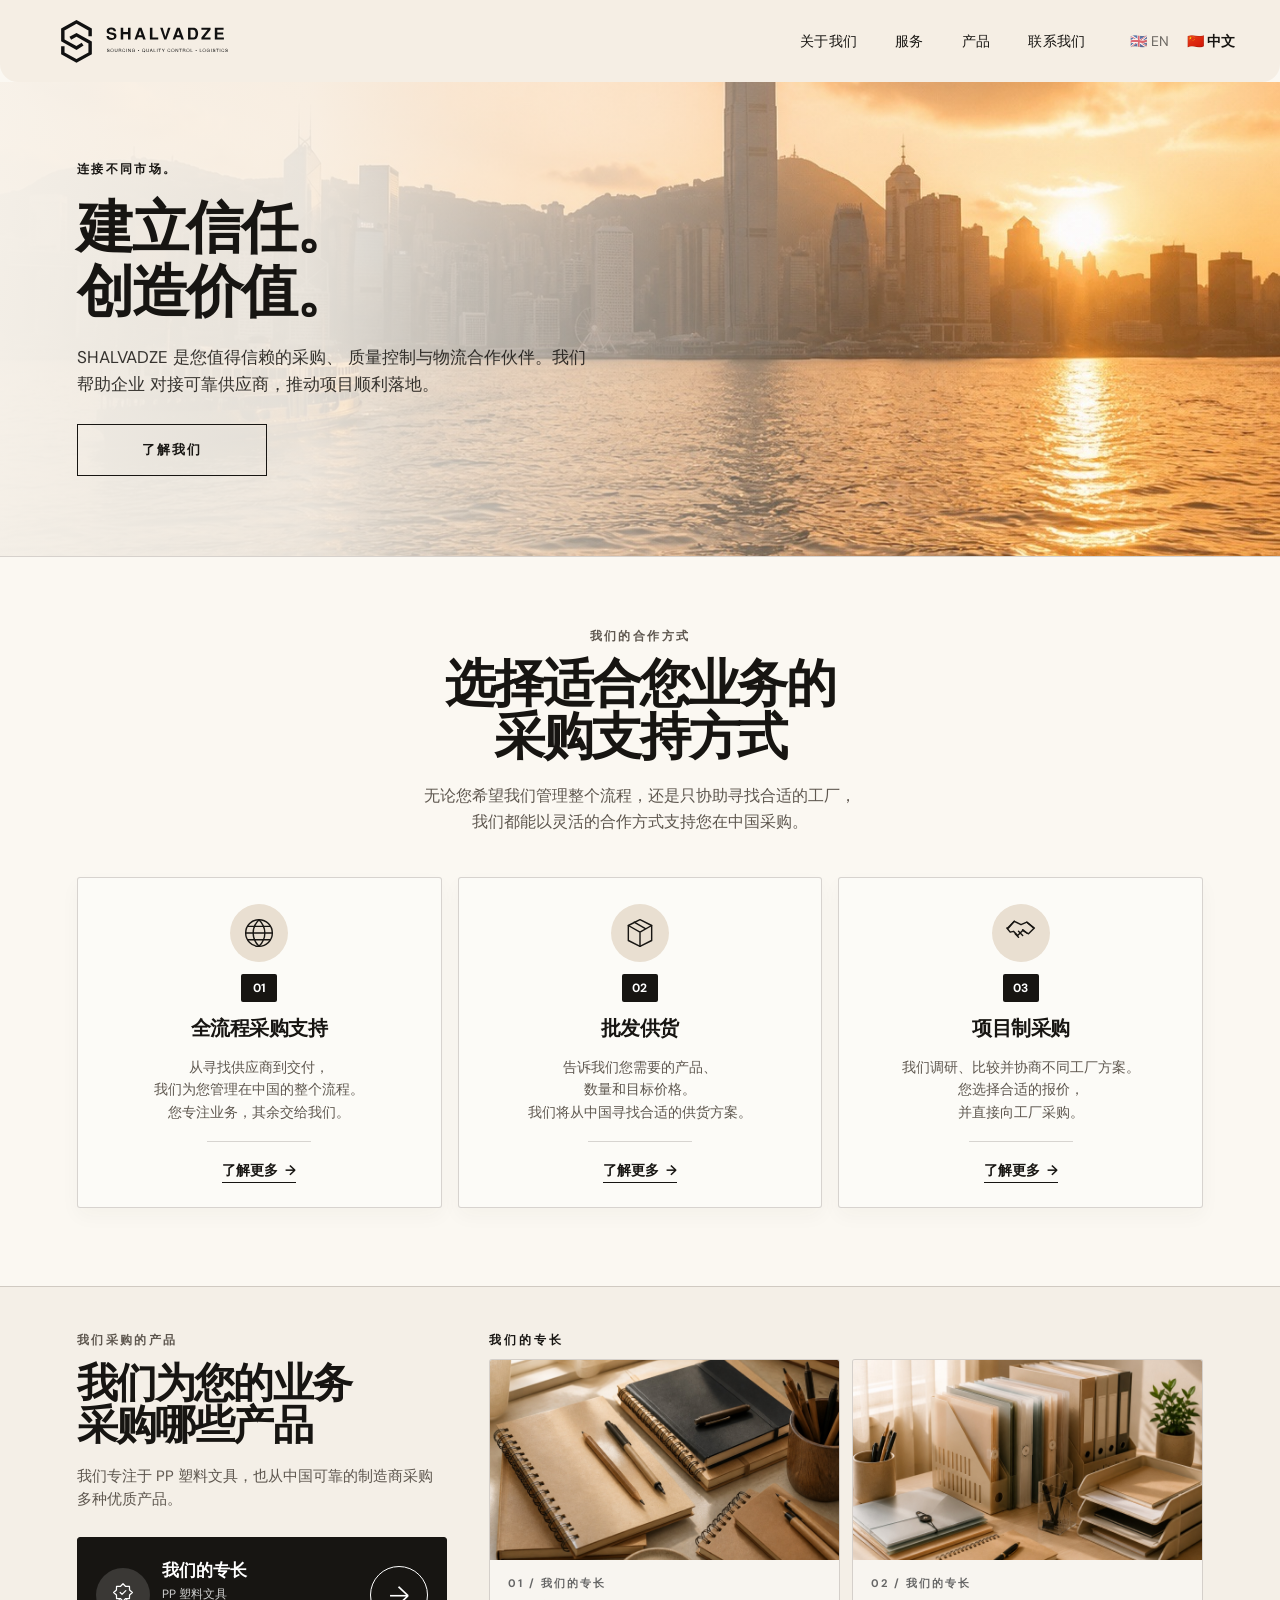
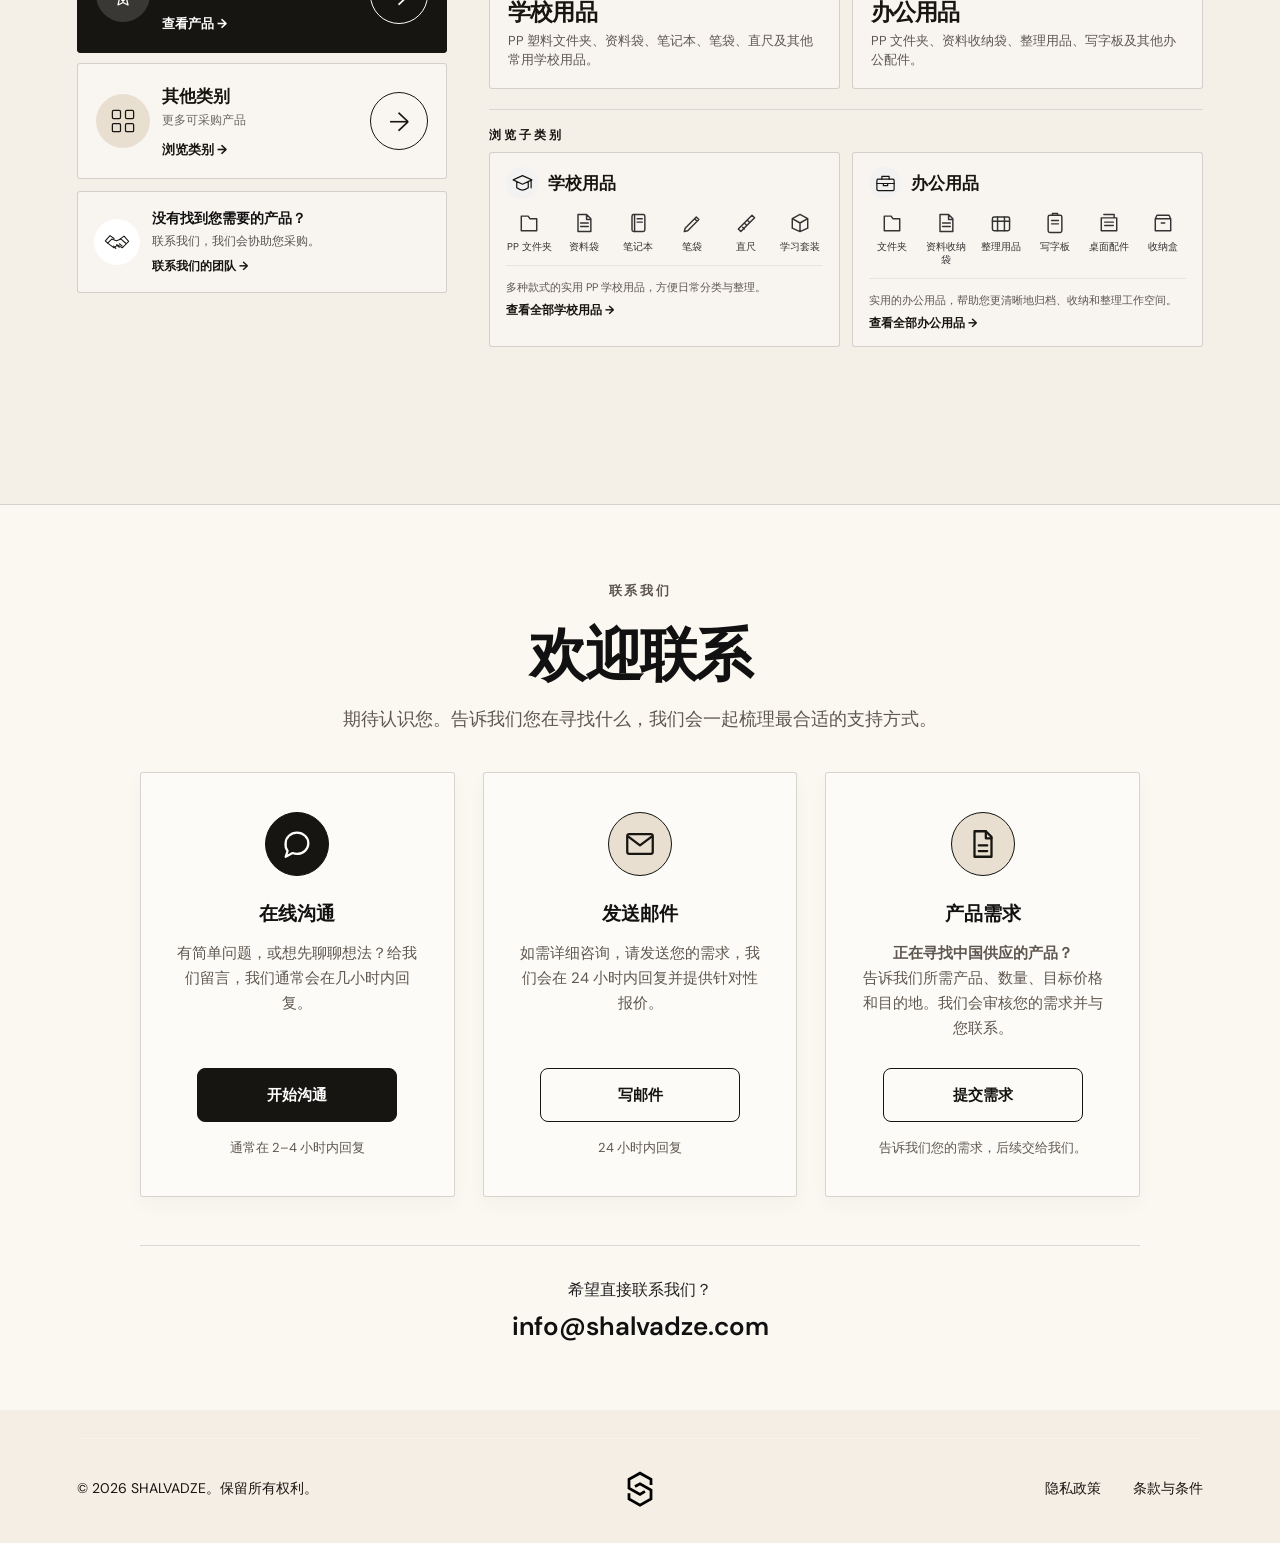
==== zh/index.html @ 4bb96f75 "Add Chinese website and GA4 conversion tracking" ====
<!DOCTYPE html>
<html lang="zh-Hans">

<head>

     <!-- Google tag (gtag.js) -->
<script async src="https://www.googletagmanager.com/gtag/js?id=G-CBCW9ZPSHG"></script>
<script>
  window.dataLayer = window.dataLayer || [];
  function gtag(){dataLayer.push(arguments);}
  gtag('js', new Date());

  gtag('config', 'G-CBCW9ZPSHG');
</script>

    <meta charset="UTF-8">
    <meta name="viewport" content="width=device-width, initial-scale=1.0">
    <link rel="icon" type="image/x-icon" sizes="16x16 32x32 48x48" href="../favicon.ico">
    <link rel="icon" type="image/png" sizes="16x16" href="../favicon-16x16.png">
    <link rel="icon" type="image/png" sizes="32x32" href="../favicon-32x32.png">
    <link rel="icon" type="image/svg+xml" sizes="any" href="../favicon.svg">
    <link rel="apple-touch-icon" sizes="180x180" href="../apple-touch-icon.png">
    <title>SHALVADZE | 贸易与采购服务</title>
     <meta name="description" content="SHALVADZE 是一家总部位于香港的采购与商务支持公司，帮助企业在中国寻找可靠供应商，并提供采购管理、质量控制及国际贸易支持。">
     <meta name="keywords" content="中国采购，香港采购公司，供应商调研，工厂采购，中国质量控制，国际贸易，PP塑料文具，办公用品">
     <meta name="author" content="SHALVADZE">
      <!-- Search engines -->
    <meta name="robots" content="index, follow">
    <link rel="canonical" href="https://shalvadze.com/zh/">
    <link rel="alternate" hreflang="en" href="https://shalvadze.com/">
    <link rel="alternate" hreflang="zh-Hans" href="https://shalvadze.com/zh/">
    <link rel="alternate" hreflang="x-default" href="https://shalvadze.com/">
    <!-- Open Graph (LinkedIn, Facebook sharing) -->
    <meta property="og:title" content="SHALVADZE | 中国采购与商务支持">
    <meta property="og:description" content="帮助企业对接可靠供应商，提供务实的中国采购解决方案。">
    <meta property="og:type" content="website">
    <meta property="og:url" content="https://shalvadze.com/zh/">
    <meta property="og:image" content="https://shalvadze.com/images/shalvadze-social-preview.jpg">
    <!-- Twitter/X -->
    <meta name="twitter:card" content="summary_large_image">
    <meta name="twitter:title" content="SHALVADZE | 中国采购与商务支持">
    <meta name="twitter:description" content="帮助企业对接可靠供应商，提供务实的中国采购解决方案。">
    <meta name="twitter:image" content="https://shalvadze.com/images/shalvadze-social-preview.jpg">
    <link rel="preconnect" href="https://fonts.googleapis.com">
    <link rel="preconnect" href="https://fonts.gstatic.com" crossorigin>
    <link href="https://fonts.googleapis.com/css2?family=Caveat:wght@400;500;600&family=DM+Sans:wght@400;500;600;700&family=Inter:wght@100..900&display=swap" rel="stylesheet">
    <link rel="stylesheet" href="../css/style.css?v=20260816-desktop-contact-review">
    <link rel="stylesheet" href="../css/warm-home.css?v=20260830">
</head>

<body id="top" class="warm-home-page">

 <header>
    <div class="logo">
        <a href="#top" aria-label="SHALVADZE 首页">
            <img src="../images/SHALVADZE_Primary_Black.svg?v=20260815-header-logo" alt="">
        </a>
    </div>

    <div class="header-right">

        <nav aria-label="主导航">

            <div class="nav-links" id="primary-navigation">

                <a href="about.html">关于我们</a>
                <a href="#services">服务</a>
                <a href="#products">产品</a>
                <a href="#contact">联系我们</a>

            </div>

            <button class="hamburger"
                    type="button"
                    aria-label="打开导航菜单"
                    aria-controls="primary-navigation"
                    aria-expanded="false">
                <span></span>
                <span></span>
                <span></span>
            </button>
        </nav>
        <div class="language-selector" aria-label="语言选项">
            <a class="language-option" href="../index.html" lang="en" hreflang="en" data-language="en"><span aria-hidden="true">🇬🇧</span> EN</a>
            <a class="language-current" href="index.html" lang="zh-Hans" hreflang="zh-Hans" aria-current="page" data-language="zh"><span aria-hidden="true">🇨🇳</span> 中文</a>
        </div>
    </div>
</header>


    <main>
        <section class="hero">
            <div class="hero-content">
                <p class="eyebrow">
                    连接不同市场。
                </p>
                <h1>
                    建立信任。<br>
                    创造价值。
                </h1>
                <p class="hero-text">
                    SHALVADZE 是您值得信赖的采购、
                    质量控制与物流合作伙伴。我们帮助企业
                    对接可靠供应商，推动项目顺利落地。
                </p>
                <a class="button hero-about-button" href="about.html">
                    了解我们
                </a>
            </div>
        </section>


        <template id="future-about-content">
            <section class="about-section">
                <div class="about-heading">
                    <p class="eyebrow">关于 SHALVADZE</p>
                    <h2>连接市场，建立合作。</h2>
                </div>
                <div class="about-content">
                    <p>SHALVADZE 是一家总部位于香港的贸易与采购公司，帮助企业与不同市场中值得信赖的制造伙伴建立联系。</p>
                    <p>我们协助企业寻找合适的供应商、评估具竞争力的采购机会，并建立稳定可靠的国际供应关系。</p>
                </div>
            </section>
        </template>

        <section id="services" class="services-section" aria-labelledby="services-title">
            <div class="services-container">
                <div class="services-header">
                    <p class="services-eyebrow">我们的合作方式</p>
                    <h2 id="services-title">选择适合您业务的<br>采购支持方式</h2>
                    <p class="services-intro">
                        无论您希望我们管理整个流程，还是只协助寻找合适的工厂，<br>
                        我们都能以灵活的合作方式支持您在中国采购。
                    </p>
                </div>

                <div class="services-grid">
                    <article class="service-card">
                        <span class="service-icon" aria-hidden="true">
                            <svg viewBox="0 0 48 48" focusable="false">
                                <circle cx="24" cy="24" r="16"></circle>
                                <path d="M8 24h32M24 8c5 5 7 10 7 16s-2 11-7 16c-5-5-7-10-7-16s2-11 7-16ZM11 16h26M11 32h26"></path>
                            </svg>
                        </span>
                        <span class="service-number">01</span>
                        <h3>全流程采购支持</h3>
                        <p class="service-description">
                            从寻找供应商到交付，<br>
                            我们为您管理在中国的整个流程。<br>
                            您专注业务，其余交给我们。
                        </p>
                        <div class="service-card-footer">
                            <span class="service-rule" aria-hidden="true"></span>
                            <span class="service-learn-more" role="link" aria-disabled="true">
                                了解更多 <span aria-hidden="true">→</span>
                            </span>
                        </div>
                    </article>

                    <article class="service-card">
                        <span class="service-icon" aria-hidden="true">
                            <svg viewBox="0 0 48 48" focusable="false">
                                <path d="m10 15 14-7 14 7v18l-14 7-14-7Z"></path>
                                <path d="m10 15 14 8 14-8M24 23v17M17 11l14 8"></path>
                            </svg>
                        </span>
                        <span class="service-number">02</span>
                        <h3>批发供货</h3>
                        <p class="service-description">
                            告诉我们您需要的产品、<br>
                            数量和目标价格。<br>
                            我们将从中国寻找合适的供货方案。
                        </p>
                        <div class="service-card-footer">
                            <span class="service-rule" aria-hidden="true"></span>
                            <span class="service-learn-more" role="link" aria-disabled="true">
                                了解更多 <span aria-hidden="true">→</span>
                            </span>
                        </div>
                    </article>

                    <article class="service-card">
                        <span class="service-icon" aria-hidden="true">
                            <svg viewBox="0 0 48 48" focusable="false">
                                <path d="m8 18 8-8 8 4 7-3 9 7-7 7-7-4-6 6-5-5-4 1-4-5Z"></path>
                                <path d="m17 25 4 4M21 22l5 5M26 20l5 4M16 10l-7 8M31 11l8 7"></path>
                            </svg>
                        </span>
                        <span class="service-number">03</span>
                        <h3>项目制采购</h3>
                        <p class="service-description">
                            我们调研、比较并协商不同工厂方案。<br>
                            您选择合适的报价，<br>
                            并直接向工厂采购。
                        </p>
                        <div class="service-card-footer">
                            <span class="service-rule" aria-hidden="true"></span>
                            <span class="service-learn-more" role="link" aria-disabled="true">
                                了解更多 <span aria-hidden="true">→</span>
                            </span>
                        </div>
                    </article>
                </div>
            </div>
        </section>

        <section id="products" class="products-section" aria-labelledby="products-title">
            <div class="products-container">
                <div class="products-layout">
                    <div class="products-overview">
                        <p class="products-eyebrow">我们采购的产品</p>
                        <h2 id="products-title">我们为您的业务<br>采购哪些产品</h2>
                        <p class="products-description">我们专注于 PP 塑料文具，也从中国可靠的制造商采购多种优质产品。</p>

                        <div class="product-selectors" role="tablist" aria-label="产品类别">
                            <button class="product-selector is-active"
                                    id="products-tab-expertise"
                                    type="button"
                                    role="tab"
                                    aria-selected="true"
                                    aria-controls="products-panel-expertise"
                                    data-products-panel="expertise">
                                <span class="product-selector-icon" aria-hidden="true">
                                    <svg viewBox="0 0 48 48" focusable="false">
                                        <path d="m24 6 4.3 4.3 6-.2.2 6L39 20l-4.5 3.9-.2 6-6-.2L24 34l-4.3-4.3-6 .2-.2-6L9 20l4.5-3.9.2-6 6 .2Z"></path>
                                        <path d="m19.5 20 3 3 6-6M18 31l-2 9 8-4 8 4-2-9"></path>
                                    </svg>
                                </span>
                                <span class="product-selector-copy">
                                    <span class="product-selector-label">我们的专长</span>
                                    <span class="product-selector-subtitle">PP 塑料文具</span>
                                    <span class="product-selector-action">查看产品 <span aria-hidden="true">→</span></span>
                                </span>
                                <span class="product-selector-arrow" aria-hidden="true">→</span>
                            </button>
                            <button class="product-selector"
                                    id="products-tab-other"
                                    type="button"
                                    role="tab"
                                    aria-selected="false"
                                    aria-controls="products-panel-other"
                                    tabindex="-1"
                                    data-products-panel="other">
                                <span class="product-selector-icon" aria-hidden="true">
                                    <svg viewBox="0 0 48 48" focusable="false">
                                        <rect x="7" y="7" width="13" height="13" rx="2"></rect>
                                        <rect x="28" y="7" width="13" height="13" rx="2"></rect>
                                        <rect x="7" y="28" width="13" height="13" rx="2"></rect>
                                        <rect x="28" y="28" width="13" height="13" rx="2"></rect>
                                    </svg>
                                </span>
                                <span class="product-selector-copy">
                                    <span class="product-selector-label">其他类别</span>
                                    <span class="product-selector-subtitle">更多可采购产品</span>
                                    <span class="product-selector-action">浏览类别 <span aria-hidden="true">→</span></span>
                                </span>
                                <span class="product-selector-arrow" aria-hidden="true">→</span>
                            </button>
                        </div>

                        <aside class="products-help-card" aria-label="产品采购协助">
                            <span class="products-help-icon" aria-hidden="true">
                                <svg viewBox="0 0 48 48" focusable="false">
                                    <path d="m8 26 7-7 8 3 8-3 9 8-7 7-8-5-6 5Z"></path>
                                    <path d="m8 26-4-4 8-9 7 5M40 27l4-4-8-9-7 5M18 31l4 4M23 29l5 4M28 27l5 4"></path>
                                </svg>
                            </span>
                            <span class="products-help-copy">
                                <strong>没有找到您需要的产品？</strong>
                                <span>联系我们，我们会协助您采购。</span>
                                <a href="#contact" data-contact-method="contact_section">联系我们的团队 <span aria-hidden="true">→</span></a>
                            </span>
                        </aside>
                    </div>

                    <div class="products-content">
                        <div class="products-panel is-active"
                             id="products-panel-expertise"
                             role="tabpanel"
                             aria-labelledby="products-tab-expertise"
                            data-products-content="expertise">
                            <p class="products-panel-label">我们的专长</p>
                            <div class="expertise-viewport">
                                    <article class="expertise-slide">
                                        <div class="expertise-visual">
                                            <img src="../images/about/product-stationery.jpg"
                                                 alt=""
                                                 width="1200"
                                                 height="800"
                                                 loading="lazy">
                                        </div>
                                        <div class="expertise-slide-copy">
                                            <span>01 / 我们的专长</span>
                                            <h3>学校用品</h3>
                                            <p>PP 塑料文件夹、资料袋、笔记本、笔袋、直尺及其他常用学校用品。</p>
                                        </div>
                                    </article>

                                    <article class="expertise-slide">
                                        <div class="expertise-visual">
                                            <img src="../images/about/product-office-reference.jpg"
                                                 alt=""
                                                 width="1200"
                                                 height="800"
                                                 loading="lazy">
                                        </div>
                                        <div class="expertise-slide-copy">
                                            <span>02 / 我们的专长</span>
                                            <h3>办公用品</h3>
                                            <p>PP 文件夹、资料收纳袋、整理用品、写字板及其他办公配件。</p>
                                        </div>
                                    </article>
                            </div>

                            <div class="products-subcategory-heading">
                                <p class="products-subcategory-label">浏览子类别</p>
                            </div>
                            <div class="expertise-subcategories">
                                <div class="subcategory-group">
                                    <div class="subcategory-heading-row">
                                        <span class="subcategory-heading-icon" aria-hidden="true">
                                            <svg viewBox="0 0 32 32" focusable="false"><path d="m3 11 13-6 13 6-13 6Zm5 3v8c5 4 11 4 16 0v-8M28 12v10"></path></svg>
                                        </span>
                                        <h4>学校用品</h4>
                                    </div>
                                    <ul class="subcategory-items">
                                        <li><span class="subcategory-item-icon" aria-hidden="true"><svg viewBox="0 0 28 28"><path d="M5 6h8l2 3h8v14H5Z"></path></svg></span><span>PP 文件夹</span></li>
                                        <li><span class="subcategory-item-icon" aria-hidden="true"><svg viewBox="0 0 28 28"><path d="M7 4h10l5 5v15H7Zm10 0v6h5M10 14h9M10 18h9"></path></svg></span><span>资料袋</span></li>
                                        <li><span class="subcategory-item-icon" aria-hidden="true"><svg viewBox="0 0 28 28"><rect x="7" y="4" width="15" height="20" rx="2"></rect><path d="M10 4v20M13 9h6M13 13h6"></path></svg></span><span>笔记本</span></li>
                                        <li><span class="subcategory-item-icon" aria-hidden="true"><svg viewBox="0 0 28 28"><path d="m6 20 13-13 3 3-13 13-4 1Zm11-11 3 3"></path></svg></span><span>笔袋</span></li>
                                        <li><span class="subcategory-item-icon" aria-hidden="true"><svg viewBox="0 0 28 28"><path d="m5 21 16-16 3 3L8 24Zm5-2 2 2m1-6 2 2m1-6 2 2"></path></svg></span><span>直尺</span></li>
                                        <li><span class="subcategory-item-icon" aria-hidden="true"><svg viewBox="0 0 28 28"><path d="m5 9 9-5 9 5-9 5Zm0 0v11l9 4 9-4V9M14 14v10"></path></svg></span><span>学习套装</span></li>
                                    </ul>
                                    <p class="subcategory-description">多种款式的实用 PP 学校用品，方便日常分类与整理。</p>
                                    <span class="subcategory-future-link">查看全部学校用品 <span aria-hidden="true">→</span></span>
                                </div>
                                <div class="subcategory-group">
                                    <div class="subcategory-heading-row">
                                        <span class="subcategory-heading-icon" aria-hidden="true">
                                            <svg viewBox="0 0 32 32" focusable="false"><rect x="4" y="10" width="24" height="16" rx="2"></rect><path d="M11 10V6h10v4M4 16h24M13 16v3h6v-3"></path></svg>
                                        </span>
                                        <h4>办公用品</h4>
                                    </div>
                                    <ul class="subcategory-items">
                                        <li><span class="subcategory-item-icon" aria-hidden="true"><svg viewBox="0 0 28 28"><path d="M5 6h8l2 3h8v14H5Z"></path></svg></span><span>文件夹</span></li>
                                        <li><span class="subcategory-item-icon" aria-hidden="true"><svg viewBox="0 0 28 28"><path d="M7 4h10l5 5v15H7Zm10 0v6h5M10 14h9M10 18h9"></path></svg></span><span>资料收纳袋</span></li>
                                        <li><span class="subcategory-item-icon" aria-hidden="true"><svg viewBox="0 0 28 28"><rect x="4" y="7" width="20" height="16" rx="2"></rect><path d="M4 12h20M10 7v16M18 7v16"></path></svg></span><span>整理用品</span></li>
                                        <li><span class="subcategory-item-icon" aria-hidden="true"><svg viewBox="0 0 28 28"><rect x="6" y="5" width="16" height="20" rx="2"></rect><path d="M11 5V3h6v2M10 11h8M10 15h8"></path></svg></span><span>写字板</span></li>
                                        <li><span class="subcategory-item-icon" aria-hidden="true"><svg viewBox="0 0 28 28"><path d="M5 8h18v15H5Zm3-4h12v4H8M9 13h10M9 17h10"></path></svg></span><span>桌面配件</span></li>
                                        <li><span class="subcategory-item-icon" aria-hidden="true"><svg viewBox="0 0 28 28"><path d="M5 9h18v14H5Zm2-4h14l2 4H5Zm5 9h4"></path></svg></span><span>收纳盒</span></li>
                                    </ul>
                                    <p class="subcategory-description">实用的办公用品，帮助您更清晰地归档、收纳和整理工作空间。</p>
                                    <span class="subcategory-future-link">查看全部办公用品 <span aria-hidden="true">→</span></span>
                                </div>
                            </div>
                        </div>

                        <div class="products-panel"
                             id="products-panel-other"
                             role="tabpanel"
                             aria-labelledby="products-tab-other"
                             data-products-content="other"
                             hidden>
                            <p class="products-panel-label">其他类别</p>
                            <div class="other-categories-grid">
                                <article class="other-category-card">
                                    <div class="other-category-visual">
                                        <img src="../images/about/product-textiles.jpg" alt="" width="900" height="600" loading="lazy">
                                    </div>
                                    <div class="other-category-copy">
                                        <div class="other-category-title">
                                            <span class="other-category-icon" aria-hidden="true"><svg viewBox="0 0 32 32"><path d="m11 6-7 5 4 7 4-2v11h8V16l4 2 4-7-7-5c-1 4-9 4-10 0Z"></path></svg></span>
                                            <h3>纺织品</h3>
                                        </div>
                                        <p>满足不同业务需求的优质面料与纺织产品。</p>
                                        <span class="other-category-arrow" aria-hidden="true">→</span>
                                    </div>
                                </article>
                                <article class="other-category-card">
                                    <div class="other-category-visual">
                                        <img src="../images/about/product-pet-supplies-reference.jpg" alt="" width="1536" height="1024" loading="lazy">
                                    </div>
                                    <div class="other-category-copy">
                                        <div class="other-category-title">
                                            <span class="other-category-icon" aria-hidden="true"><svg viewBox="0 0 32 32"><circle cx="9" cy="10" r="3"></circle><circle cx="16" cy="7" r="3"></circle><circle cx="23" cy="10" r="3"></circle><path d="M8 23c1-7 5-11 8-11s7 4 8 11c-4 4-12 4-16 0Z"></path></svg></span>
                                            <h3>宠物用品</h3>
                                        </div>
                                        <p>适合宠物及宠物相关企业的实用可靠用品。</p>
                                        <span class="other-category-arrow" aria-hidden="true">→</span>
                                    </div>
                                </article>
                                <article class="other-category-card">
                                    <div class="other-category-visual">
                                        <img src="../images/about/product-jewellery.jpg" alt="" width="900" height="600" loading="lazy">
                                    </div>
                                    <div class="other-category-copy">
                                        <div class="other-category-title">
                                            <span class="other-category-icon" aria-hidden="true"><svg viewBox="0 0 32 32"><path d="M7 10h18l2 17H5Zm5 0V7c0-5 8-5 8 0v3"></path></svg></span>
                                            <h3>配饰</h3>
                                        </div>
                                        <p>多种设计风格的时尚与生活配饰。</p>
                                        <span class="other-category-arrow" aria-hidden="true">→</span>
                                    </div>
                                </article>
                                <article class="other-category-card">
                                    <div class="other-category-visual">
                                        <img src="../images/about/product-toys.jpg" alt="" width="900" height="600" loading="lazy">
                                    </div>
                                    <div class="other-category-copy">
                                        <div class="other-category-title">
                                            <span class="other-category-icon" aria-hidden="true"><svg viewBox="0 0 32 32"><rect x="4" y="16" width="11" height="11" rx="2"></rect><rect x="13" y="7" width="11" height="20" rx="2"></rect><circle cx="25" cy="20" r="5"></circle><path d="M7 21h5M9.5 18.5v5M16 12h5"></path></svg></span>
                                            <h3>玩具</h3>
                                        </div>
                                        <p>多种类别、安全有趣的儿童玩具。</p>
                                        <span class="other-category-arrow" aria-hidden="true">→</span>
                                    </div>
                                </article>
                            </div>
                        </div>
                    </div>
                </div>
            </div>
        </section>


 <section id="contact" class="contact-section">

    <div class="contact-container">

        <div class="contact-desktop" aria-labelledby="contact-desktop-title">

            <div class="contact-desktop-header">
                <p class="contact-desktop-label">联系我们</p>
                <h2 class="contact-desktop-title" id="contact-desktop-title">欢迎联系</h2>
                <p class="contact-desktop-intro">
                    期待认识您。告诉我们您在寻找什么，我们会一起梳理最合适的支持方式。
                </p>
            </div>

            <div class="contact-options">

                <article class="contact-option-card">
                    <div class="contact-option-icon contact-option-icon--dark" aria-hidden="true">
                        <svg viewBox="0 0 24 24" focusable="false">
                            <path d="M20 11.5c0 4.14-3.58 7.5-8 7.5-1.12 0-2.18-.22-3.14-.6L4 21l1.35-4.05A7.18 7.18 0 0 1 4 11.5C4 7.36 7.58 4 12 4s8 3.36 8 7.5Z"/>
                        </svg>
                    </div>
                    <h3>在线沟通</h3>
                    <p class="contact-option-description">
                        有简单问题，或想先聊聊想法？给我们留言，我们通常会在几小时内回复。
                    </p>
                    <div class="contact-option-actions">
                        <button class="contact-option-button contact-option-button--primary"
                                type="button"
                                data-contact-action="chat">
                            开始沟通
                        </button>
                        <p class="contact-option-caption">通常在 2–4 小时内回复</p>
                    </div>
                </article>

                <article class="contact-option-card">
                    <div class="contact-option-icon" aria-hidden="true">
                        <svg viewBox="0 0 24 24" focusable="false">
                            <rect x="3" y="5" width="18" height="14" rx="1.5"/>
                            <path d="m4 7 8 6 8-6"/>
                        </svg>
                    </div>
                    <h3>发送邮件</h3>
                    <p class="contact-option-description">
                        如需详细咨询，请发送您的需求，我们会在 24 小时内回复并提供针对性报价。
                    </p>
                    <div class="contact-option-actions">
                        <a class="contact-option-button contact-option-button--outline"
                           href="mailto:info@shalvadze.com">
                            写邮件
                        </a>
                        <p class="contact-option-caption">24 小时内回复</p>
                    </div>
                </article>

                <article class="contact-option-card">
                    <div class="contact-option-icon" aria-hidden="true">
                        <svg viewBox="0 0 24 24" focusable="false">
                            <path d="M6 3h8l4 4v14H6Z"/>
                            <path d="M14 3v5h4M9 13h6M9 17h6"/>
                        </svg>
                    </div>
                    <h3>产品需求</h3>
                    <p class="contact-option-description">
                        <strong>正在寻找中国供应的产品？</strong><br>
                        告诉我们所需产品、数量、目标价格和目的地。我们会审核您的需求并与您联系。
                    </p>
                    <div class="contact-option-actions">
                        <a class="contact-option-button contact-option-button--outline"
                           href="product-request.html"
                           data-product-request-link>
                            提交需求
                        </a>
                        <p class="contact-option-caption">告诉我们您的需求，后续交给我们。</p>
                    </div>
                </article>

            </div>

            <div class="contact-direct">
                <p>希望直接联系我们？</p>
                <a href="mailto:info@shalvadze.com">info@shalvadze.com</a>
            </div>

        </div>

        <div class="contact-mobile" aria-labelledby="contact-mobile-title">

            <p class="contact-mobile-label">联系我们</p>
            <h2 class="contact-mobile-title" id="contact-mobile-title">欢迎联系</h2>
            <p class="contact-mobile-intro">请选择您方便的联系方式。</p>

            <div class="contact-mobile-actions">

                <button class="contact-mobile-action"
                        type="button"
                        data-contact-action="chat">
                    <svg viewBox="0 0 24 24" aria-hidden="true" focusable="false">
                        <path d="M20 11.5c0 4.14-3.58 7.5-8 7.5-1.12 0-2.18-.22-3.14-.6L4 21l1.35-4.05A7.18 7.18 0 0 1 4 11.5C4 7.36 7.58 4 12 4s8 3.36 8 7.5Z"/>
                        <path d="M9 11.5h.01M12 11.5h.01M15 11.5h.01"/>
                    </svg>
                    <span>在线沟通</span>
                    <span class="contact-mobile-arrow" aria-hidden="true">→</span>
                </button>

                <a class="contact-mobile-action" href="mailto:info@shalvadze.com">
                    <svg viewBox="0 0 24 24" aria-hidden="true" focusable="false">
                        <rect x="3" y="5" width="18" height="14" rx="1.5"/>
                        <path d="m4 7 8 6 8-6"/>
                    </svg>
                    <span>发送邮件</span>
                    <span class="contact-mobile-arrow" aria-hidden="true">→</span>
                </a>

                <a class="contact-mobile-action"
                   href="product-request.html"
                   data-product-request-link>
                    <svg viewBox="0 0 24 24" aria-hidden="true" focusable="false">
                        <path d="M6 3h8l4 4v14H6Z"/>
                        <path d="M14 3v5h4M9 13h6M9 17h6"/>
                    </svg>
                    <span>产品需求</span>
                    <span class="contact-mobile-arrow" aria-hidden="true">→</span>
                </a>

            </div>

        </div>

        <p class="section-label contact-existing">联系我们</p>

        <h2 class="contact-existing">申请报价</h2>

        <p class="contact-intro contact-existing">
            请告诉我们您的采购需求，我们会尽快与您联系。
        </p>

        <form class="contact-form contact-existing">

            <div class="form-row">

                <div class="form-group">
                    <label for="name">姓名 *</label>
                    <input type="text" id="name" required>
                </div>

                <div class="form-group">
                    <label for="company">公司 *</label>
                    <input type="text" id="company" required>
                </div>

            </div>

            <div class="form-row">

                <div class="form-group">
                    <label for="email">邮箱 *</label>
                    <input type="email" id="email" required>
                </div>

                <div class="form-group">
                    <label for="country">国家/地区</label>
                    <input type="text" id="country">
                </div>

            </div>

            <div class="form-group">

                <label for="category">产品类别 *</label>

                <select id="category" required>

                    <option value="">选择类别</option>

                    <option>纺织品</option>
                    <option>珠宝首饰</option>
                    <option>玩具</option>
                    <option>文具</option>
                    <option>办公用品</option>
                    <option>其他</option>

                </select>

            </div>

            <div class="form-group">

                <label for="message">留言</label>

                <textarea id="message"
                          rows="6"
                          placeholder="请告诉我们您正在寻找哪些产品……"></textarea>

            </div>

            <button type="submit" class="submit-button">

                申请报价 →

            </button>

        </form>

    </div>

</section>

    </main>


<footer class="footer">

    <div class="footer-container">

        <div class="footer-grid">

            <section class="footer-brand" aria-label="SHALVADZE">
                <img class="footer-brand-icon"
                     src="../images/SHALVADZE_Icon_White.svg?v=20260815-footer"
                     height="44"
                     alt="SHALVADZE">
                <p class="footer-tagline">
                    可靠的采购服务，清晰的沟通。<br>
                    为您在中国开展业务提供支持。
                </p>
            </section>

            <section class="footer-section footer-legal">
                <h2 class="footer-heading">法律信息</h2>
                <ul class="footer-legal-list">
                    <li><span>隐私政策</span></li>
                    <li><span>条款与条件</span></li>
                </ul>
            </section>

            <section class="footer-section">
                <h2 class="footer-heading">商务咨询</h2>
                <address class="footer-contact">
                    <a href="mailto:info@shalvadze.com">info@shalvadze.com</a>
                </address>
            </section>

        </div>

        <div class="footer-bottom">
            <p class="footer-copyright">© 2026 SHALVADZE。保留所有权利。</p>
        </div>

    </div>

    <div class="footer-mobile" aria-label="SHALVADZE 页脚">
        <img class="footer-mobile-logo"
             src="../images/SHALVADZE_Icon_White.svg?v=20260815-footer"
             height="40"
             alt="SHALVADZE">
        <a class="footer-mobile-email" href="mailto:info@shalvadze.com">
            info@shalvadze.com
        </a>
        <div class="footer-mobile-legal" aria-label="法律信息">
            <span>隐私政策</span>
            <span aria-hidden="true">·</span>
            <span>条款与条件</span>
        </div>
        <p class="footer-mobile-copyright">© 2026 SHALVADZE</p>
    </div>

</footer>

<button class="back-to-top"
        type="button"
        aria-label="返回顶部"
        aria-hidden="true"
        tabindex="-1">
    <span aria-hidden="true">↑</span>
</button>

<script src="../js/analytics.js?v=20260831"></script>
<script src="../js/language.js?v=20260830"></script>
<script src="../js/script.js?v=20260830-zh"></script>

</body>

</html>
---- css/style.css ----
* {
    box-sizing: border-box;
}

html {
    scroll-behavior: smooth;
}

body {
    margin: 0;
    font-family: "Inter", sans-serif;
    color: #111;
    background: #fff;
}

header {
    display: flex;
    align-items: center;
    min-height: 100px;
    padding: 12px 4%;
    position: fixed;
    top: 0;
    left: 0;
    width: 100%;
    background: white;
    z-index: 1000;
}

.header-right {
    flex: 1;
    margin-left: clamp(30px, 7vw, 120px);
    display: flex;
    align-items: center;
    justify-content: flex-end;
    gap: clamp(36px, 3.5vw, 50px);
}


.logo {
    display: flex;
    align-items: center;
    flex-shrink: 0;
}

.logo a {
    display: block;
}

.logo img {
    display: block;
    width: 360px;
    max-width: none;
    height: auto;
    max-height: none;
}

nav {
    display: flex;
    align-items: center;
}

.nav-links {
    display: flex;
    align-items: center;
    gap: 32px;
}

.nav-links a {
    position: relative;
    color: #111;
    text-decoration: none;
    font-size: 14px;
}

.nav-links a::after {
    content: "";
    position: absolute;
    left: 0;
    bottom: -6px;
    width: 0;
    height: 1px;
    background: #111;
    transition: width 0.25s ease;
}

.nav-links a:hover::after,
.nav-links a:focus-visible::after {
    width: 100%;
}

.language-selector {
    position: relative;
    display: flex;
    align-items: center;
    gap: 12px;
    flex-shrink: 0;
}

.hamburger {
    display: none;
    min-width: 44px;
    min-height: 44px;
    padding: 8px;
    border: 0;
    background: transparent;
    flex-direction: column;
    align-items: center;
    justify-content: center;
    cursor: pointer;
    gap: 6px;
}

.hamburger span {
    width: 28px;
    height: 3px;
    background: #111;
    border-radius: 10px;
    transition: transform 0.25s ease, opacity 0.25s ease;
}

.hamburger.active span:nth-child(1) {
    transform: translateY(9px) rotate(45deg);
}

.hamburger.active span:nth-child(2) {
    opacity: 0;
}

.hamburger.active span:nth-child(3) {
    transform: translateY(-9px) rotate(-45deg);
}

.hero {
    position: relative;
    isolation: isolate;
    display: flex;
    align-items: center;
    min-height: clamp(540px, calc(100svh - 100px), 650px);
    max-width: none;
    margin: 100px 0 0;
    padding: 56px 4%;
    overflow: hidden;
    color: #fff;
    background:
        #080a0b
        url("[data-uri]")
        center center / cover no-repeat;
}

.hero::before {
    content: "";
    position: absolute;
    inset: 0;
    z-index: -1;
    background: linear-gradient(
        90deg,
        rgba(0, 0, 0, 0.92) 0%,
        rgba(0, 0, 0, 0.80) 32%,
        rgba(0, 0, 0, 0.42) 57%,
        rgba(0, 0, 0, 0.08) 78%,
        rgba(0, 0, 0, 0.06) 100%
    );
}

.hero-content {
    position: relative;
    z-index: 1;
    width: min(100%, 1180px);
    margin: 0 auto;
}

.hero h1 {
    max-width: 620px;
    margin: 18px 0 20px;
    font-size: clamp(44px, 4.45vw, 64px);
    line-height: 1.02;
    letter-spacing: -0.04em;
}

.hero p {
    max-width: 520px;
}

.hero-text {
    max-width: 510px;
    margin: 0;
    font-size: 17px;
    line-height: 1.6;
    color: rgba(255, 255, 255, 0.9);
}

.eyebrow {
    font-size: 12px;
    font-weight: 700;
    letter-spacing: 2px;
    text-transform: uppercase;
    color: #666;
}

.hero .eyebrow {
    margin: 0;
    color: #fff;
    letter-spacing: 0.2em;
}

.button {
    display: inline-flex;
    align-items: center;
    justify-content: center;
    min-width: 190px;
    margin-top: 26px;
    padding: 16px 28px;
    border: 1px solid #fff;
    background: transparent;
    color: #fff;
    text-decoration: none;
    font-size: 13px;
    font-weight: 600;
    letter-spacing: 0.14em;
    text-transform: uppercase;
    transition: background-color 0.2s ease, color 0.2s ease;
}

.button:hover {
    background: #fff;
    color: #111;
}

.hero-about-button {
    cursor: pointer;
}

.hero-about-button:hover {
    background: transparent;
    color: #fff;
}

.language-current {
    display: inline-block;
    color: #111;
    font-size: 14px;
    font-weight: 600;
    text-decoration: none;
}

.language-option {
    display: inline-block;
    color: #111;
    font-size: 14px;
    white-space: nowrap;
    text-decoration: none;
    opacity: 0.62;
    transition: opacity 0.2s ease;
}

.language-option:hover,
.language-option:focus-visible {
    opacity: 1;
}

.language-current[aria-current="page"] {
    cursor: default;
}

html[lang="zh-Hans"] body {
    font-family: "DM Sans", "PingFang SC", "Microsoft YaHei", "Noto Sans CJK SC", sans-serif;
}

html[lang="zh-Hans"] .nav-links a {
    letter-spacing: 0.02em;
}

html[lang="zh-Hans"] .hero h1,
html[lang="zh-Hans"] .about-hero h1,
html[lang="zh-Hans"] .request-hero h1 {
    line-height: 1.12;
}

#about,
#services,
#products,
#contact {
    scroll-margin-top: 130px;
}

.about-section {
    max-width: 1100px;
    margin: 0 auto;
    padding: 70px 6%;
    display: grid;
    grid-template-columns: 1fr 1fr;
    gap: 100px;
    border-top: 1px solid #e5e5e5;
}

.about-heading h2 {
    max-width: 500px;
    margin-top: 20px;
    font-size: clamp(40px, 5vw, 64px);
    line-height: 1;
    letter-spacing: -2px;
}

.about-content {
    padding-top: 35px;
}

.about-content p {
    max-width: 520px;
    margin: 0 0 25px;
    font-size: 18px;
    line-height: 1.7;
    color: #555;
}

.services-section {
    padding: 86px 6% 88px;
    border-top: 1px solid #e5e5e5;
    background: #fff;
    color: #111;
}

.services-container {
    width: 100%;
    max-width: 1240px;
    margin: 0 auto;
}

.services-header {
    max-width: 880px;
    margin: 0 auto 32px;
    text-align: center;
}

.services-eyebrow {
    margin: 0 0 14px;
    font-size: 12px;
    font-weight: 700;
    letter-spacing: 0.28em;
    line-height: 1.2;
}

.services-header h2 {
    margin: 0;
    font-size: clamp(42px, 4vw, 58px);
    line-height: 1.04;
    letter-spacing: -0.045em;
}

.services-intro {
    margin: 20px 0 0;
    color: #333;
    font-size: 16px;
    line-height: 1.6;
}

.services-grid {
    display: grid;
    grid-template-columns: repeat(3, minmax(0, 1fr));
    gap: 24px;
    align-items: stretch;
}

.service-card {
    display: flex;
    min-width: 0;
    min-height: 358px;
    padding: 24px 30px 25px;
    border: 1px solid #dedede;
    border-radius: 11px;
    background: #fff;
    text-align: center;
    flex-direction: column;
    align-items: center;
}

.service-icon {
    display: flex;
    width: 68px;
    height: 68px;
    margin: 0 auto 10px;
    border-radius: 50%;
    background: #f7f7f7;
    align-items: center;
    justify-content: center;
}

.service-icon svg {
    width: 40px;
    height: 40px;
    fill: none;
    stroke: currentColor;
    stroke-width: 1.7;
    stroke-linecap: round;
    stroke-linejoin: round;
}

.service-number {
    display: inline-flex;
    width: 40px;
    height: 32px;
    margin-bottom: 16px;
    border-radius: 5px;
    background: #111;
    color: #fff;
    font-size: 12px;
    font-weight: 700;
    line-height: 1;
    align-items: center;
    justify-content: center;
}

.service-card h3 {
    max-width: 320px;
    margin: 0;
    font-size: clamp(20px, 1.55vw, 23px);
    line-height: 1.22;
    letter-spacing: -0.025em;
}

.service-description {
    max-width: 330px;
    margin: 16px 0 0;
    color: #333;
    font-size: 14px;
    line-height: 1.65;
}

.service-card-footer {
    margin-top: auto;
}

.service-rule {
    display: block;
    width: 104px;
    margin: 18px auto 17px;
    border-top: 1px solid #d5d5d5;
}

.service-learn-more {
    display: inline-flex;
    padding-bottom: 3px;
    border-bottom: 1px solid #111;
    font-size: 14px;
    font-weight: 600;
    line-height: 1.2;
    gap: 7px;
    align-items: center;
}

@media (max-width: 1050px) {
    .services-grid {
        gap: 14px;
    }

    .service-card {
        padding-right: 18px;
        padding-left: 18px;
    }

    .service-card h3 {
        font-size: 20px;
    }

    .service-description {
        font-size: 13px;
    }
}

.products-section {
    padding: 96px 6%;
    border-top: 1px solid #e5e5e5;
    background: #f7f7f7;
    color: #111;
}

.products-container {
    width: 100%;
    max-width: 1440px;
    margin: 0 auto;
}

.products-layout {
    display: grid;
    grid-template-columns: minmax(360px, 0.82fr) minmax(0, 1.58fr);
    gap: clamp(48px, 5vw, 76px);
    align-items: start;
}

.products-overview {
    min-width: 0;
}

.products-eyebrow {
    margin: 0 0 22px;
    font-size: 12px;
    font-weight: 700;
    letter-spacing: 0.26em;
    line-height: 1.2;
}

.products-overview h2 {
    max-width: 560px;
    margin: 0;
    font-size: clamp(44px, 3.5vw, 50px);
    letter-spacing: -0.045em;
    line-height: 1.02;
}

.products-description {
    max-width: 540px;
    margin: 26px 0 0;
    color: #444;
    font-size: 17px;
    line-height: 1.7;
}

.product-selectors {
    display: grid;
    gap: 12px;
    margin-top: 42px;
}

.product-selector {
    display: grid;
    width: 100%;
    min-height: 112px;
    padding: 18px 22px;
    border: 1px solid #d8d8d8;
    border-radius: 14px;
    background: #fff;
    color: #111;
    font: inherit;
    text-align: left;
    cursor: pointer;
    grid-template-columns: 66px minmax(0, 1fr) auto;
    gap: 16px;
    align-items: center;
    transition: background-color 0.2s ease, color 0.2s ease, border-color 0.2s ease;
}

.product-selector.is-active {
    border-color: #111;
    background: #111;
    color: #fff;
}

.product-selector-icon {
    display: inline-flex;
    width: 66px;
    height: 66px;
    border-radius: 50%;
    background: #f2f2f2;
    color: #111;
    align-items: center;
    justify-content: center;
}

.product-selector.is-active .product-selector-icon {
    background: #292929;
    color: #fff;
}

.product-selector-icon svg {
    width: 38px;
    height: 38px;
    fill: none;
    stroke: currentColor;
    stroke-width: 2;
    stroke-linecap: round;
    stroke-linejoin: round;
}

.product-selector-copy {
    display: grid;
    min-width: 0;
    gap: 6px;
}

.product-selector-label {
    font-size: 20px;
    font-weight: 700;
    line-height: 1.2;
}

.product-selector-subtitle {
    color: #666;
    font-size: 14px;
    line-height: 1.4;
}

.product-selector.is-active .product-selector-subtitle {
    color: #d0d0d0;
}

.product-selector-arrow {
    font-size: 26px;
    font-weight: 300;
}

.products-help-card {
    display: grid;
    margin-top: 18px;
    padding: 22px;
    border: 1px solid #dedede;
    border-radius: 14px;
    background: #f0f0f0;
    grid-template-columns: 58px minmax(0, 1fr);
    gap: 18px;
    align-items: center;
}

.products-help-icon {
    display: inline-flex;
    width: 58px;
    height: 58px;
    border-radius: 50%;
    background: #fff;
    align-items: center;
    justify-content: center;
}

.products-help-icon svg {
    width: 34px;
    height: 34px;
    fill: none;
    stroke: currentColor;
    stroke-width: 1.8;
    stroke-linecap: round;
    stroke-linejoin: round;
}

.products-help-copy {
    display: grid;
    min-width: 0;
    gap: 6px;
    color: #555;
    font-size: 14px;
    line-height: 1.45;
}

.products-help-copy strong {
    color: #111;
    font-size: 16px;
}

.products-help-copy a {
    width: fit-content;
    margin-top: 4px;
    color: #111;
    font-weight: 700;
    text-decoration: none;
}

.products-help-copy a:hover {
    text-decoration: underline;
    text-underline-offset: 4px;
}

.products-content {
    min-width: 0;
}

.products-panel-label,
.products-subcategory-label {
    margin: 0;
    font-size: 12px;
    font-weight: 700;
    letter-spacing: 0.24em;
    line-height: 1.2;
}

.products-panel-label {
    margin-bottom: 18px;
}

.products-panel[hidden] {
    display: none;
}

.expertise-viewport {
    display: grid;
    min-width: 0;
    grid-template-columns: repeat(2, minmax(0, 1fr));
    gap: 18px;
}

.expertise-slide {
    display: flex;
    min-height: 420px;
    overflow: hidden;
    border: 1px solid #dedede;
    border-radius: 16px;
    background: #fff;
    flex-direction: column;
}

.expertise-slide-copy {
    display: flex;
    padding: 24px 26px 28px;
    flex-direction: column;
    flex: 1;
}

.expertise-slide-copy > span {
    color: #666;
    font-size: 11px;
    font-weight: 700;
    letter-spacing: 0.18em;
}

.expertise-slide-copy h3 {
    margin: 13px 0 10px;
    font-size: clamp(23px, 2vw, 30px);
    letter-spacing: -0.04em;
    line-height: 1.1;
}

.expertise-slide-copy p {
    margin: 0;
    color: #4a4a4a;
    font-size: 15px;
    line-height: 1.65;
}

.expertise-visual,
.other-category-visual {
    background: #ededed;
}

.expertise-visual {
    aspect-ratio: 3 / 2;
    overflow: hidden;
}

.expertise-visual img,
.other-category-visual img {
    display: block;
    width: 100%;
    height: 100%;
    object-fit: cover;
}

.products-subcategory-heading {
    margin-top: 34px;
    padding-top: 30px;
    border-top: 1px solid #d7d7d7;
}

.products-subcategory-label {
    margin: 0 0 16px;
}

.expertise-subcategories {
    display: grid;
    gap: 18px;
    grid-template-columns: repeat(2, minmax(0, 1fr));
}

.subcategory-group {
    display: flex;
    min-width: 0;
    padding: 18px 20px;
    border: 1px solid #dedede;
    border-radius: 16px;
    background: #fff;
    flex-direction: column;
}

.subcategory-heading-row {
    display: flex;
    gap: 10px;
    align-items: center;
}

.subcategory-heading-icon,
.other-category-icon {
    display: inline-flex;
    border-radius: 50%;
    background: #f2f2f2;
    flex: 0 0 auto;
    align-items: center;
    justify-content: center;
}

.subcategory-heading-icon {
    width: 38px;
    height: 38px;
}

.subcategory-heading-icon svg,
.other-category-icon svg,
.subcategory-item-icon svg {
    fill: none;
    stroke: currentColor;
    stroke-width: 1.7;
    stroke-linecap: round;
    stroke-linejoin: round;
}

.subcategory-heading-icon svg {
    width: 23px;
    height: 23px;
}

.subcategory-group h4 {
    margin: 0;
    font-size: 17px;
    line-height: 1.25;
}

.subcategory-items {
    display: grid;
    margin: 16px 0 0;
    padding: 0;
    grid-template-columns: repeat(6, minmax(0, 1fr));
    gap: 8px;
    list-style: none;
}

.subcategory-group:nth-child(2) .subcategory-items {
    grid-template-columns: repeat(6, minmax(0, 1fr));
}

.subcategory-items li {
    display: flex;
    min-width: 0;
    gap: 5px;
    color: #333;
    font-size: 10px;
    line-height: 1.3;
    text-align: center;
    flex-direction: column;
    align-items: center;
}

.subcategory-item-icon {
    display: inline-flex;
    width: 27px;
    height: 27px;
    align-items: center;
    justify-content: center;
}

.subcategory-item-icon svg {
    width: 24px;
    height: 24px;
}

.subcategory-description {
    margin: 16px 0 0;
    padding-top: 14px;
    border-top: 1px solid #e5e5e5;
    color: #555;
    font-size: 12px;
    line-height: 1.5;
}

.subcategory-future-link {
    margin-top: 6px;
    color: #111;
    font-size: 12px;
    font-weight: 700;
}

.other-categories-grid {
    display: grid;
    grid-template-columns: repeat(2, minmax(0, 1fr));
    gap: 20px;
}

.other-category-card {
    display: grid;
    min-height: 190px;
    overflow: hidden;
    border: 1px solid #dedede;
    border-radius: 16px;
    background: #fff;
    grid-template-columns: minmax(170px, 1fr) minmax(0, 1fr);
}

.other-category-visual {
    min-height: 190px;
    overflow: hidden;
}

.other-category-copy {
    position: relative;
    display: flex;
    min-width: 0;
    padding: 22px 22px 40px;
    flex-direction: column;
    justify-content: center;
}

.other-category-title {
    display: flex;
    gap: 10px;
    align-items: center;
}

.other-category-icon {
    width: 38px;
    height: 38px;
}

.other-category-icon svg {
    width: 23px;
    height: 23px;
}

.other-category-card h3 {
    margin: 0;
    font-size: 19px;
    letter-spacing: -0.025em;
    line-height: 1.15;
}

.other-category-card p {
    margin: 12px 0 0;
    color: #555;
    font-size: 13px;
    line-height: 1.5;
}

.other-category-arrow {
    position: absolute;
    right: 22px;
    bottom: 18px;
    font-size: 22px;
}

@media (max-width: 1100px) {
    .products-layout {
        grid-template-columns: 1fr;
        gap: 48px;
    }

    .products-overview {
        max-width: 900px;
    }

    .product-selectors {
        grid-template-columns: repeat(2, minmax(0, 1fr));
    }

    .products-help-card {
        max-width: 620px;
    }

    .products-panel-label {
        margin-bottom: 16px;
    }
}

@media (max-width: 900px) {
    .expertise-subcategories {
        grid-template-columns: 1fr;
    }

    .subcategory-items,
    .subcategory-group:nth-child(2) .subcategory-items {
        grid-template-columns: repeat(6, minmax(0, 1fr));
    }
}

@media (max-width: 700px) {
    .products-overview h2 {
        font-size: clamp(38px, 11vw, 48px);
    }

    .products-description {
        font-size: 16px;
    }

    .product-selectors {
        grid-template-columns: 1fr;
        margin-top: 34px;
    }

    .product-selector {
        min-height: 100px;
        padding: 17px 19px;
        grid-template-columns: 58px minmax(0, 1fr) auto;
        gap: 14px;
    }

    .product-selector-icon {
        width: 58px;
        height: 58px;
    }

    .product-selector-icon svg {
        width: 33px;
        height: 33px;
    }

    .products-help-card {
        max-width: none;
        padding: 20px;
    }

    .expertise-viewport {
        grid-template-columns: 1fr;
    }

    .expertise-slide {
        min-height: 0;
    }

    .expertise-slide-copy {
        padding: 26px;
    }

    .expertise-visual {
        min-height: 0;
    }

    .products-subcategory-heading {
        margin-top: 30px;
        padding-top: 26px;
    }

    .expertise-subcategories {
        grid-template-columns: 1fr;
    }

    .subcategory-items,
    .subcategory-group:nth-child(2) .subcategory-items {
        grid-template-columns: repeat(3, minmax(0, 1fr));
    }

    .other-categories-grid {
        grid-template-columns: 1fr;
        gap: 16px;
    }

    .other-category-card {
        grid-template-columns: minmax(135px, 0.9fr) minmax(0, 1.1fr);
    }

    .other-category-visual {
        min-height: 170px;
    }
}

@media (max-width: 480px) {
    .products-help-card {
        grid-template-columns: 50px minmax(0, 1fr);
        gap: 14px;
    }

    .products-help-icon {
        width: 50px;
        height: 50px;
    }

    .subcategory-group {
        padding: 22px 18px;
    }

    .subcategory-items,
    .subcategory-group:nth-child(2) .subcategory-items {
        grid-template-columns: repeat(2, minmax(0, 1fr));
    }

    .other-category-card {
        grid-template-columns: 1fr;
    }

    .other-category-visual {
        aspect-ratio: 3 / 2;
        min-height: 0;
    }
}

/* ==========================
   CONTACT
========================== */

.contact-section{

    padding:70px 6%;

    background:#fff;

}

.contact-container{

    max-width:900px;

    margin:auto;

}

.contact-desktop {
    display: none;
}

.contact-mobile {
    display: none;
}

.section-label{

    text-transform:uppercase;

    letter-spacing:2px;

    font-size:13px;

    color:#999;

    margin-bottom:15px;

}

.contact-container h2{

    font-size:52px;

    margin-bottom:20px;

}

.contact-intro{

    color:#666;

    line-height:1.8;

    max-width:600px;

    margin-bottom:60px;

}

.contact-form{

    display:flex;

    flex-direction:column;

    gap:30px;

}

.form-row{

    display:grid;

    grid-template-columns:1fr 1fr;

    gap:25px;

}

.form-group{

    display:flex;

    flex-direction:column;

}

.form-group label{

    margin-bottom:10px;

    font-size:14px;

    font-weight:600;

}

.form-group input,
.form-group select,
.form-group textarea{

    padding:16px;

    border:1px solid #ddd;

    font-size:16px;

    font-family:inherit;

    transition:.25s;

}

.form-group input:focus,
.form-group select:focus,
.form-group textarea:focus{
    border-color:#111;
}

a:focus-visible,
button:focus-visible,
input:focus-visible,
select:focus-visible,
textarea:focus-visible {
    outline: 2px solid #111;
    outline-offset: 3px;
}

.footer a:focus-visible {
    outline-color: #fff;
}

textarea{

    resize:vertical;

}

.submit-button{

    width:fit-content;

    padding:18px 40px;

    border:none;

    background:#111;

    color:#fff;

    font-size:16px;

    cursor:pointer;

    transition:.25s;

}

.submit-button:hover{

    transform:translateY(-2px);

}

@media (min-width: 1024px) {
    .contact-section {
        padding: 84px 6% 48px;
    }

    .contact-section .contact-container {
        max-width: none;
    }

    .contact-existing {
        display: none;
    }

    .contact-desktop {
        display: block;
        max-width: 1000px;
        margin: 0 auto;
        color: #111;
    }

    .contact-desktop-header {
        max-width: 660px;
        margin: 0 auto 48px;
        text-align: center;
    }

    .contact-desktop-label {
        margin: 0 0 28px;
        font-size: 13px;
        font-weight: 600;
        letter-spacing: 0.28em;
        line-height: 1.2;
    }

    .contact-container .contact-desktop-title {
        margin: 0 0 22px;
        font-size: clamp(50px, 4.5vw, 64px);
        font-weight: 700;
        letter-spacing: 0.04em;
        line-height: 1;
    }

    .contact-desktop-intro {
        max-width: 640px;
        margin: 0 auto;
        color: #222;
        font-size: 18px;
        line-height: 1.55;
    }

    .contact-options {
        display: grid;
        grid-template-columns: repeat(3, minmax(0, 1fr));
        gap: clamp(22px, 2.2vw, 32px);
        align-items: stretch;
    }

    .contact-option-card {
        display: flex;
        min-width: 0;
        min-height: 416px;
        padding: clamp(32px, 3vw, 40px) clamp(20px, 2.5vw, 32px);
        border: 1px solid #e5e5e5;
        border-radius: 16px;
        background: #f8f8f8;
        box-shadow: 0 8px 24px rgba(0, 0, 0, 0.025);
        flex-direction: column;
        align-items: center;
        text-align: center;
    }

    .contact-option-icon {
        display: flex;
        width: 64px;
        height: 64px;
        flex: 0 0 64px;
        border: 1.5px solid #111;
        border-radius: 50%;
        color: #111;
        align-items: center;
        justify-content: center;
    }

    .contact-option-icon--dark {
        background: #111;
        color: #fff;
    }

    .contact-option-icon svg {
        width: 34px;
        height: 34px;
        fill: none;
        stroke: currentColor;
        stroke-width: 1.6;
        stroke-linecap: round;
        stroke-linejoin: round;
    }

    .contact-option-card h3 {
        margin: 26px 0 16px;
        font-size: 19px;
        font-weight: 700;
        line-height: 1.25;
    }

    .contact-option-description {
        margin: 0;
        color: #222;
        font-size: 15px;
        line-height: 1.65;
    }

    .contact-option-actions {
        width: 100%;
        margin-top: auto;
        padding-top: 28px;
    }

    .contact-option-button {
        display: inline-flex;
        width: 100%;
        max-width: 200px;
        min-height: 54px;
        padding: 13px 20px;
        border: 1.5px solid #111;
        border-radius: 8px;
        font: inherit;
        font-size: 15px;
        font-weight: 700;
        line-height: 1;
        text-decoration: none;
        cursor: pointer;
        align-items: center;
        justify-content: center;
    }

    .contact-option-button--primary {
        background: #111;
        color: #fff;
    }

    .contact-option-button--outline {
        background: #fff;
        color: #111;
    }

    .contact-option-button--primary:hover {
        background: #2a2a2a;
    }

    .contact-option-button--outline:hover {
        background: #111;
        color: #fff;
    }

    .contact-option-caption {
        margin: 17px 0 0;
        color: #666;
        font-size: 13px;
        line-height: 1.4;
    }

    .contact-direct {
        margin-top: 48px;
        padding-top: 32px;
        border-top: 1px solid #d8d8d8;
        text-align: center;
    }

    .contact-direct p {
        margin: 0 0 8px;
        color: #222;
        font-size: 16px;
        line-height: 1.5;
    }

    .contact-direct a {
        color: #111;
        font-size: 26px;
        font-weight: 600;
        line-height: 1.3;
        text-decoration: none;
    }

    .contact-direct a:hover {
        text-decoration: underline;
        text-underline-offset: 4px;
    }
}

/* ==========================
   FOOTER
========================== */

.footer {
    background: #050505;
    color: #f5f5f5;
    padding: clamp(84px, 8vw, 112px) 6% clamp(36px, 4vw, 48px);
}

.footer-container {
    max-width: 1200px;
    margin: 0 auto;
}

.footer-mobile {
    display: none;
}

.footer-grid {
    display: grid;
    grid-template-columns: repeat(3, minmax(0, 1fr));
    gap: clamp(48px, 6vw, 96px);
    align-items: start;
    padding-bottom: clamp(70px, 7vw, 92px);
}

.footer-brand {
    display: flex;
    flex-direction: column;
    align-items: center;
    padding-top: 33px;
    text-align: center;
}

.footer-brand-icon {
    display: block;
    width: auto;
    height: 44px;
    max-height: 44px;
}

.footer-tagline {
    max-width: 310px;
    margin: 30px 0 0;
    color: #d2d2d2;
    font-size: 16px;
    line-height: 1.65;
    white-space: nowrap;
}

.footer-section {
    padding-top: 18px;
}

.footer-legal {
    margin-left: 105px;
}

.footer-heading {
    margin: 0;
    color: #f5f5f5;
    font-size: 13px;
    font-weight: 600;
    letter-spacing: 0.18em;
    line-height: 1.3;
    text-transform: uppercase;
    white-space: nowrap;
}

.footer-heading::after {
    content: "";
    display: block;
    width: 40px;
    height: 2px;
    margin-top: 24px;
    background: #f5f5f5;
}

.footer-legal-list {
    display: flex;
    flex-direction: column;
    gap: 22px;
    margin: 46px 0 0;
    padding: 0;
    color: #d2d2d2;
    font-size: 16px;
    line-height: 1.5;
    list-style: none;
}

.footer-contact {
    margin-top: 46px;
    color: #f5f5f5;
    font-size: 16px;
    font-style: normal;
    line-height: 1.5;
}

.footer-contact a {
    color: inherit;
    text-decoration: none;
    transition: color 0.2s ease;
}

.footer-contact a:hover {
    color: #fff;
}

.footer-bottom {
    border-top: 1px solid rgba(255, 255, 255, 0.2);
    padding-top: 30px;
}

.footer-copyright {
    margin: 0;
    color: #c5c5c5;
    font-size: 14px;
    line-height: 1.5;
    text-align: center;
}

@media (max-width: 1200px) {
    .footer-legal {
        margin-left: 70px;
    }
}

@media (max-width: 900px) {
    .footer {
        padding-top: 76px;
    }

    .footer-grid {
        gap: clamp(28px, 4vw, 46px);
        padding-bottom: 68px;
    }

    .footer-brand {
        padding-top: 19px;
    }

    .footer-tagline {
        max-width: 250px;
        margin-top: 26px;
        font-size: 15px;
        white-space: normal;
    }

    .footer-section {
        padding-top: 14px;
    }

    .footer-legal {
        margin-left: 24px;
    }

    .footer-heading {
        font-size: 11.5px;
        letter-spacing: 0.14em;
    }

    .footer-heading::after {
        width: 34px;
        margin-top: 20px;
    }

    .footer-legal-list,
    .footer-contact {
        margin-top: 38px;
        font-size: 15px;
    }
}

@media (max-width: 600px) {
    .footer {
        padding-top: 64px;
        padding-bottom: 70px;
    }

    .footer-grid {
        grid-template-columns: 1fr;
        gap: 52px;
        padding-bottom: 56px;
    }

    .footer-brand {
        padding-top: 0;
    }

    .footer-tagline {
        max-width: 320px;
        margin-top: 24px;
    }

    .footer-section {
        padding-top: 0;
        text-align: center;
    }

    .footer-legal {
        margin-left: 0;
    }

    .footer-heading {
        font-size: 12px;
        letter-spacing: 0.16em;
        white-space: normal;
    }

    .footer-heading::after {
        margin-right: auto;
        margin-left: auto;
    }

    .footer-legal-list {
        align-items: center;
        gap: 18px;
        margin-top: 34px;
    }

    .footer-contact {
        margin-top: 34px;
    }

    .footer-bottom {
        padding-top: 26px;
    }

    .footer-copyright {
        max-width: 280px;
        margin: 0 auto;
        font-size: 13px;
    }
}

@media (min-width: 1024px) {
    .footer {
        padding: 28px 6% 32px;
    }

    .footer-container {
        display: grid;
        grid-template-columns: repeat(3, minmax(0, 1fr));
        align-items: center;
        padding-top: 28px;
        border-top: 1px solid rgba(255, 255, 255, 0.2);
    }

    .footer-grid {
        display: contents;
    }

    .footer-brand {
        grid-column: 2;
        grid-row: 1;
        padding: 0;
    }

    .footer-brand-icon {
        width: auto;
        height: 44px;
        max-height: 44px;
    }

    .footer-tagline,
    .footer-heading,
    .footer-grid > .footer-section:not(.footer-legal) {
        display: none;
    }

    .footer-legal {
        grid-column: 3;
        grid-row: 1;
        margin: 0;
        padding: 0;
        justify-self: end;
    }

    .footer-legal-list {
        flex-direction: row;
        gap: 32px;
        margin: 0;
        color: #d2d2d2;
        font-size: 14px;
        white-space: nowrap;
    }

    .footer-bottom {
        grid-column: 1;
        grid-row: 1;
        padding: 0;
        border: 0;
    }

    .footer-copyright {
        text-align: left;
    }
}

@media (min-width: 601px) and (max-width: 1024px) {
    .contact-section {
        padding: 44px 4% 34px;
    }

    .contact-section .contact-container {
        display: flex;
        max-width: none;
        flex-direction: column;
    }

    .contact-existing {
        display: none;
    }

    .contact-mobile {
        display: block;
        order: 1;
        color: #111;
        text-align: center;
    }

    .contact-mobile-label {
        margin: 0 0 14px;
        font-size: 11.5px;
        font-weight: 600;
        letter-spacing: 0.24em;
        line-height: 1.2;
    }

    .contact-container .contact-mobile-title {
        margin: 0 0 12px;
        font-size: clamp(40px, 5.3vw, 52px);
        font-weight: 700;
        line-height: 1;
    }

    .contact-mobile-intro {
        margin: 0;
        color: #222;
        font-size: 16px;
        line-height: 1.5;
    }

    .contact-mobile-actions {
        display: none;
    }

    .contact-desktop {
        display: flex;
        width: 100%;
        max-width: 960px;
        margin: 30px auto 0;
        order: 2;
        color: #111;
        flex-direction: column;
    }

    .contact-desktop-header {
        display: none;
    }

    .contact-options {
        display: grid;
        grid-template-columns: repeat(3, minmax(0, 1fr));
        gap: clamp(8px, 1.5vw, 16px);
        align-items: stretch;
    }

    .contact-option-card {
        display: flex;
        min-width: 0;
        min-height: 286px;
        padding: clamp(18px, 2.4vw, 26px) clamp(12px, 1.7vw, 18px);
        border: 1px solid #e5e5e5;
        border-radius: 14px;
        background: #f8f8f8;
        box-shadow: 0 6px 18px rgba(0, 0, 0, 0.025);
        flex-direction: column;
        align-items: center;
        text-align: center;
    }

    .contact-option-icon {
        display: flex;
        width: 50px;
        height: 50px;
        flex: 0 0 50px;
        border: 1.5px solid #111;
        border-radius: 50%;
        color: #111;
        align-items: center;
        justify-content: center;
    }

    .contact-option-icon--dark {
        background: #111;
        color: #fff;
    }

    .contact-option-icon svg {
        width: 27px;
        height: 27px;
        fill: none;
        stroke: currentColor;
        stroke-width: 1.6;
        stroke-linecap: round;
        stroke-linejoin: round;
    }

    .contact-option-card h3 {
        display: flex;
        min-height: 38px;
        margin: 16px 0 0;
        font-size: clamp(13px, 1.7vw, 16px);
        font-weight: 700;
        line-height: 1.2;
        align-items: center;
        justify-content: center;
    }

    .contact-option-description {
        display: none;
    }

    .contact-option-actions {
        width: 100%;
        margin-top: auto;
        padding-top: 18px;
    }

    .contact-option-button {
        display: inline-flex;
        width: 100%;
        max-width: 170px;
        min-height: 46px;
        padding: 11px 8px;
        border: 1.5px solid #111;
        border-radius: 7px;
        color: #111;
        font: inherit;
        font-size: clamp(11px, 1.35vw, 13px);
        font-weight: 700;
        line-height: 1;
        text-decoration: none;
        cursor: pointer;
        align-items: center;
        justify-content: center;
    }

    .contact-option-button--primary {
        background: #111;
        color: #fff;
    }

    .contact-option-button--outline {
        background: #fff;
        color: #111;
    }

    .contact-option-button--primary:hover {
        background: #2a2a2a;
    }

    .contact-option-button--outline:hover {
        background: #111;
        color: #fff;
    }

    .contact-option-caption {
        min-height: 44px;
        margin: 12px 0 0;
        color: #666;
        font-size: clamp(10.5px, 1.25vw, 12px);
        line-height: 1.4;
    }

    .contact-direct {
        margin-top: clamp(28px, 4vw, 40px);
        padding-top: clamp(22px, 3vw, 30px);
        border-top: 1px solid #d8d8d8;
        text-align: center;
    }

    .contact-direct p {
        margin: 0 0 7px;
        color: #222;
        font-size: 14px;
        line-height: 1.5;
    }

    .contact-direct a {
        color: #111;
        font-size: clamp(20px, 3.5vw, 30px);
        font-weight: 600;
        line-height: 1.25;
        text-decoration: none;
        white-space: nowrap;
    }

    .contact-direct a:hover {
        text-decoration: underline;
        text-underline-offset: 4px;
    }

    .footer {
        padding: 24px 6% 80px;
    }

    .footer-container {
        display: grid;
        grid-template-columns: minmax(0, 1fr) auto minmax(0, 1fr);
        align-items: center;
        padding-top: 24px;
        border-top: 1px solid rgba(255, 255, 255, 0.2);
    }

    .footer-grid {
        display: contents;
    }

    .footer-brand {
        grid-column: 2;
        grid-row: 1;
        padding: 0;
    }

    .footer-brand-icon {
        width: auto;
        height: clamp(36px, 5vw, 40px);
        max-height: 40px;
    }

    .footer-tagline,
    .footer-heading,
    .footer-grid > .footer-section:not(.footer-legal) {
        display: none;
    }

    .footer-legal {
        grid-column: 3;
        grid-row: 1;
        margin: 0;
        padding: 0;
        justify-self: end;
    }

    .footer-legal-list {
        flex-direction: row;
        gap: clamp(14px, 2.4vw, 28px);
        margin: 0;
        color: #d2d2d2;
        font-size: clamp(12px, 1.5vw, 14px);
        white-space: nowrap;
    }

    .footer-bottom {
        grid-column: 1;
        grid-row: 1;
        padding: 0;
        border: 0;
    }

    .footer-copyright {
        font-size: clamp(12px, 1.5vw, 14px);
        text-align: left;
        white-space: nowrap;
    }
}

.back-to-top {
    position: fixed;
    right: 24px;
    bottom: 24px;
    z-index: 900;
    display: flex;
    width: 48px;
    height: 48px;
    padding: 0;
    border: 1px solid #111;
    border-radius: 50%;
    background: #111;
    color: #fff;
    align-items: center;
    justify-content: center;
    font: inherit;
    font-size: 24px;
    line-height: 1;
    cursor: pointer;
    opacity: 0;
    visibility: hidden;
    pointer-events: none;
    transform: translateY(8px);
    transition:
        opacity 0.2s ease,
        transform 0.2s ease,
        visibility 0.2s ease;
}

/* Approved warm chrome for the shared site shell. */
.warm-home-page header,
.about-page header,
.product-request-page header {
    min-height: 82px;
    padding: 10px 3.5%;
    background: #f5eee4;
    border-radius: 0 0 18px 18px;
}

.warm-home-page .logo img,
.about-page .logo img,
.product-request-page .logo img {
    width: 260px;
}

.warm-home-page .nav-links,
.about-page .nav-links,
.product-request-page .nav-links {
    gap: 38px;
}

.warm-home-page .nav-links a,
.about-page .nav-links a,
.product-request-page .nav-links a,
.warm-home-page .language-current,
.about-page .language-current,
.product-request-page .language-current,
.warm-home-page .language-option,
.about-page .language-option,
.product-request-page .language-option {
    color: #171512;
    font-size: 14px;
}

.warm-home-page .language-selector,
.about-page .language-selector,
.product-request-page .language-selector { gap: 18px; }

.about-page .about-hero { margin-top: 82px; }
.product-request-page main { padding-top: 82px; }

.warm-home-page .footer,
.about-page .footer,
.product-request-page .footer {
    background: #f5eee4;
    color: #171512;
}

.warm-home-page .footer-brand-icon,
.about-page .footer-brand-icon,
.product-request-page .footer-brand-icon,
.warm-home-page .footer-mobile-logo,
.about-page .footer-mobile-logo,
.product-request-page .footer-mobile-logo { filter: invert(1); }

.warm-home-page .footer-tagline,
.about-page .footer-tagline,
.product-request-page .footer-tagline,
.warm-home-page .footer-heading,
.about-page .footer-heading,
.product-request-page .footer-heading,
.warm-home-page .footer-legal-list,
.about-page .footer-legal-list,
.product-request-page .footer-legal-list,
.warm-home-page .footer-contact a,
.about-page .footer-contact a,
.product-request-page .footer-contact a,
.warm-home-page .footer-copyright,
.about-page .footer-copyright,
.product-request-page .footer-copyright,
.warm-home-page .footer-mobile-email,
.about-page .footer-mobile-email,
.product-request-page .footer-mobile-email,
.warm-home-page .footer-mobile-legal,
.about-page .footer-mobile-legal,
.product-request-page .footer-mobile-legal,
.warm-home-page .footer-mobile-copyright,
.about-page .footer-mobile-copyright,
.product-request-page .footer-mobile-copyright { color: #171512; }

@media (max-width: 1024px) {
    .warm-home-page header,
    .about-page header,
    .product-request-page header { min-height: 76px; }
    .warm-home-page .logo img,
    .about-page .logo img,
    .product-request-page .logo img { width: min(220px, calc(100vw - 160px)); }
}

@media (max-width: 600px) {
    .about-page .about-hero { margin-top: 76px; }
    .product-request-page main { padding-top: 76px; }
}

.back-to-top.visible {
    opacity: 1;
    visibility: visible;
    pointer-events: auto;
    transform: translateY(0);
}

.back-to-top:hover {
    background: #fff;
    color: #111;
}

/* ==========================
   COMPACT HEADER / TABLETS
========================== */

@media (max-width: 1024px) {
    header {
        justify-content: space-between;
        padding: 15px 6%;
    }

    .logo img {
        width: min(220px, calc(100vw - 170px));
        max-width: 100%;
        height: auto;
        max-height: none;
        margin-block: 0;
    }

    .header-right {
        flex: 0 0 auto;
        margin-left: auto;
        flex-direction: row-reverse;
        justify-content: flex-start;
        gap: 14px;
    }

    .language-current {
        font-size: 12px;
    }

    .language-selector {
        gap: 8px;
    }

    .language-option {
        font-size: 12px;
    }

    .hamburger {
        display: flex;
    }

    .nav-links {
        position: absolute;
        top: 100%;
        left: 0;
        width: 100%;
        background: white;
        display: none;
        flex-direction: column;
        align-items: center;
        padding: 32px 0;
        gap: 25px;
        box-shadow: 0 10px 30px rgba(0, 0, 0, 0.08);
    }

    .nav-links.active {
        display: flex;
    }

    header {
        min-height: 82px;
    }

    .hero {
        min-height: clamp(540px, calc(100svh - 82px), 620px);
        margin-top: 82px;
        padding: 56px 6%;
        background-position: 58% center;
    }

    .hero-content {
        width: 100%;
    }

    .hero h1 {
        max-width: 560px;
        font-size: clamp(42px, 6vw, 58px);
    }

    .hero-text {
        max-width: 480px;
    }

    #about,
    #services,
    #products,
    #contact {
        scroll-margin-top: 100px;
    }
}

/* ==========================
   TABLETS
========================== */

@media (max-width: 800px) {
    .about-section {
        grid-template-columns: 1fr;
        gap: 40px;
    }

    .about-content {
        padding-top: 0;
    }

    .services-grid {
        max-width: 540px;
        margin: 0 auto;
        grid-template-columns: 1fr;
        gap: 16px;
    }

    .service-card {
        min-height: 350px;
    }

}

/* ==========================
   MOBILE
========================== */

@media (max-width: 600px) {
    header {
        min-height: 76px;
        padding-top: 8px;
        padding-bottom: 8px;
    }

    .logo img {
        width: min(180px, calc(100vw - 160px));
        max-width: 100%;
        height: auto;
        max-height: none;
    }

    .hero {
        align-items: center;
        min-height: min(620px, calc(100svh - 76px));
        margin-top: 76px;
        padding: 52px 6%;
        background-position: 65% center;
    }

    .hero::before {
        background: linear-gradient(
            90deg,
            rgba(0, 0, 0, 0.94) 0%,
            rgba(0, 0, 0, 0.82) 54%,
            rgba(0, 0, 0, 0.42) 100%
        );
    }

    .hero h1 {
        max-width: 350px;
        margin: 16px 0 18px;
        font-size: clamp(38px, 10.5vw, 48px);
        line-height: 1.04;
    }

    .hero-text {
        max-width: 350px;
        font-size: 16px;
        line-height: 1.55;
    }

    .button {
        min-width: 176px;
        margin-top: 24px;
        padding: 15px 22px;
    }

    .about-section,
    .services-section,
    .products-section,
    .contact-section {
        padding: 70px 6%;
    }

    .services-section {
        padding: 64px 6%;
    }

    .products-section {
        padding: 64px 6%;
    }

    .services-header {
        margin-bottom: 36px;
        text-align: left;
    }

    .services-eyebrow {
        margin-bottom: 16px;
    }

    .services-header h2 {
        font-size: clamp(38px, 11vw, 48px);
    }

    .services-intro {
        margin-top: 18px;
        font-size: 16px;
    }

    .services-intro br {
        display: none;
    }

    .services-grid {
        grid-template-columns: 1fr;
        gap: 16px;
    }

    .service-card {
        min-height: 350px;
        padding: 24px 18px;
    }

    .service-icon {
        width: 62px;
        height: 62px;
        margin-bottom: 16px;
    }

    .service-icon svg {
        width: 38px;
        height: 38px;
    }

    .service-number {
        width: 40px;
        height: 36px;
        margin-bottom: 16px;
    }

    .service-card h3 {
        max-width: 250px;
        font-size: 21px;
    }

    .service-description {
        max-width: 300px;
        font-size: 13.5px;
        line-height: 1.65;
    }

    .service-description br {
        display: none;
    }

    .service-rule {
        margin-top: 18px;
    }

    .contact-section {
        padding: 58px 6% 18px;
    }

    .contact-existing {
        display: none;
    }

    .contact-mobile {
        display: block;
        color: #111;
        text-align: left;
    }

    .contact-mobile-label {
        margin: 0 0 24px;
        font-size: 12px;
        font-weight: 600;
        letter-spacing: 0.24em;
        line-height: 1.2;
    }

    .contact-container .contact-mobile-title {
        margin: 0 0 16px;
        font-size: clamp(42px, 12vw, 48px);
        font-weight: 700;
        line-height: 1;
    }

    .contact-mobile-intro {
        margin: 0;
        color: #222;
        font-size: 17px;
        line-height: 1.5;
    }

    .contact-mobile-actions {
        margin-top: 30px;
    }

    .contact-mobile-action {
        display: grid;
        width: 100%;
        min-height: 92px;
        padding: 0 4px;
        border: 0;
        border-bottom: 1px solid #d8d8d8;
        border-radius: 0;
        background: transparent;
        color: #111;
        font: inherit;
        font-size: 18px;
        line-height: 1.35;
        text-align: left;
        text-decoration: none;
        cursor: pointer;
        grid-template-columns: 32px minmax(0, 1fr) auto;
        gap: 16px;
        align-items: center;
    }

    .contact-mobile-action svg {
        width: 30px;
        height: 30px;
        fill: none;
        stroke: currentColor;
        stroke-width: 1.6;
        stroke-linecap: round;
        stroke-linejoin: round;
    }

    .contact-mobile-arrow {
        font-size: 27px;
        font-weight: 300;
        line-height: 1;
    }

    .footer {
        padding: 0;
    }

    .footer-container {
        display: none;
    }

    .footer-mobile {
        display: flex;
        padding: 44px 6% 80px;
        flex-direction: column;
        align-items: center;
        color: #f5f5f5;
        text-align: center;
    }

    .footer-mobile-logo {
        display: block;
        width: auto;
        height: 40px;
        max-height: 40px;
    }

    .footer-mobile-email {
        margin-top: 26px;
        color: #f5f5f5;
        font-size: 17px;
        line-height: 1.4;
        text-decoration: underline;
        text-decoration-thickness: 1px;
        text-underline-offset: 4px;
    }

    .footer-mobile-legal {
        display: flex;
        margin-top: 28px;
        color: #d2d2d2;
        font-size: 13px;
        line-height: 1.5;
        white-space: nowrap;
        gap: 9px;
        align-items: center;
        justify-content: center;
    }

    .footer-mobile-copyright {
        margin: 26px 0 0;
        color: #c5c5c5;
        font-size: 13px;
        line-height: 1.5;
    }

    .form-row {
        grid-template-columns: 1fr;
    }

    .back-to-top {
        right: 16px;
        bottom: 16px;
    }
}

@media (prefers-reduced-motion: reduce) {
    html {
        scroll-behavior: auto;
    }

    *,
    *::before,
    *::after {
        transition-duration: 0.01ms !important;
        animation-duration: 0.01ms !important;
        animation-iteration-count: 1 !important;
    }
}
---- css/warm-home.css ----
/* Warm editorial layer for the homepage only. Global header/footer remain in style.css. */
.warm-home-page {
  --warm-paper: #f4efe7;
  --warm-paper-light: #fbf8f2;
  --warm-paper-deep: #e9dfd1;
  --warm-ink: #171512;
  --warm-muted: #5e574f;
  --warm-line: rgba(45, 37, 29, .18);
  background: var(--warm-paper-light);
  color: var(--warm-ink);
}

.warm-home-page main { background: var(--warm-paper-light); }
.warm-home-page .hero {
  min-height: clamp(470px, 37vw, 560px);
  margin-top: 82px;
  padding: 56px 6%;
  color: var(--warm-ink);
  font-family: "DM Sans", "Inter", sans-serif;
  background: #eadcc9 url("../images/homepage/hero-warm.jpg") center center / cover no-repeat;
}
.warm-home-page .hero::before {
  background: linear-gradient(90deg, rgba(250,245,237,.97) 0%, rgba(250,245,237,.9) 24%, rgba(250,245,237,.62) 43%, rgba(250,245,237,.18) 67%, rgba(250,245,237,.03) 100%);
}
.warm-home-page .hero .eyebrow { color: var(--warm-ink); }
.warm-home-page .hero-text { color: rgba(23,21,18,.86); }
.warm-home-page .button { border-color: var(--warm-ink); color: var(--warm-ink); }
.warm-home-page .button:hover,
.warm-home-page .hero-about-button:hover { background: var(--warm-ink); color: #fff; }

.warm-home-page .services-section,
.warm-home-page .products-section,
.warm-home-page .contact-section {
  border-top: 1px solid var(--warm-line);
  background: var(--warm-paper-light);
  color: var(--warm-ink);
  font-family: "DM Sans", "Inter", sans-serif;
}
.warm-home-page .services-section,
.warm-home-page .contact-section { background-image: radial-gradient(rgba(120,95,65,.035) .7px, transparent .7px); background-size: 6px 6px; }
.warm-home-page .products-section { background-image: radial-gradient(rgba(120,95,65,.04) .7px, transparent .7px); background-size: 6px 6px; }
.warm-home-page .services-section { padding: 72px 6% 78px; }
.warm-home-page .services-header { max-width: 760px; margin-bottom: 42px; }
.warm-home-page .services-eyebrow,
.warm-home-page .products-eyebrow,
.warm-home-page .contact-desktop-label,
.warm-home-page .contact-mobile-label { color: var(--warm-muted); letter-spacing: .2em; }
.warm-home-page .services-header h2,
.warm-home-page .products-overview h2,
.warm-home-page .contact-desktop-title,
.warm-home-page .contact-mobile-title { font-weight: 650; letter-spacing: -.045em; }
.warm-home-page .services-intro,
.warm-home-page .products-description,
.warm-home-page .contact-desktop-intro { color: var(--warm-muted); }
.warm-home-page .services-grid { gap: 16px; }
.warm-home-page .service-card {
  min-height: 320px;
  padding: 26px 24px 24px;
  border: 1px solid var(--warm-line);
  border-radius: 3px;
  background: rgba(255,255,255,.38);
  box-shadow: 0 8px 20px rgba(57,44,31,.035);
}
.warm-home-page .service-icon { width: 58px; height: 58px; margin-bottom: 12px; background: var(--warm-paper-deep); }
.warm-home-page .service-number { width: 36px; height: 28px; margin-bottom: 14px; border-radius: 2px; background: var(--warm-ink); }
.warm-home-page .service-description { color: var(--warm-muted); font-size: 14px; line-height: 1.6; }
.warm-home-page .service-rule { border-color: var(--warm-line); }
.warm-home-page .service-learn-more { border-color: var(--warm-ink); }

.warm-home-page .products-section { padding: 78px 6% 84px; background: var(--warm-paper); }
.warm-home-page .products-layout { gap: clamp(34px, 5vw, 70px); }
.warm-home-page .product-selector {
  min-height: 94px;
  border: 1px solid var(--warm-line);
  border-radius: 3px;
  background: rgba(255,255,255,.44);
  color: var(--warm-ink);
}
.warm-home-page .product-selector.is-active { border-color: var(--warm-ink); background: var(--warm-ink); color: #fff; }
.warm-home-page .product-selector-icon { background: var(--warm-paper-deep); color: var(--warm-ink); }
.warm-home-page .product-selector.is-active .product-selector-icon { background: rgba(255,255,255,.15); color: #fff; }
.warm-home-page .products-help-card,
.warm-home-page .expertise-slide,
.warm-home-page .subcategory-group,
.warm-home-page .other-category-card {
  border-color: var(--warm-line);
  border-radius: 3px;
  background: rgba(255,255,255,.4);
}
.warm-home-page .products-help-card { padding: 20px; }
.warm-home-page .expertise-visual,
.warm-home-page .other-category-visual { background: var(--warm-paper-deep); }
.warm-home-page .expertise-slide-copy,
.warm-home-page .other-category-copy { color: var(--warm-ink); }
.warm-home-page .expertise-slide-copy p,
.warm-home-page .other-category-copy p,
.warm-home-page .subcategory-description { color: var(--warm-muted); }
.warm-home-page .subcategory-group { padding: 20px; }
.warm-home-page .subcategory-future-link,
.warm-home-page .products-help-copy a { color: var(--warm-ink); }

.warm-home-page .contact-section { padding: 78px 6% 66px; background: var(--warm-paper-light); }
.warm-home-page .contact-desktop-header { margin-bottom: 38px; }
.warm-home-page .contact-option-card {
  border: 1px solid var(--warm-line);
  border-radius: 3px;
  background: rgba(255,255,255,.42);
  box-shadow: 0 8px 18px rgba(57,44,31,.035);
}
.warm-home-page .contact-option-icon { background: var(--warm-paper-deep); color: var(--warm-ink); }
.warm-home-page .contact-option-icon--dark { background: var(--warm-ink); color: #fff; }
.warm-home-page .contact-option-description,
.warm-home-page .contact-option-caption,
.warm-home-page .contact-direct { color: var(--warm-muted); }
.warm-home-page .contact-option-button--primary,
.warm-home-page .contact-option-button--outline { border-color: var(--warm-ink); }
.warm-home-page .contact-option-button--primary { background: var(--warm-ink); color: #fff; }
.warm-home-page .contact-option-button--outline { color: var(--warm-ink); background: transparent; }
.warm-home-page .contact-option-button--outline:hover { background: var(--warm-ink); color: #fff; }

/* Desktop reference treats Products as a compact, single-viewport editorial panel. */
@media (min-width: 1101px) {
  .warm-home-page .products-section {
    height: calc(100svh - 82px);
    min-height: 720px;
    overflow: hidden;
    padding: 46px 6% 50px;
  }
  .warm-home-page .products-layout { gap: 42px; }
  .warm-home-page .products-eyebrow { margin-bottom: 16px; }
  .warm-home-page .products-overview h2 { font-size: clamp(40px, 3.2vw, 52px); }
  .warm-home-page .products-description { margin-top: 18px; font-size: 15px; line-height: 1.55; }
  .warm-home-page .product-selectors { gap: 10px; margin-top: 26px; }
  .warm-home-page .product-selector { min-height: 116px; padding: 14px 18px; grid-template-columns: 54px minmax(0, 1fr) auto; gap: 12px; }
  .warm-home-page .product-selector-icon { width: 54px; height: 54px; }
  .warm-home-page .product-selector-icon svg { width: 30px; height: 30px; }
.warm-home-page .product-selector-label { font-size: 17px; }
.warm-home-page .product-selector-subtitle { font-size: 12px; }
.warm-home-page .product-selector-action {
  margin-top: 7px;
  color: currentColor;
  font-size: 13px;
  font-weight: 700;
  line-height: 1.2;
}
.warm-home-page .product-selector-arrow {
  display: inline-flex;
  width: 58px;
  height: 58px;
  border: 1px solid currentColor;
  border-radius: 50%;
  font-size: 27px;
  align-items: center;
  justify-content: center;
}
  .warm-home-page .products-help-card { margin-top: 12px; padding: 16px; grid-template-columns: 46px minmax(0,1fr); gap: 12px; }
  .warm-home-page .products-help-icon { width: 46px; height: 46px; }
  .warm-home-page .products-help-icon svg { width: 28px; height: 28px; }
  .warm-home-page .products-help-copy { gap: 4px; font-size: 12px; }
  .warm-home-page .products-help-copy strong { font-size: 14px; }
  .warm-home-page .products-panel-label { margin-bottom: 12px; }
  .warm-home-page .expertise-viewport { gap: 12px; }
  .warm-home-page .expertise-slide { min-height: 0; }
  .warm-home-page .expertise-visual { aspect-ratio: 1.75 / 1; }
  .warm-home-page .expertise-slide-copy { padding: 16px 18px 18px; }
  .warm-home-page .expertise-slide-copy h3 { margin: 9px 0 7px; font-size: clamp(21px, 1.8vw, 27px); }
  .warm-home-page .expertise-slide-copy p { font-size: 13px; line-height: 1.45; }
  .warm-home-page .products-subcategory-heading { margin-top: 20px; padding-top: 18px; }
  .warm-home-page .products-subcategory-label { margin-bottom: 10px; }
  .warm-home-page .expertise-subcategories { gap: 12px; }
  .warm-home-page .subcategory-group { padding: 14px 16px; }
  .warm-home-page .subcategory-heading-icon { width: 32px; height: 32px; }
  .warm-home-page .subcategory-items { margin-top: 12px; gap: 8px; }
  .warm-home-page .subcategory-item-icon { width: 24px; height: 24px; }
  .warm-home-page .subcategory-items li { font-size: 10px; }
  .warm-home-page .subcategory-description { margin-top: 12px; font-size: 11px; line-height: 1.4; }
}

@media (max-width: 1024px) {
  .warm-home-page .hero { min-height: clamp(470px, 55vw, 560px); margin-top: 82px; padding: 52px 6%; background-position: 62% center; }
}
@media (max-width: 600px) {
  .warm-home-page .hero { min-height: min(620px, calc(100svh - 76px)); margin-top: 76px; padding: 48px 6%; background-position: 66% center; }
  .warm-home-page .hero::before { background: linear-gradient(90deg, rgba(250,245,237,.97) 0%, rgba(250,245,237,.86) 58%, rgba(250,245,237,.3) 100%); }
  .warm-home-page .services-section,
  .warm-home-page .products-section,
  .warm-home-page .contact-section { padding: 62px 6%; }
  .warm-home-page .service-card { min-height: 300px; }
}
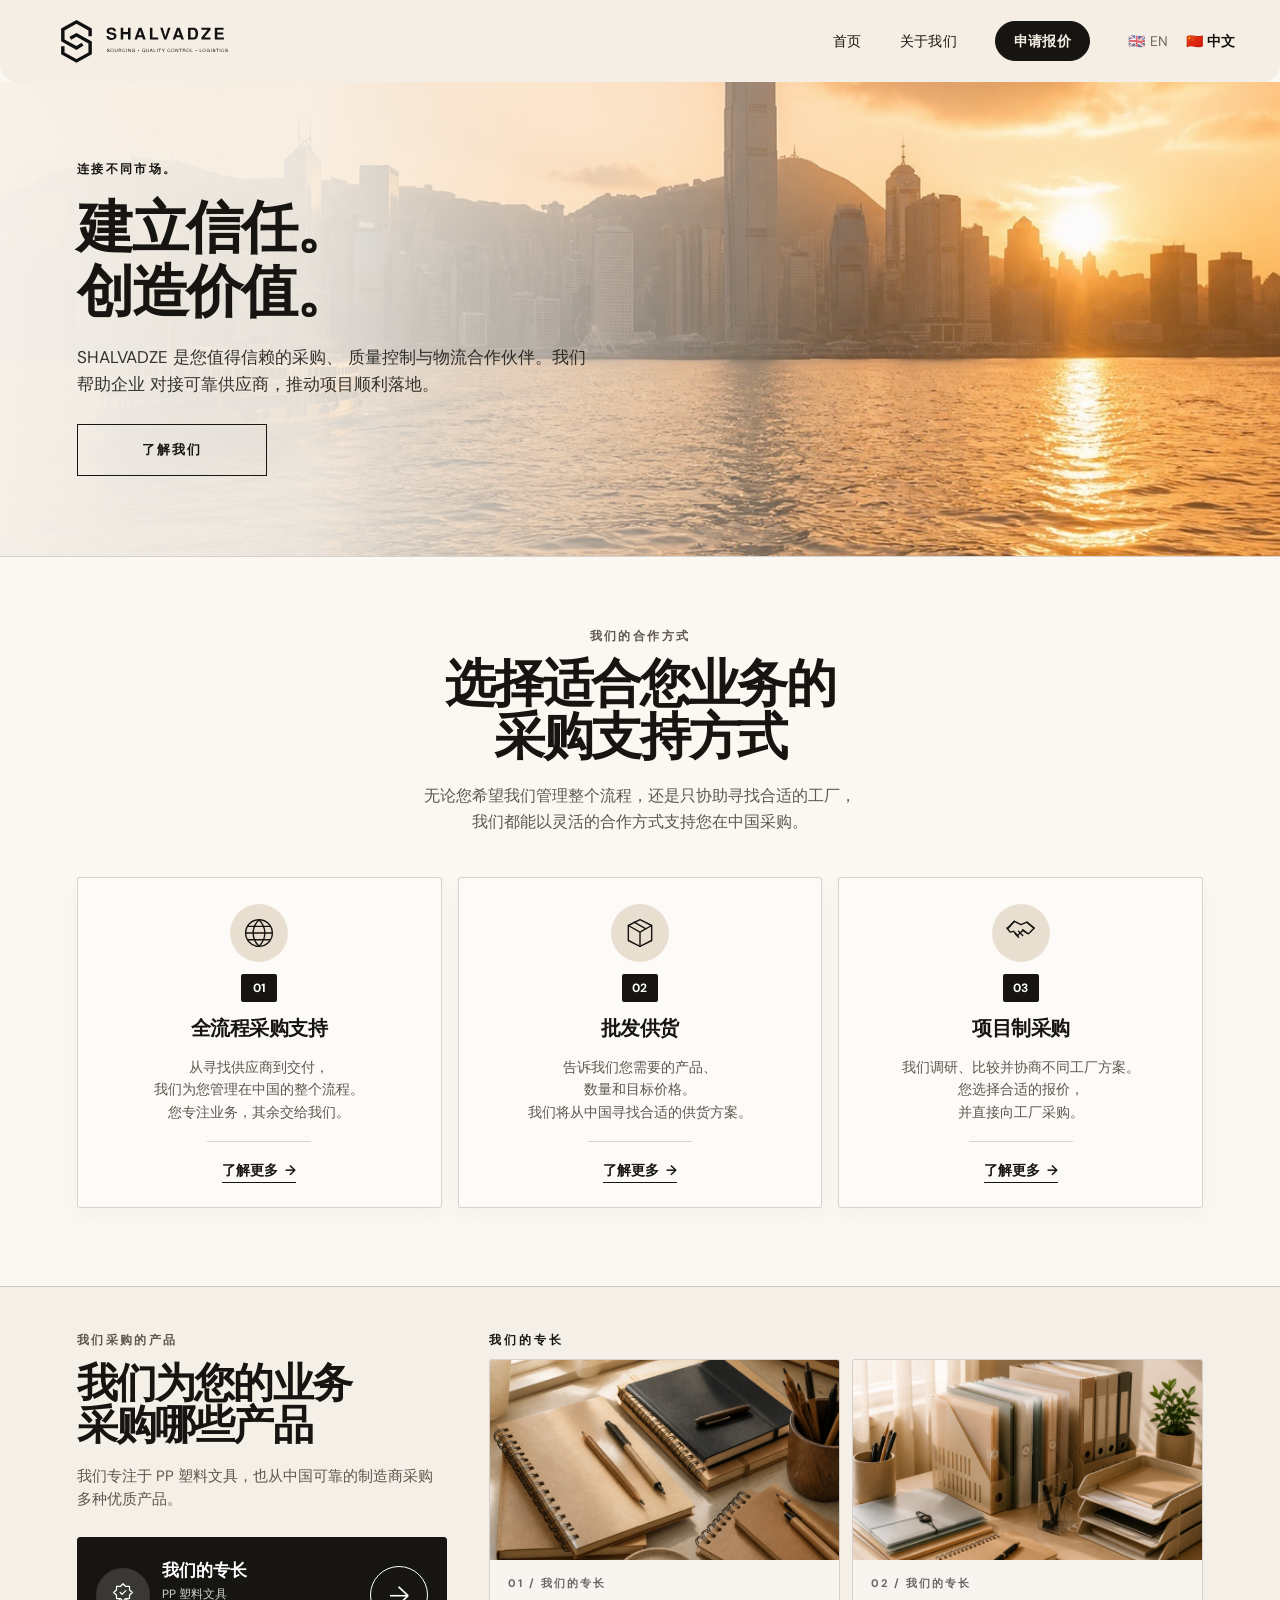
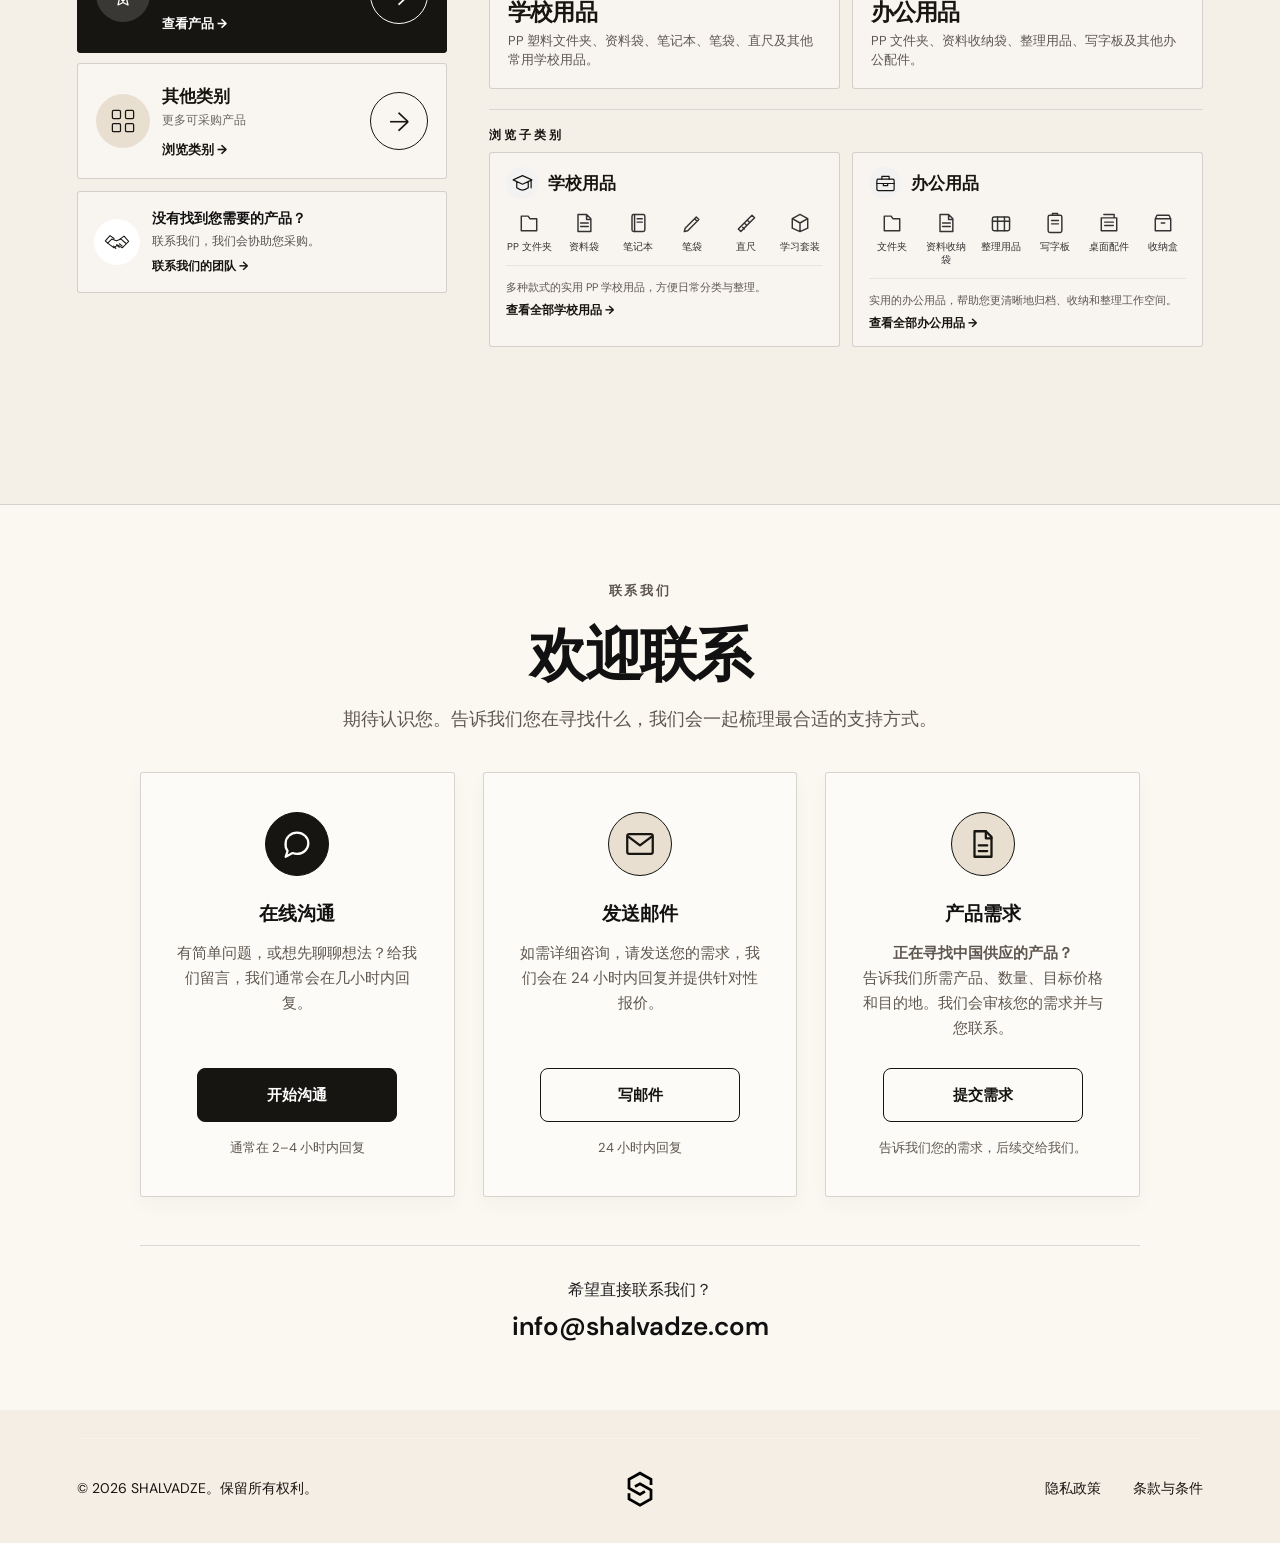
==== commit 0a663311: "Simplify navigation and improve mobile menu" ====
--- a/zh/index.html
+++ b/zh/index.html
@@ -44,7 +44,7 @@
     <link rel="preconnect" href="https://fonts.googleapis.com">
     <link rel="preconnect" href="https://fonts.gstatic.com" crossorigin>
     <link href="https://fonts.googleapis.com/css2?family=Caveat:wght@400;500;600&family=DM+Sans:wght@400;500;600;700&family=Inter:wght@100..900&display=swap" rel="stylesheet">
-    <link rel="stylesheet" href="../css/style.css?v=20260816-desktop-contact-review">
+    <link rel="stylesheet" href="../css/style.css?v=20260903-mobile-nav-reference">
     <link rel="stylesheet" href="../css/warm-home.css?v=20260830">
 </head>
 
@@ -52,7 +52,7 @@
 
  <header>
     <div class="logo">
-        <a href="#top" aria-label="SHALVADZE 首页">
+        <a href="index.html" aria-label="SHALVADZE 首页">
             <img src="../images/SHALVADZE_Primary_Black.svg?v=20260815-header-logo" alt="">
         </a>
     </div>
@@ -63,10 +63,14 @@
 
             <div class="nav-links" id="primary-navigation">
 
+                <a href="index.html" aria-current="page">首页</a>
                 <a href="about.html">关于我们</a>
-                <a href="#services">服务</a>
-                <a href="#products">产品</a>
-                <a href="#contact">联系我们</a>
+                <a class="nav-cta" href="product-request.html" data-product-request-link><span class="nav-cta-label">申请报价</span><span class="nav-cta-arrow" aria-hidden="true">→</span></a>
+                <div class="language-selector" aria-label="语言选项">
+            <a class="language-option" href="../index.html" lang="en" hreflang="en" data-language="en"><span aria-hidden="true">🇬🇧</span> EN</a>
+            <a class="language-current" href="index.html" lang="zh-Hans" hreflang="zh-Hans" aria-current="page" data-language="zh"><span aria-hidden="true">🇨🇳</span> 中文</a>
+        </div>
+                <p class="nav-brand-detail">采购 · 质量控制 · 物流</p>
 
             </div>
 
@@ -80,10 +84,6 @@
                 <span></span>
             </button>
         </nav>
-        <div class="language-selector" aria-label="语言选项">
-            <a class="language-option" href="../index.html" lang="en" hreflang="en" data-language="en"><span aria-hidden="true">🇬🇧</span> EN</a>
-            <a class="language-current" href="index.html" lang="zh-Hans" hreflang="zh-Hans" aria-current="page" data-language="zh"><span aria-hidden="true">🇨🇳</span> 中文</a>
-        </div>
     </div>
 </header>
 
@@ -703,7 +703,7 @@
 
 <script src="../js/analytics.js?v=20260831"></script>
 <script src="../js/language.js?v=20260830"></script>
-<script src="../js/script.js?v=20260830-zh"></script>
+<script src="../js/script.js?v=20260903-mobile-nav"></script>
 
 </body>
 
--- a/css/style.css
+++ b/css/style.css
@@ -86,6 +86,42 @@
 .nav-links a:hover::after,
 .nav-links a:focus-visible::after {
     width: 100%;
+}
+
+.nav-links .nav-cta {
+    display: inline-flex;
+    min-height: 40px;
+    padding: 9px 18px;
+    border: 1px solid #171512;
+    border-radius: 999px;
+    background: #171512;
+    color: #f5eee4;
+    align-items: center;
+    justify-content: center;
+    font-weight: 600;
+    transition: background-color 0.2s ease, color 0.2s ease;
+}
+
+.nav-links .nav-cta::after,
+.nav-links .language-selector a::after {
+    display: none;
+}
+
+.nav-links .nav-cta:hover,
+.nav-links .nav-cta:focus-visible {
+    background: transparent;
+    color: #171512;
+}
+
+.nav-cta-arrow,
+.nav-brand-detail {
+    display: none;
+}
+
+body.navigation-open {
+    position: fixed;
+    width: 100%;
+    overflow: hidden;
 }
 
 .language-selector {
@@ -2065,6 +2101,21 @@
     font-size: 14px;
 }
 
+.warm-home-page .nav-links .nav-cta,
+.about-page .nav-links .nav-cta,
+.product-request-page .nav-links .nav-cta {
+    color: #f5eee4;
+}
+
+.warm-home-page .nav-links .nav-cta:hover,
+.warm-home-page .nav-links .nav-cta:focus-visible,
+.about-page .nav-links .nav-cta:hover,
+.about-page .nav-links .nav-cta:focus-visible,
+.product-request-page .nav-links .nav-cta:hover,
+.product-request-page .nav-links .nav-cta:focus-visible {
+    color: #171512;
+}
+
 .warm-home-page .language-selector,
 .about-page .language-selector,
 .product-request-page .language-selector { gap: 18px; }
@@ -2177,24 +2228,147 @@
 
     .hamburger {
         display: flex;
+        position: relative;
+        z-index: 1002;
     }
 
     .nav-links {
+        position: fixed;
+        inset: 0;
+        z-index: 1000;
+        display: flex;
+        width: 100%;
+        height: 100vh;
+        height: 100dvh;
+        padding: clamp(160px, 22.5svh, 214px) 8% clamp(20px, 4svh, 36px);
+        overflow-y: auto;
+        background: #f5eee4;
+        flex-direction: column;
+        align-items: stretch;
+        gap: 0;
+        box-shadow: none;
+        opacity: 0;
+        visibility: hidden;
+        pointer-events: none;
+        transition: opacity 0.18s ease, visibility 0.18s ease;
+    }
+
+    .warm-home-page .nav-links,
+    .about-page .nav-links,
+    .product-request-page .nav-links {
+        gap: 0;
+    }
+
+    .warm-home-page .nav-links > a,
+    .about-page .nav-links > a,
+    .product-request-page .nav-links > a {
+        display: flex;
+        width: 100%;
+        min-height: clamp(82px, 11svh, 100px);
+        padding: clamp(18px, 2.5svh, 24px) 0;
+        border-bottom: 1px solid rgba(23, 21, 18, 0.22);
+        color: #171512;
+        align-items: center;
+        font-size: clamp(32px, 9vw, 38px);
+        font-weight: 400;
+        letter-spacing: -0.04em;
+        line-height: 1;
+    }
+
+    .warm-home-page .nav-links > a::after,
+    .about-page .nav-links > a::after,
+    .product-request-page .nav-links > a::after {
+        display: none;
+    }
+
+    .warm-home-page .nav-links .nav-cta,
+    .about-page .nav-links .nav-cta,
+    .product-request-page .nav-links .nav-cta,
+    .warm-home-page .nav-links .nav-cta:hover,
+    .warm-home-page .nav-links .nav-cta:focus-visible,
+    .about-page .nav-links .nav-cta:hover,
+    .about-page .nav-links .nav-cta:focus-visible,
+    .product-request-page .nav-links .nav-cta:hover,
+    .product-request-page .nav-links .nav-cta:focus-visible {
+        min-width: 0;
+        min-height: clamp(82px, 11svh, 100px);
+        padding: clamp(18px, 2.5svh, 24px) 0;
+        border: 0;
+        border-radius: 0;
+        background: transparent;
+        color: #171512;
+        justify-content: flex-start;
+        font-size: clamp(32px, 9vw, 38px);
+        font-weight: 600;
+    }
+
+    .nav-cta-arrow {
+        display: inline-block;
+        margin-left: auto;
+        font-size: 0.82em;
+        font-weight: 300;
+        line-height: 1;
+    }
+
+    .nav-links .language-selector {
+        width: 100%;
+        margin-top: auto;
+        padding-top: clamp(34px, 5svh, 48px);
+        border-top: 1px solid rgba(23, 21, 18, 0.22);
+        justify-content: center;
+        gap: 32px;
+    }
+
+    .nav-links .language-selector::before {
+        content: "|";
         position: absolute;
-        top: 100%;
-        left: 0;
-        width: 100%;
-        background: white;
+        left: 50%;
+        color: rgba(23, 21, 18, 0.38);
+        font-size: 14px;
+        transform: translateX(-50%);
+    }
+
+    .nav-links .language-selector a {
+        display: inline-flex;
+        width: 44px;
+        min-height: 44px;
+        color: #171512;
+        align-items: center;
+        justify-content: center;
+        font-size: 15px;
+        letter-spacing: 0.05em;
+    }
+
+    .nav-links .language-selector a span[aria-hidden="true"] {
         display: none;
-        flex-direction: column;
-        align-items: center;
-        padding: 32px 0;
-        gap: 25px;
-        box-shadow: 0 10px 30px rgba(0, 0, 0, 0.08);
     }
 
     .nav-links.active {
-        display: flex;
+        opacity: 1;
+        visibility: visible;
+        pointer-events: auto;
+    }
+
+    .nav-brand-detail {
+        display: block;
+        margin: clamp(42px, 6.5svh, 62px) 0 0;
+        color: rgba(23, 21, 18, 0.6);
+        font-size: clamp(9px, 1.35vw, 11px);
+        font-weight: 600;
+        letter-spacing: 0.19em;
+        line-height: 1.5;
+        text-align: center;
+    }
+
+    .navigation-open header {
+        min-height: 88px;
+        padding: 18px 8%;
+        border-radius: 0;
+    }
+
+    header .logo {
+        position: relative;
+        z-index: 1002;
     }
 
     header {
@@ -2226,6 +2400,33 @@
     #products,
     #contact {
         scroll-margin-top: 100px;
+    }
+}
+
+@media (max-width: 1024px) and (max-height: 600px) {
+    .nav-links {
+        padding-top: clamp(88px, 20svh, 120px);
+        padding-bottom: 14px;
+    }
+
+    .warm-home-page .nav-links > a,
+    .about-page .nav-links > a,
+    .product-request-page .nav-links > a,
+    .warm-home-page .nav-links .nav-cta,
+    .about-page .nav-links .nav-cta,
+    .product-request-page .nav-links .nav-cta {
+        min-height: 52px;
+        padding-block: 8px;
+        font-size: 26px;
+    }
+
+    .nav-links .language-selector {
+        padding-top: 8px;
+    }
+
+    .nav-brand-detail {
+        margin-top: 10px;
+        font-size: 8px;
     }
 }
 
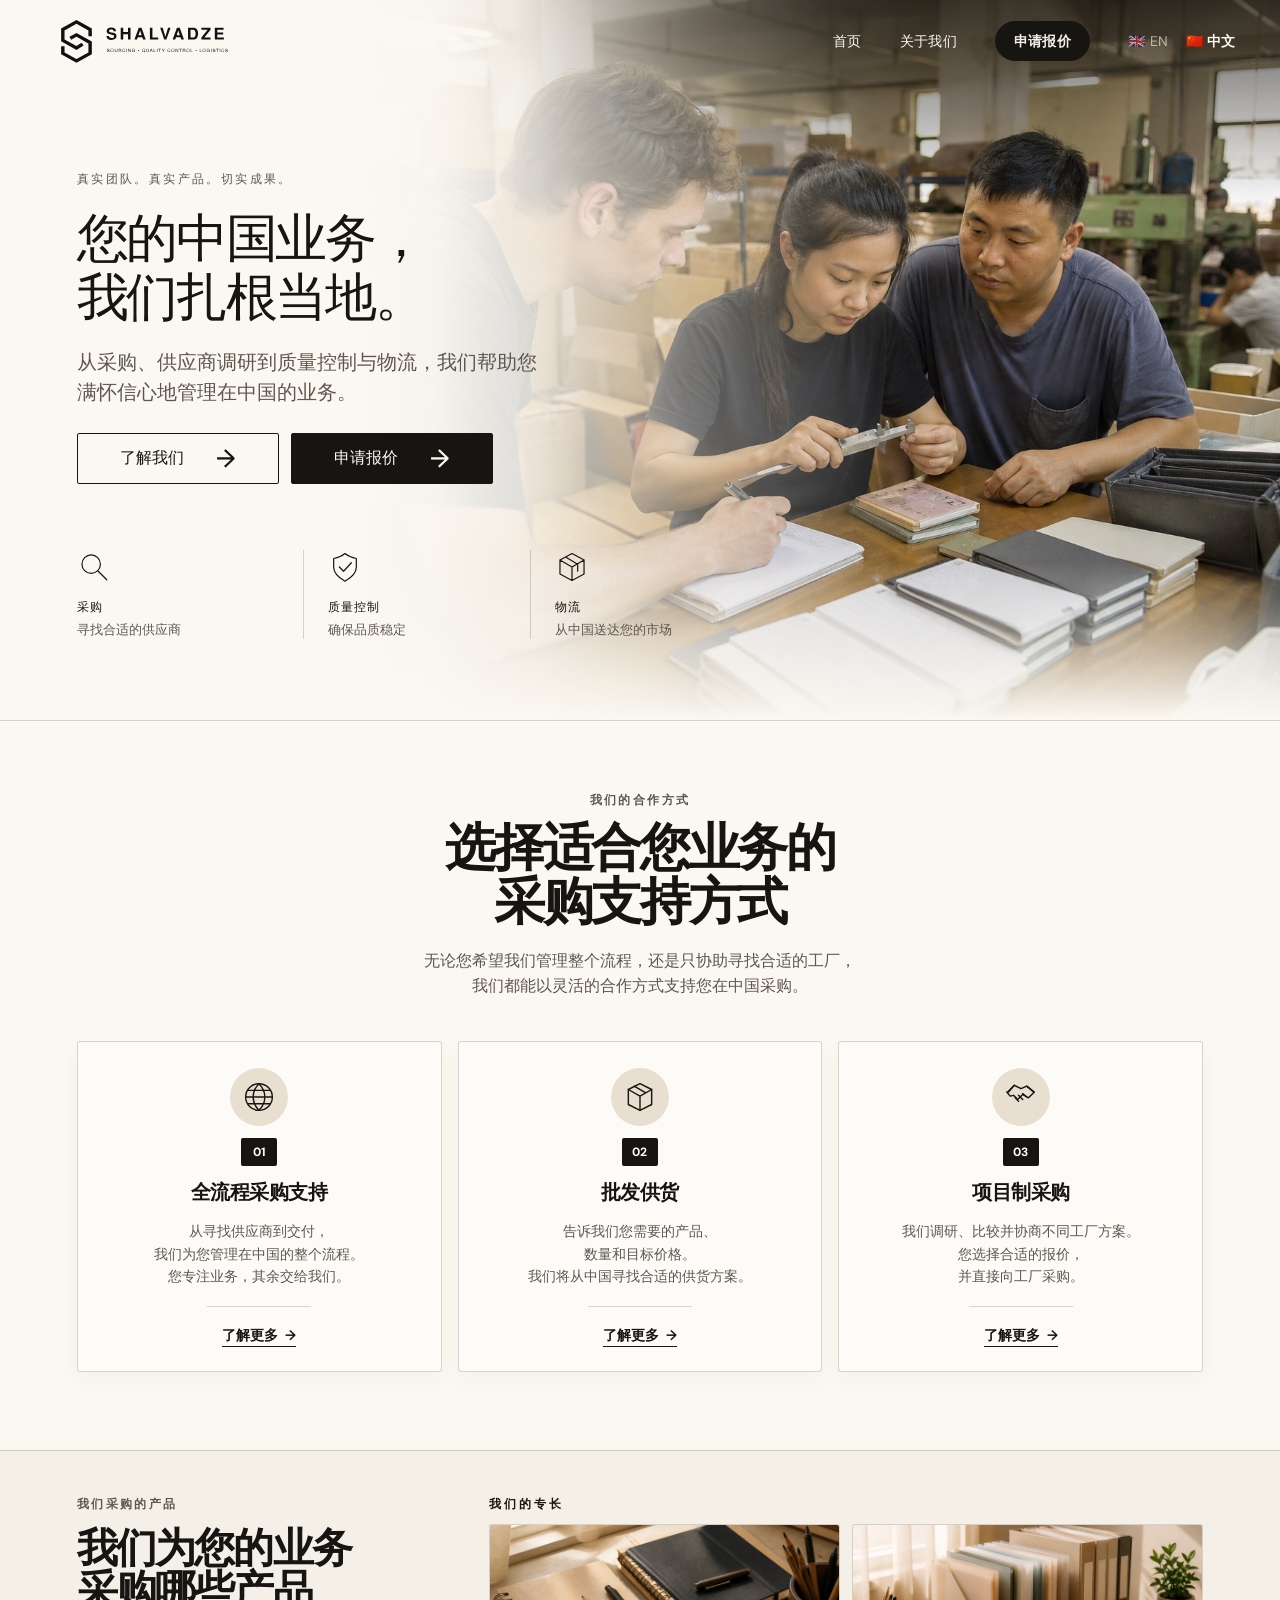
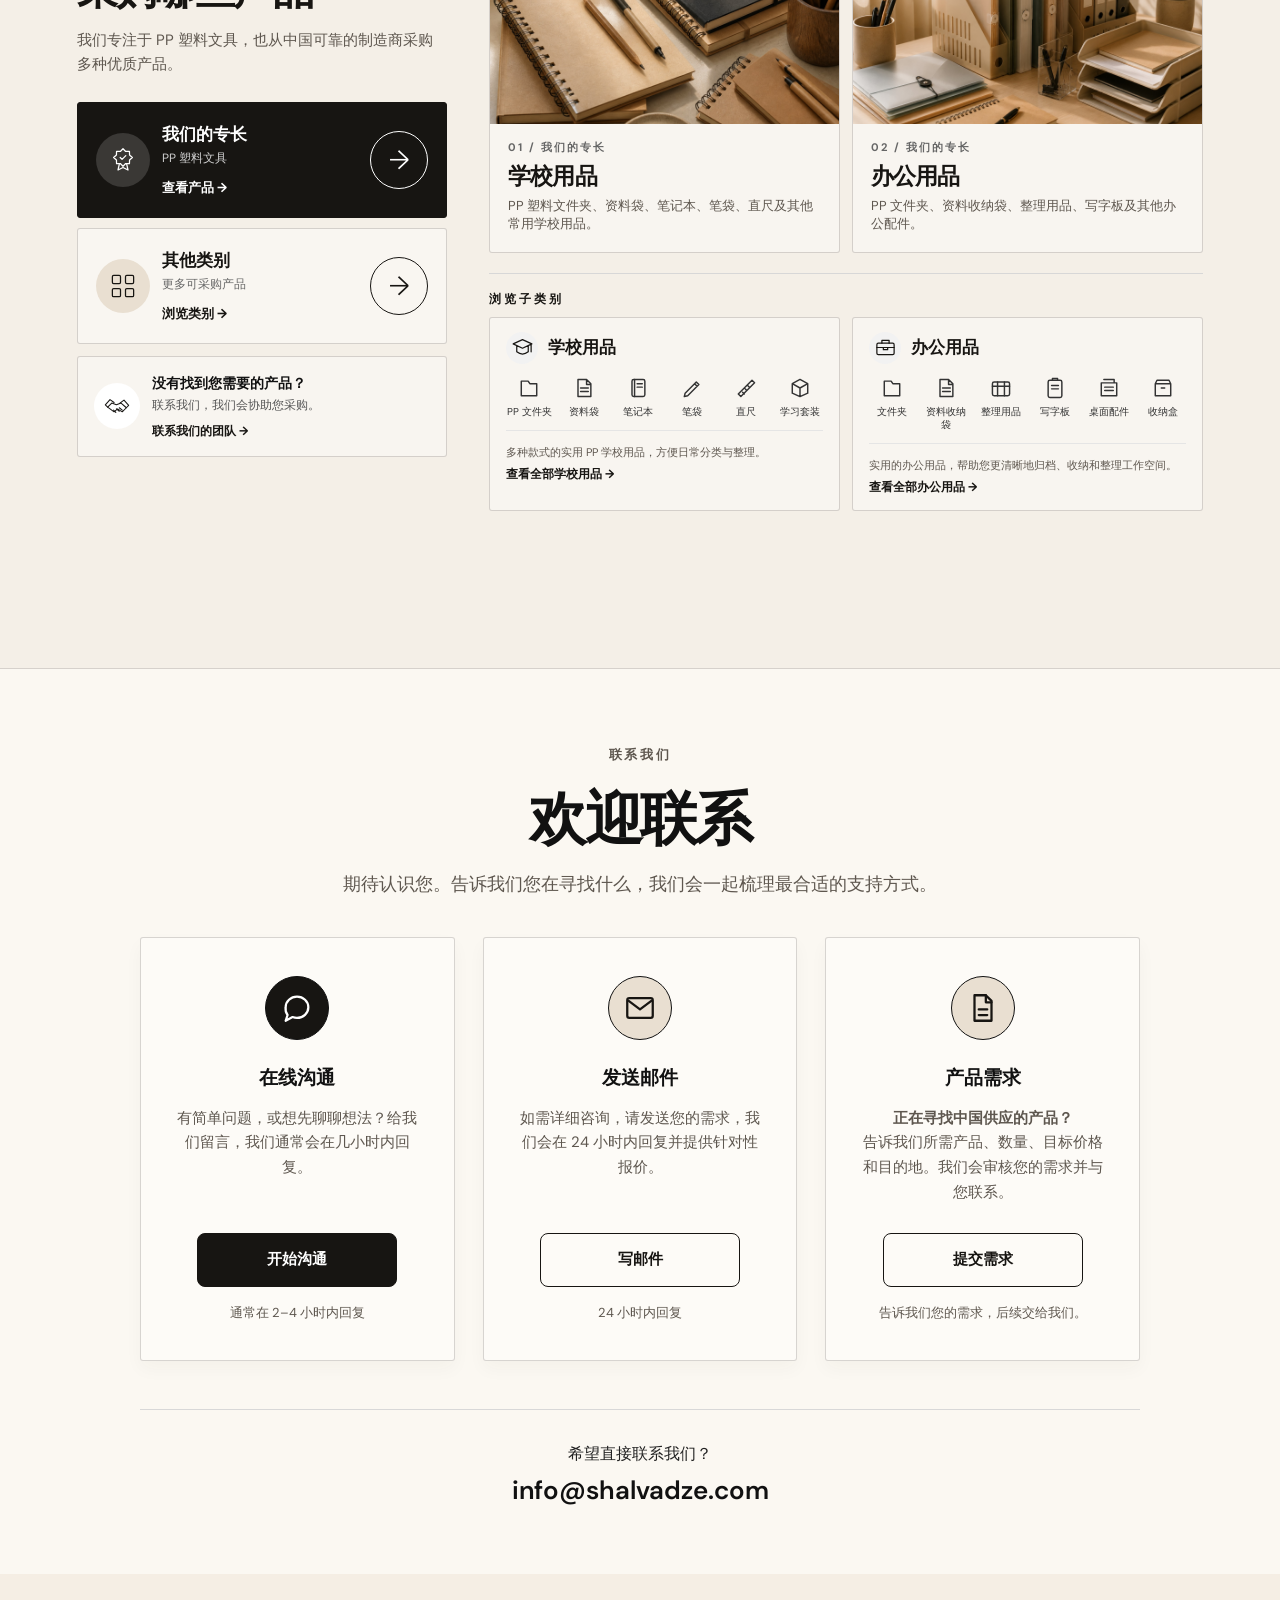
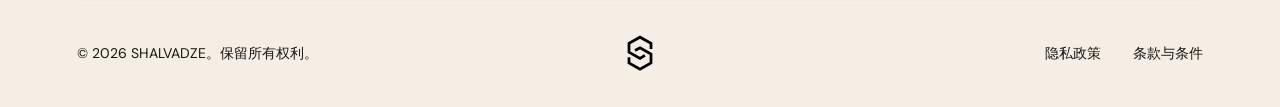
==== commit 002fe34f: "Redesign homepage hero section" ====
--- a/zh/index.html
+++ b/zh/index.html
@@ -45,7 +45,7 @@
     <link rel="preconnect" href="https://fonts.gstatic.com" crossorigin>
     <link href="https://fonts.googleapis.com/css2?family=Caveat:wght@400;500;600&family=DM+Sans:wght@400;500;600;700&family=Inter:wght@100..900&display=swap" rel="stylesheet">
     <link rel="stylesheet" href="../css/style.css?v=20260903-mobile-nav-reference">
-    <link rel="stylesheet" href="../css/warm-home.css?v=20260830">
+    <link rel="stylesheet" href="../css/warm-home.css?v=20260905-hero-ctas">
 </head>
 
 <body id="top" class="warm-home-page">
@@ -89,23 +89,21 @@
 
 
     <main>
-        <section class="hero">
+        <section class="hero" aria-labelledby="hero-title">
+            <img class="hero-image" src="../images/about/quality-check.jpg" alt="在工厂工作台上检查产品样品与文具" width="1536" height="1024" fetchpriority="high">
             <div class="hero-content">
-                <p class="eyebrow">
-                    连接不同市场。
-                </p>
-                <h1>
-                    建立信任。<br>
-                    创造价值。
-                </h1>
-                <p class="hero-text">
-                    SHALVADZE 是您值得信赖的采购、
-                    质量控制与物流合作伙伴。我们帮助企业
-                    对接可靠供应商，推动项目顺利落地。
-                </p>
-                <a class="button hero-about-button" href="about.html">
-                    了解我们
-                </a>
+                <p class="eyebrow">真实团队。真实产品。切实成果。</p>
+                <h1 id="hero-title">您的中国业务，<br>我们扎根当地。</h1>
+                <p class="hero-text">从采购、供应商调研到质量控制与物流，我们帮助您满怀信心地管理在中国的业务。</p>
+                <div class="hero-actions">
+                    <a class="button hero-about-button" href="about.html">了解我们 <span aria-hidden="true">→</span></a>
+                    <a class="button hero-about-button hero-quote-button" href="product-request.html" data-product-request-link>申请报价 <span aria-hidden="true">→</span></a>
+                </div>
+                <ul class="hero-capabilities">
+                    <li><svg viewBox="0 0 48 48" aria-hidden="true" focusable="false"><circle cx="20" cy="20" r="13"/><path d="m30 30 12 12"/></svg><div><strong>采购</strong><span>寻找合适的供应商</span></div></li>
+                    <li><svg viewBox="0 0 48 48" aria-hidden="true" focusable="false"><path d="M24 5c6 5 11 6 16 7v12c0 9-7 15-16 20C15 39 8 33 8 24V12c5-1 10-2 16-7Z"/><path d="m16 24 6 6 11-12"/></svg><div><strong>质量控制</strong><span>确保品质稳定</span></div></li>
+                    <li><svg viewBox="0 0 48 48" aria-hidden="true" focusable="false"><path d="m7 14 17-9 17 9v20l-17 9-17-9Zm0 0 17 10 17-10M24 24v19M15 10l17 10v10"/></svg><div><strong>物流</strong><span>从中国送达您的市场</span></div></li>
+                </ul>
             </div>
         </section>
 
@@ -703,7 +701,7 @@
 
 <script src="../js/analytics.js?v=20260831"></script>
 <script src="../js/language.js?v=20260830"></script>
-<script src="../js/script.js?v=20260903-mobile-nav"></script>
+<script src="../js/script.js?v=20260905-hero-ctas"></script>
 
 </body>
 
--- a/css/warm-home.css
+++ b/css/warm-home.css
@@ -11,23 +11,6 @@
 }
 
 .warm-home-page main { background: var(--warm-paper-light); }
-.warm-home-page .hero {
-  min-height: clamp(470px, 37vw, 560px);
-  margin-top: 82px;
-  padding: 56px 6%;
-  color: var(--warm-ink);
-  font-family: "DM Sans", "Inter", sans-serif;
-  background: #eadcc9 url("../images/homepage/hero-warm.jpg") center center / cover no-repeat;
-}
-.warm-home-page .hero::before {
-  background: linear-gradient(90deg, rgba(250,245,237,.97) 0%, rgba(250,245,237,.9) 24%, rgba(250,245,237,.62) 43%, rgba(250,245,237,.18) 67%, rgba(250,245,237,.03) 100%);
-}
-.warm-home-page .hero .eyebrow { color: var(--warm-ink); }
-.warm-home-page .hero-text { color: rgba(23,21,18,.86); }
-.warm-home-page .button { border-color: var(--warm-ink); color: var(--warm-ink); }
-.warm-home-page .button:hover,
-.warm-home-page .hero-about-button:hover { background: var(--warm-ink); color: #fff; }
-
 .warm-home-page .services-section,
 .warm-home-page .products-section,
 .warm-home-page .contact-section {
@@ -176,14 +159,112 @@
   .warm-home-page .subcategory-description { margin-top: 12px; font-size: 11px; line-height: 1.4; }
 }
 
-@media (max-width: 1024px) {
-  .warm-home-page .hero { min-height: clamp(470px, 55vw, 560px); margin-top: 82px; padding: 52px 6%; background-position: 62% center; }
-}
 @media (max-width: 600px) {
-  .warm-home-page .hero { min-height: min(620px, calc(100svh - 76px)); margin-top: 76px; padding: 48px 6%; background-position: 66% center; }
-  .warm-home-page .hero::before { background: linear-gradient(90deg, rgba(250,245,237,.97) 0%, rgba(250,245,237,.86) 58%, rgba(250,245,237,.3) 100%); }
   .warm-home-page .services-section,
   .warm-home-page .products-section,
   .warm-home-page .contact-section { padding: 62px 6%; }
   .warm-home-page .service-card { min-height: 300px; }
 }
+
+/* Homepage hero: the existing navigation and menu retain their global rules. */
+.warm-home-page:not(.navigation-open):not(.hero-past) header {
+  background: transparent;
+  border-radius: 0;
+}
+.warm-home-page .hero {
+  display: block;
+  min-height: 720px;
+  margin: 0;
+  padding: 170px 6% 38px;
+  background: var(--warm-paper-light);
+  color: var(--warm-ink);
+  font-family: "DM Sans", "Inter", sans-serif;
+}
+.warm-home-page .hero-image {
+  position: absolute;
+  inset: 0 0 0 auto;
+  width: 72%;
+  height: 100%;
+  object-fit: cover;
+  object-position: 59% center;
+  z-index: -2;
+}
+.warm-home-page .hero::before {
+  background: linear-gradient(0deg, #fbf8f2 0%, transparent 22%), linear-gradient(90deg, #fbf8f2 28%, rgba(251,248,242,.98) 34%, rgba(251,248,242,.84) 42%, rgba(251,248,242,.42) 54%, transparent 72%);
+}
+/* Contrast lives in the hero, never in a separate header rectangle. */
+.warm-home-page .hero::after {
+  content: "";
+  position: absolute;
+  inset: 0 0 auto;
+  height: 210px;
+  z-index: -1;
+  pointer-events: none;
+  background: linear-gradient(180deg, rgba(23,21,18,.7), transparent);
+  mask-image: linear-gradient(90deg, transparent 40%, #000 65%);
+}
+@media (min-width: 1025px) {
+  .warm-home-page:not(.hero-past) .nav-links > a:not(.nav-cta),
+  .warm-home-page:not(.hero-past) .language-selector a { color: #fbf8f2; }
+  .warm-home-page:not(.hero-past) .nav-links > a::after { background: #fbf8f2; }
+  .warm-home-page:not(.hero-past) .nav-links .nav-cta:hover { background: #fbf8f2; color: #171512; }
+}
+.warm-home-page .hero-content { width: 100%; max-width: 1440px; }
+.warm-home-page .hero .eyebrow { color: var(--warm-muted); font-size: 12px; font-weight: 500; line-height: 1.6; letter-spacing: .2em; }
+.warm-home-page .hero h1 { max-width: 650px; margin: 20px 0; font-size: clamp(46px, 4.1vw, 66px); font-weight: 500; line-height: 1.03; letter-spacing: -.045em; }
+.warm-home-page .hero-text { max-width: 465px; color: var(--warm-muted); font-size: 20px; line-height: 1.5; }
+.warm-home-page .hero-about-button { min-width: 202px; min-height: 50px; padding: 12px 24px; gap: 32px; border: 1px solid var(--warm-ink); border-radius: 2px; color: var(--warm-ink); font-size: 16px; font-weight: 500; text-transform: none; letter-spacing: 0; }
+.warm-home-page .hero-about-button span { font-size: 25px; line-height: 1; }
+.warm-home-page .hero-about-button:hover { background: var(--warm-ink); color: var(--warm-paper-light); }
+.warm-home-page .hero-capabilities { display: grid; grid-template-columns: repeat(3, 1fr); max-width: 680px; margin: 66px 0 0; padding: 0; list-style: none; }
+.warm-home-page .hero-capabilities li { padding: 0 24px; border-left: 1px solid var(--warm-line); }
+.warm-home-page .hero-capabilities li:first-child { padding-left: 0; border: 0; }
+.warm-home-page .hero-capabilities svg { width: 34px; height: 34px; margin-bottom: 10px; fill: none; stroke: currentColor; stroke-width: 1.7; stroke-linecap: round; stroke-linejoin: round; }
+.warm-home-page .hero-capabilities strong { display: block; font-size: 12px; letter-spacing: .07em; font-weight: 500; }
+.warm-home-page .hero-capabilities span { display: block; margin-top: 5px; font-size: 13px; line-height: 1.4; color: var(--warm-muted); }
+@media (max-width: 1024px) {
+  .warm-home-page .hero::after {
+    height: 190px;
+    background: linear-gradient(180deg, rgba(251,248,242,.9), rgba(251,248,242,.45) 38%, transparent);
+    mask-image: none;
+  }
+  .warm-home-page .hero { min-height: 0; padding: 345px 6% 36px; }
+  .warm-home-page .hero-image { width: 100%; height: 520px; object-position: center 42%; }
+  .warm-home-page .hero::before { background: linear-gradient(0deg, #fbf8f2 0%, #fbf8f2 34%, rgba(251,248,242,.95) 48%, rgba(251,248,242,.25) 70%, transparent 88%); }
+  .warm-home-page .hero h1 { font-size: 52px; }
+  .warm-home-page .hero-text { max-width: 470px; }
+  .warm-home-page .hero-capabilities { margin-top: 36px; }
+}
+@media (max-width: 600px) {
+  .warm-home-page .hero { padding: 285px 6% 28px; }
+  .warm-home-page .hero-image { height: 360px; object-position: 56% center; }
+  .warm-home-page .hero::before { background: linear-gradient(0deg, #fbf8f2 0%, #fbf8f2 59%, rgba(251,248,242,.92) 66%, transparent 83%); }
+  .warm-home-page .hero .eyebrow { font-size: 9px; letter-spacing: .15em; }
+  .warm-home-page .hero h1 { margin: 14px 0 16px; font-size: clamp(26px, 8vw, 46px); max-width: none; }
+  .warm-home-page .hero-text { font-size: 16px; line-height: 1.5; }
+  .warm-home-page .hero-about-button { margin-top: 22px; min-width: 180px; }
+  .warm-home-page .hero-capabilities { grid-template-columns: repeat(3, minmax(0, 1fr)); gap: 0; margin-top: 28px; }
+  .warm-home-page .hero-capabilities li,
+  .warm-home-page .hero-capabilities li:first-child { display: flex; flex-direction: column; align-items: center; gap: 10px; min-width: 0; padding: 0 7px; text-align: center; }
+  .warm-home-page .hero-capabilities li + li { border-left: 1px solid var(--warm-line); }
+  .warm-home-page .hero-capabilities svg { flex: 0 0 28px; width: 28px; height: 28px; margin: 0; }
+  .warm-home-page .hero-capabilities strong { font-size: 10px; line-height: 1.4; letter-spacing: 0; }
+  .warm-home-page .hero-capabilities span { margin-top: 5px; font-size: 11px; line-height: 1.4; }
+}
+@media (max-width: 375px) {
+  .warm-home-page .hero-capabilities li,
+  .warm-home-page .hero-capabilities li:first-child { padding-inline: 4px; }
+  .warm-home-page .hero-capabilities svg { flex-basis: 26px; width: 26px; height: 26px; }
+  .warm-home-page .hero-capabilities strong { font-size: 9px; }
+  .warm-home-page .hero-capabilities span { font-size: 10px; }
+}
+
+/* Paired hero actions share the existing button geometry. */
+.warm-home-page .hero-actions { display: flex; flex-wrap: wrap; gap: 12px; margin-top: 26px; }
+.warm-home-page .hero-actions .button { margin-top: 0; }
+.warm-home-page .hero-quote-button { background: var(--warm-ink); color: var(--warm-paper-light); }
+.warm-home-page .hero-quote-button:hover { background: #38332d; color: var(--warm-paper-light); }
+@media (max-width: 600px) {
+  .warm-home-page .hero-actions { margin-top: 22px; gap: 10px; }
+  .warm-home-page .hero-actions .button { flex: 1 1 145px; min-width: 0; padding: 12px 14px; gap: 14px; font-size: 14px; }
+}
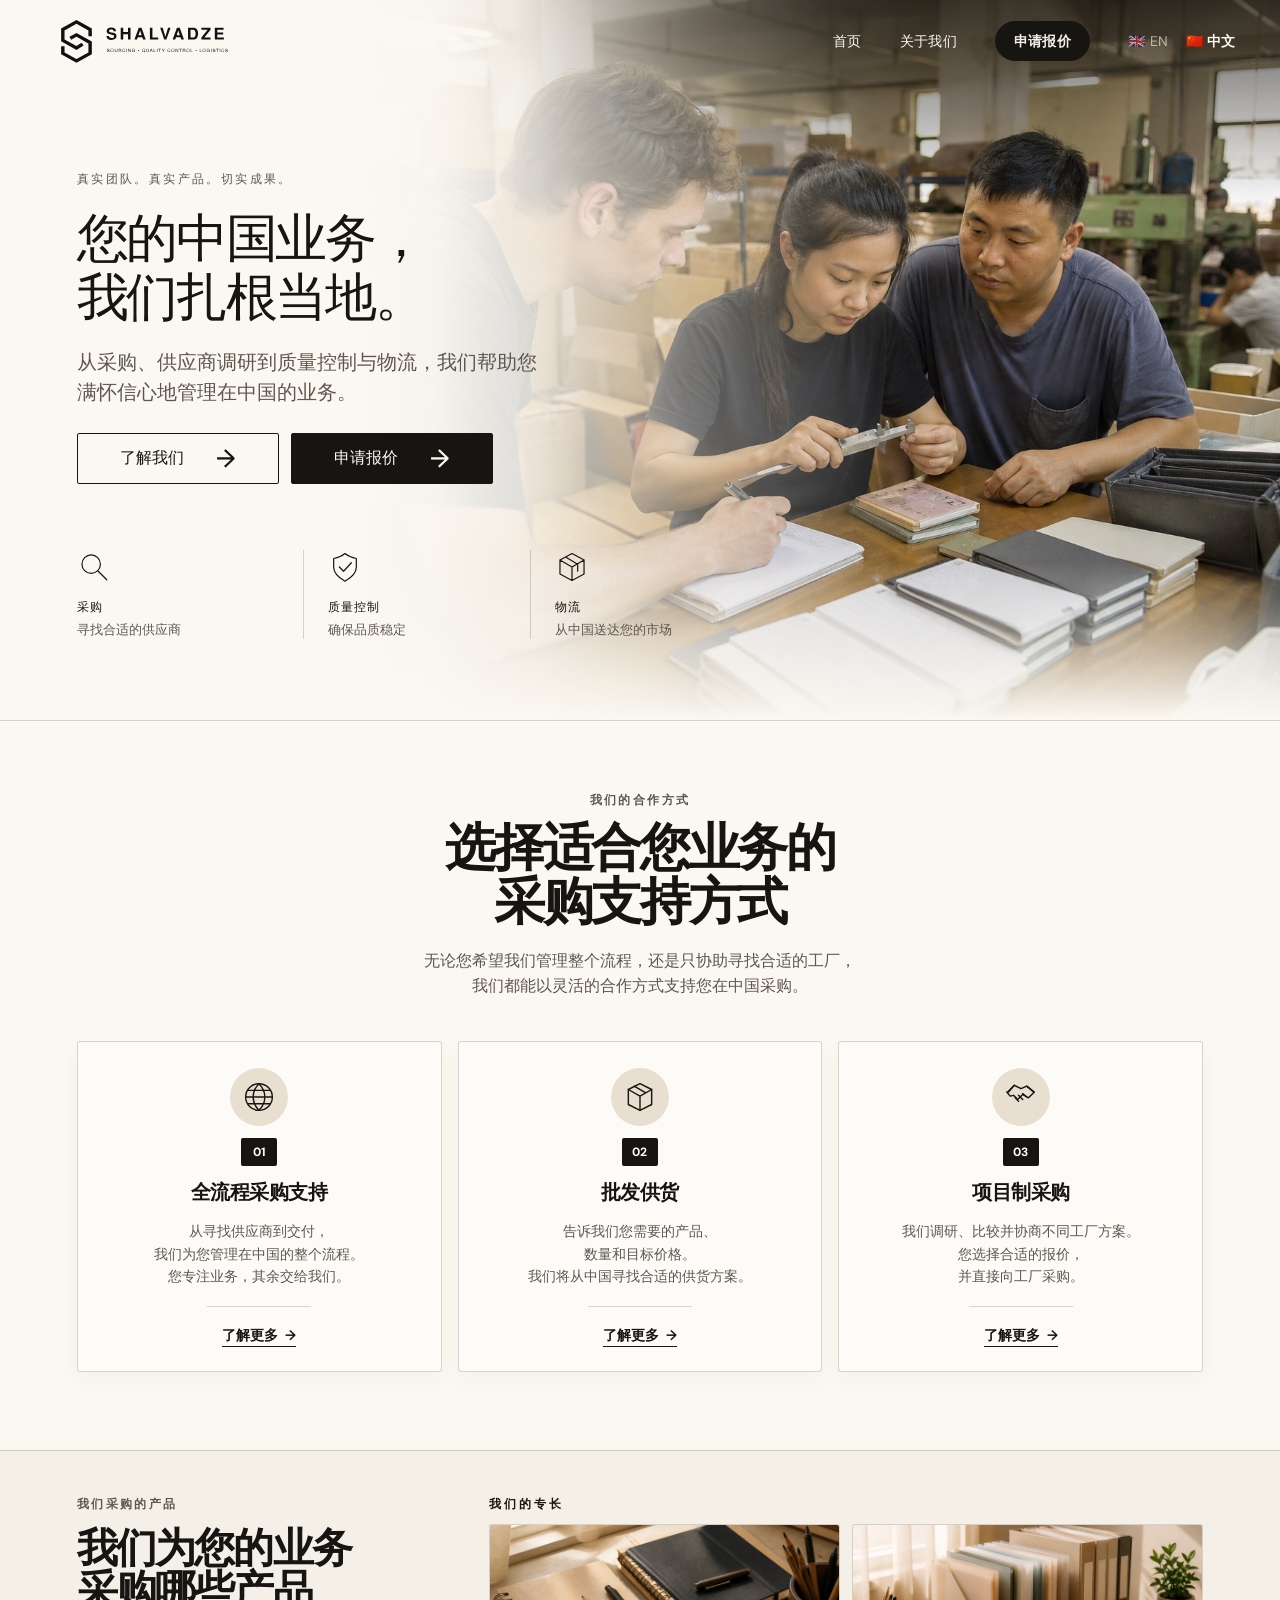
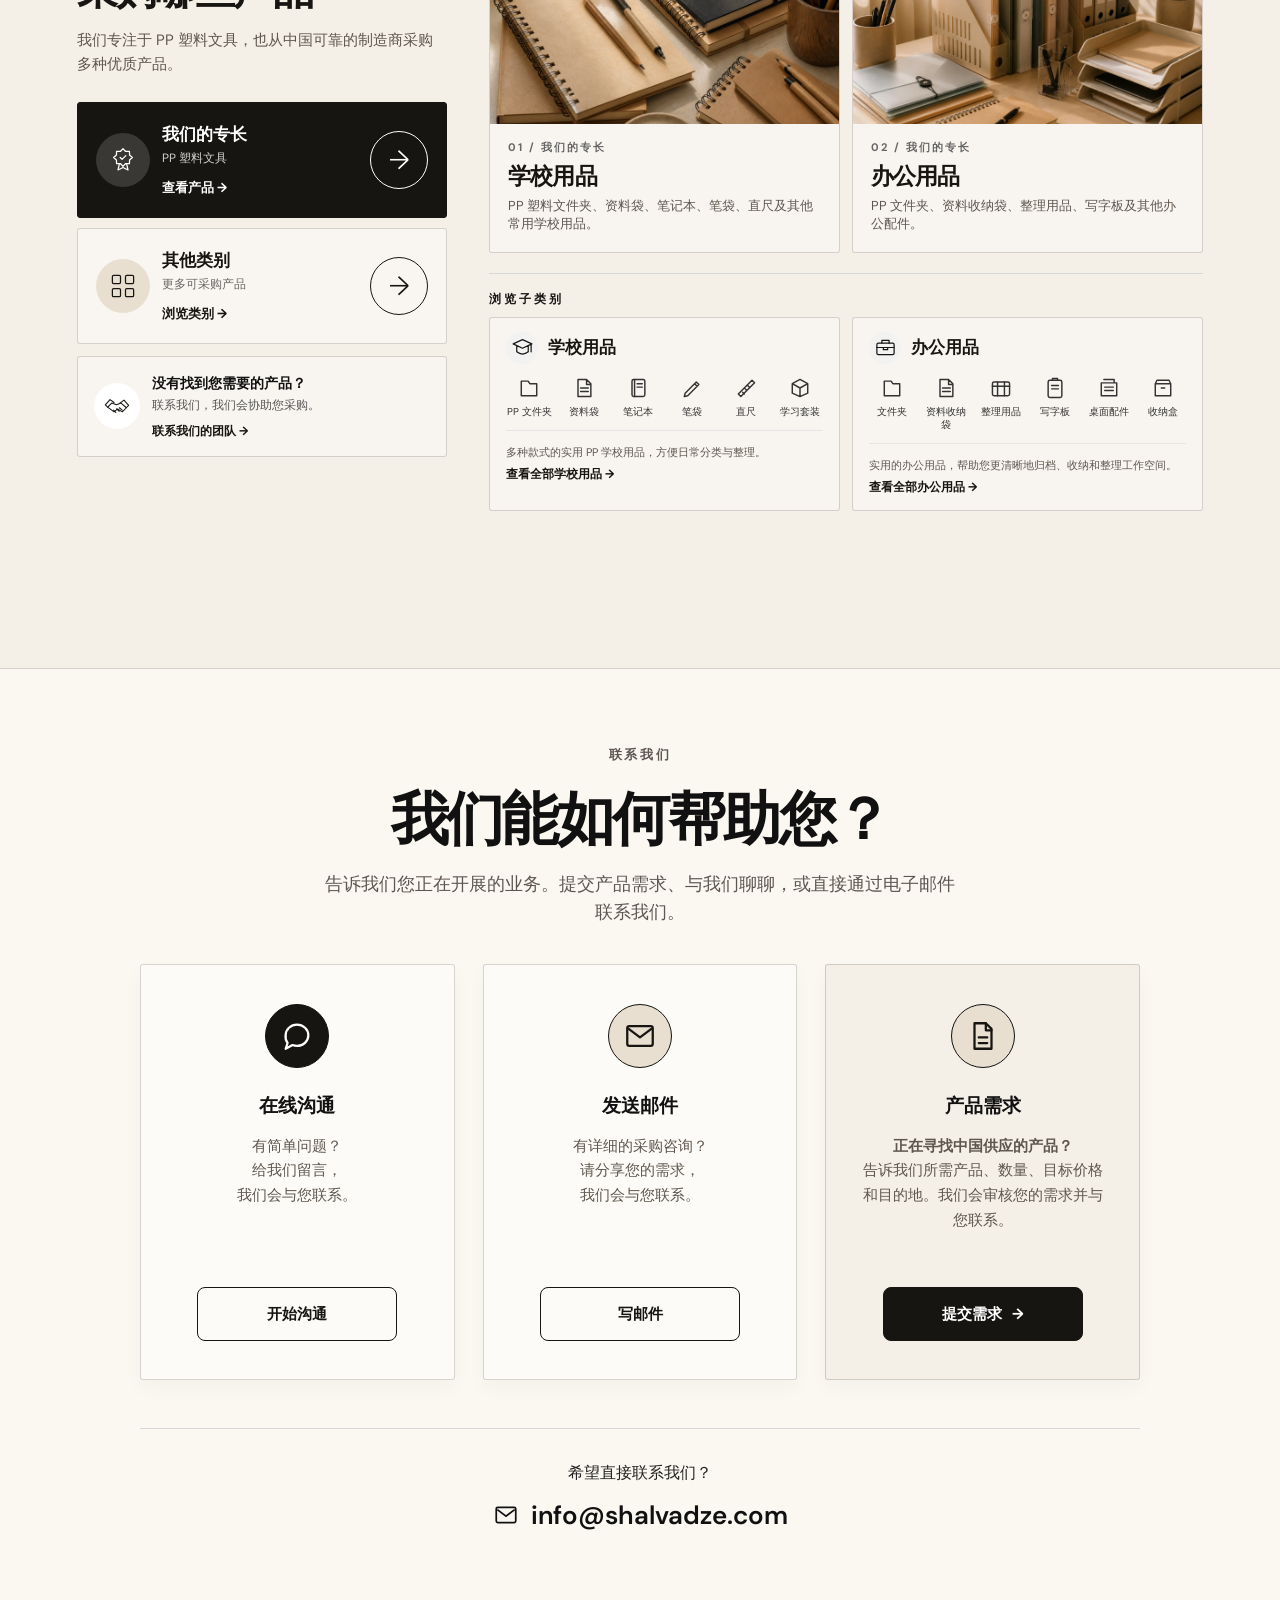
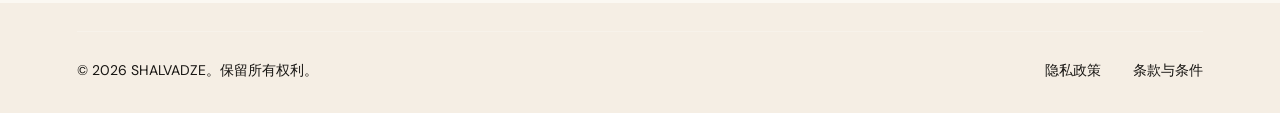
==== commit 2629ea9b: "Improve mobile homepage conversion experience" ====
--- a/zh/index.html
+++ b/zh/index.html
@@ -15,11 +15,11 @@
 
     <meta charset="UTF-8">
     <meta name="viewport" content="width=device-width, initial-scale=1.0">
-    <link rel="icon" type="image/x-icon" sizes="16x16 32x32 48x48" href="../favicon.ico">
-    <link rel="icon" type="image/png" sizes="16x16" href="../favicon-16x16.png">
-    <link rel="icon" type="image/png" sizes="32x32" href="../favicon-32x32.png">
-    <link rel="icon" type="image/svg+xml" sizes="any" href="../favicon.svg">
-    <link rel="apple-touch-icon" sizes="180x180" href="../apple-touch-icon.png">
+    <link rel="icon" type="image/x-icon" sizes="16x16 32x32 48x48" href="../favicon.ico?v=20260906-approved-s-white">
+    <link rel="icon" type="image/png" sizes="16x16" href="../favicon-16x16.png?v=20260906-approved-s-white">
+    <link rel="icon" type="image/png" sizes="32x32" href="../favicon-32x32.png?v=20260906-approved-s-white">
+    <link rel="icon" type="image/svg+xml" sizes="any" href="../favicon.svg?v=20260906-approved-s-white">
+    <link rel="apple-touch-icon" sizes="180x180" href="../apple-touch-icon.png?v=20260906-approved-s-white">
     <title>SHALVADZE | 贸易与采购服务</title>
      <meta name="description" content="SHALVADZE 是一家总部位于香港的采购与商务支持公司，帮助企业在中国寻找可靠供应商，并提供采购管理、质量控制及国际贸易支持。">
      <meta name="keywords" content="中国采购，香港采购公司，供应商调研，工厂采购，中国质量控制，国际贸易，PP塑料文具，办公用品">
@@ -207,12 +207,13 @@
                 <div class="products-layout">
                     <div class="products-overview">
                         <p class="products-eyebrow">我们采购的产品</p>
-                        <h2 id="products-title">我们为您的业务<br>采购哪些产品</h2>
+                        <h2 id="products-title"><span class="products-desktop-title">我们为您的业务<br>采购哪些产品</span><span class="products-mobile-intro">为您的业务<br>采购优质产品</span></h2>
                         <p class="products-description">我们专注于 PP 塑料文具，也从中国可靠的制造商采购多种优质产品。</p>
 
                         <div class="product-selectors" role="tablist" aria-label="产品类别">
                             <button class="product-selector is-active"
                                     id="products-tab-expertise"
+                                    aria-label="我们的专长"
                                     type="button"
                                     role="tab"
                                     aria-selected="true"
@@ -233,6 +234,7 @@
                             </button>
                             <button class="product-selector"
                                     id="products-tab-other"
+                                    aria-label="其他品类"
                                     type="button"
                                     role="tab"
                                     aria-selected="false"
@@ -278,6 +280,7 @@
                              aria-labelledby="products-tab-expertise"
                             data-products-content="expertise">
                             <p class="products-panel-label">我们的专长</p>
+                            <div class="products-mobile-intro"><h3>学校与办公用品</h3><p>为教育和现代办公场所提供 PP 塑料文具解决方案。</p></div>
                             <div class="expertise-viewport">
                                     <article class="expertise-slide">
                                         <div class="expertise-visual">
@@ -360,6 +363,7 @@
                              data-products-content="other"
                              hidden>
                             <p class="products-panel-label">其他类别</p>
+                            <div class="products-mobile-intro"><h3>更多可采购产品</h3><p>我们与值得信赖的制造商合作，采购涵盖多种品类的产品。</p></div>
                             <div class="other-categories-grid">
                                 <article class="other-category-card">
                                     <div class="other-category-visual">
@@ -429,9 +433,9 @@
 
             <div class="contact-desktop-header">
                 <p class="contact-desktop-label">联系我们</p>
-                <h2 class="contact-desktop-title" id="contact-desktop-title">欢迎联系</h2>
+                <h2 class="contact-desktop-title" id="contact-desktop-title">我们能如何帮助您？</h2>
                 <p class="contact-desktop-intro">
-                    期待认识您。告诉我们您在寻找什么，我们会一起梳理最合适的支持方式。
+                    告诉我们您正在开展的业务。提交产品需求、与我们聊聊，或直接通过电子邮件联系我们。
                 </p>
             </div>
 
@@ -445,15 +449,14 @@
                     </div>
                     <h3>在线沟通</h3>
                     <p class="contact-option-description">
-                        有简单问题，或想先聊聊想法？给我们留言，我们通常会在几小时内回复。
+                        有简单问题？<br>给我们留言，<br>我们会与您联系。
                     </p>
                     <div class="contact-option-actions">
-                        <button class="contact-option-button contact-option-button--primary"
+                        <button class="contact-option-button contact-option-button--outline"
                                 type="button"
                                 data-contact-action="chat">
                             开始沟通
                         </button>
-                        <p class="contact-option-caption">通常在 2–4 小时内回复</p>
                     </div>
                 </article>
 
@@ -466,18 +469,17 @@
                     </div>
                     <h3>发送邮件</h3>
                     <p class="contact-option-description">
-                        如需详细咨询，请发送您的需求，我们会在 24 小时内回复并提供针对性报价。
+                        有详细的采购咨询？<br>请分享您的需求，<br>我们会与您联系。
                     </p>
                     <div class="contact-option-actions">
                         <a class="contact-option-button contact-option-button--outline"
                            href="mailto:info@shalvadze.com">
                             写邮件
                         </a>
-                        <p class="contact-option-caption">24 小时内回复</p>
                     </div>
                 </article>
 
-                <article class="contact-option-card">
+                <article class="contact-option-card contact-option-card--request">
                     <div class="contact-option-icon" aria-hidden="true">
                         <svg viewBox="0 0 24 24" focusable="false">
                             <path d="M6 3h8l4 4v14H6Z"/>
@@ -490,12 +492,11 @@
                         告诉我们所需产品、数量、目标价格和目的地。我们会审核您的需求并与您联系。
                     </p>
                     <div class="contact-option-actions">
-                        <a class="contact-option-button contact-option-button--outline"
+                        <a class="contact-option-button contact-option-button--primary"
                            href="product-request.html"
                            data-product-request-link>
-                            提交需求
+                            提交需求 <span aria-hidden="true">→</span>
                         </a>
-                        <p class="contact-option-caption">告诉我们您的需求，后续交给我们。</p>
                     </div>
                 </article>
 
@@ -503,50 +504,7 @@
 
             <div class="contact-direct">
                 <p>希望直接联系我们？</p>
-                <a href="mailto:info@shalvadze.com">info@shalvadze.com</a>
-            </div>
-
-        </div>
-
-        <div class="contact-mobile" aria-labelledby="contact-mobile-title">
-
-            <p class="contact-mobile-label">联系我们</p>
-            <h2 class="contact-mobile-title" id="contact-mobile-title">欢迎联系</h2>
-            <p class="contact-mobile-intro">请选择您方便的联系方式。</p>
-
-            <div class="contact-mobile-actions">
-
-                <button class="contact-mobile-action"
-                        type="button"
-                        data-contact-action="chat">
-                    <svg viewBox="0 0 24 24" aria-hidden="true" focusable="false">
-                        <path d="M20 11.5c0 4.14-3.58 7.5-8 7.5-1.12 0-2.18-.22-3.14-.6L4 21l1.35-4.05A7.18 7.18 0 0 1 4 11.5C4 7.36 7.58 4 12 4s8 3.36 8 7.5Z"/>
-                        <path d="M9 11.5h.01M12 11.5h.01M15 11.5h.01"/>
-                    </svg>
-                    <span>在线沟通</span>
-                    <span class="contact-mobile-arrow" aria-hidden="true">→</span>
-                </button>
-
-                <a class="contact-mobile-action" href="mailto:info@shalvadze.com">
-                    <svg viewBox="0 0 24 24" aria-hidden="true" focusable="false">
-                        <rect x="3" y="5" width="18" height="14" rx="1.5"/>
-                        <path d="m4 7 8 6 8-6"/>
-                    </svg>
-                    <span>发送邮件</span>
-                    <span class="contact-mobile-arrow" aria-hidden="true">→</span>
-                </a>
-
-                <a class="contact-mobile-action"
-                   href="product-request.html"
-                   data-product-request-link>
-                    <svg viewBox="0 0 24 24" aria-hidden="true" focusable="false">
-                        <path d="M6 3h8l4 4v14H6Z"/>
-                        <path d="M14 3v5h4M9 13h6M9 17h6"/>
-                    </svg>
-                    <span>产品需求</span>
-                    <span class="contact-mobile-arrow" aria-hidden="true">→</span>
-                </a>
-
+                <a href="mailto:info@shalvadze.com"><svg viewBox="0 0 24 24" aria-hidden="true" focusable="false"><rect x="3" y="5" width="18" height="14" rx="1.5"/><path d="m4 7 8 6 8-6"/></svg>info@shalvadze.com</a>
             </div>
 
         </div>
@@ -640,10 +598,6 @@
         <div class="footer-grid">
 
             <section class="footer-brand" aria-label="SHALVADZE">
-                <img class="footer-brand-icon"
-                     src="../images/SHALVADZE_Icon_White.svg?v=20260815-footer"
-                     height="44"
-                     alt="SHALVADZE">
                 <p class="footer-tagline">
                     可靠的采购服务，清晰的沟通。<br>
                     为您在中国开展业务提供支持。
@@ -658,12 +612,6 @@
                 </ul>
             </section>
 
-            <section class="footer-section">
-                <h2 class="footer-heading">商务咨询</h2>
-                <address class="footer-contact">
-                    <a href="mailto:info@shalvadze.com">info@shalvadze.com</a>
-                </address>
-            </section>
 
         </div>
 
@@ -674,13 +622,6 @@
     </div>
 
     <div class="footer-mobile" aria-label="SHALVADZE 页脚">
-        <img class="footer-mobile-logo"
-             src="../images/SHALVADZE_Icon_White.svg?v=20260815-footer"
-             height="40"
-             alt="SHALVADZE">
-        <a class="footer-mobile-email" href="mailto:info@shalvadze.com">
-            info@shalvadze.com
-        </a>
         <div class="footer-mobile-legal" aria-label="法律信息">
             <span>隐私政策</span>
             <span aria-hidden="true">·</span>
@@ -691,13 +632,6 @@
 
 </footer>
 
-<button class="back-to-top"
-        type="button"
-        aria-label="返回顶部"
-        aria-hidden="true"
-        tabindex="-1">
-    <span aria-hidden="true">↑</span>
-</button>
 
 <script src="../js/analytics.js?v=20260831"></script>
 <script src="../js/language.js?v=20260830"></script>
--- a/css/style.css
+++ b/css/style.css
@@ -2037,34 +2037,6 @@
     }
 }
 
-.back-to-top {
-    position: fixed;
-    right: 24px;
-    bottom: 24px;
-    z-index: 900;
-    display: flex;
-    width: 48px;
-    height: 48px;
-    padding: 0;
-    border: 1px solid #111;
-    border-radius: 50%;
-    background: #111;
-    color: #fff;
-    align-items: center;
-    justify-content: center;
-    font: inherit;
-    font-size: 24px;
-    line-height: 1;
-    cursor: pointer;
-    opacity: 0;
-    visibility: hidden;
-    pointer-events: none;
-    transform: translateY(8px);
-    transition:
-        opacity 0.2s ease,
-        transform 0.2s ease,
-        visibility 0.2s ease;
-}
 
 /* Approved warm chrome for the shared site shell. */
 .warm-home-page header,
@@ -2176,17 +2148,7 @@
     .product-request-page main { padding-top: 76px; }
 }
 
-.back-to-top.visible {
-    opacity: 1;
-    visibility: visible;
-    pointer-events: auto;
-    transform: translateY(0);
-}
-
-.back-to-top:hover {
-    background: #fff;
-    color: #111;
-}
+
 
 /* ==========================
    COMPACT HEADER / TABLETS
@@ -2728,10 +2690,6 @@
         grid-template-columns: 1fr;
     }
 
-    .back-to-top {
-        right: 16px;
-        bottom: 16px;
-    }
 }
 
 @media (prefers-reduced-motion: reduce) {
--- a/css/warm-home.css
+++ b/css/warm-home.css
@@ -268,3 +268,134 @@
   .warm-home-page .hero-actions { margin-top: 22px; gap: 10px; }
   .warm-home-page .hero-actions .button { flex: 1 1 145px; min-width: 0; padding: 12px 14px; gap: 14px; font-size: 14px; }
 }
+
+/* Services carousel: progressive enhancement below the desktop grid breakpoint. */
+.services-carousel-controls { display: none; }
+@media (max-width: 800px) {
+  .warm-home-page .services-section.carousel-enabled { padding: 48px 0 44px; overflow: hidden; }
+  .warm-home-page .carousel-enabled .services-header { padding: 0 20px; margin-bottom: 28px; text-align: center; }
+  .warm-home-page .carousel-enabled .services-header h2 { font-size: clamp(27px, 7.5vw, 38px); line-height: 1.12; }
+  .warm-home-page .carousel-enabled .services-eyebrow { font-size: 10px; letter-spacing: .18em; margin-bottom: 16px; }
+  .warm-home-page .carousel-enabled .services-intro { font-size: 14px; line-height: 1.6; margin-top: 18px; }
+  .warm-home-page .carousel-enabled .services-intro br { display: none; }
+  .warm-home-page .carousel-enabled .services-grid { display: grid; grid-template-columns: 1fr; gap: 0; padding: 8px 0 16px; touch-action: pan-y; user-select: none; }
+  .warm-home-page .carousel-enabled .service-card {
+    grid-area: 1 / 1; justify-self: center; width: clamp(240px, 72%, 340px); box-sizing: border-box;
+    min-height: 346px; padding: 24px 18px 22px; border-radius: 6px;
+    background: #fdfbf7; transform: translateX(0) scale(1); opacity: 1; z-index: 2;
+    transition: transform 280ms ease, opacity 280ms ease;
+  }
+  .warm-home-page .carousel-enabled .service-card[data-position="previous"] { transform: translateX(-100%) scale(.86); opacity: .42; z-index: 1; cursor: pointer; }
+  .warm-home-page .carousel-enabled .service-card[data-position="next"] { transform: translateX(100%) scale(.86); opacity: .42; z-index: 1; cursor: pointer; }
+  .warm-home-page .carousel-enabled .service-icon { width: 64px; height: 64px; margin-bottom: 10px; }
+  .warm-home-page .carousel-enabled .service-number { background: transparent; color: var(--warm-ink); font-size: 18px; margin-bottom: 12px; }
+  .warm-home-page .carousel-enabled .service-card h3 { font-size: 19px; line-height: 1.2; }
+  .warm-home-page .carousel-enabled .service-description { font-size: 14px; line-height: 1.5; margin-top: 14px; }
+  .warm-home-page .carousel-enabled .service-description br { display: none; }
+  .warm-home-page .carousel-enabled .service-rule { width: 70px; margin: 20px auto 18px; }
+  .warm-home-page .carousel-enabled .services-carousel-controls { display: flex; justify-content: center; align-items: center; gap: 12px; margin-top: 8px; }
+  .services-carousel-controls button { display: inline-flex; align-items: center; justify-content: center; width: 44px; height: 44px; padding: 0; border: 1px solid var(--warm-line); border-radius: 50%; background: transparent; color: var(--warm-ink); font-size: 22px; cursor: pointer; }
+  .services-carousel-controls .services-dot { width: 28px; min-height: 44px; border: 0; border-radius: 0; }
+  .services-dot::before { content: ''; width: 8px; height: 8px; border-radius: 50%; background: #d6d0c8; }
+  .services-dot[aria-current="true"]::before { background: var(--warm-ink); }
+  .services-carousel-controls button:focus-visible, .carousel-enabled .services-grid:focus-visible { outline: 2px solid var(--warm-ink); outline-offset: 3px; }
+}
+@media (prefers-reduced-motion: reduce) {
+  .warm-home-page .carousel-enabled .service-card { transition: none; }
+}
+
+/* Products: compact mobile tabs, using the existing cards and imagery. */
+.warm-home-page #products .products-mobile-intro { display: none; }
+@media (max-width: 700px) {
+  .warm-home-page #products { padding: 38px 16px 42px; background: var(--warm-paper-light); }
+  .warm-home-page #products .products-layout { gap: 24px; }
+  .warm-home-page #products .products-mobile-intro { display: block; }
+  .warm-home-page #products .products-desktop-title,
+  .warm-home-page #products .products-help-card,
+  .warm-home-page #products .products-subcategory-heading,
+  .warm-home-page #products .expertise-subcategories,
+  .warm-home-page #products .product-selector-copy,
+  .warm-home-page #products .product-selector-arrow,
+  .warm-home-page #products .expertise-slide-copy > span,
+  .warm-home-page #products .other-category-icon,
+  .warm-home-page #products .other-category-arrow { display: none; }
+  .warm-home-page #products .products-eyebrow { margin-bottom: 10px; font-size: 11px; letter-spacing: .14em; }
+  .warm-home-page #products .products-overview h2 { font-size: clamp(30px, 8.5vw, 38px); line-height: 1.08; }
+  .warm-home-page #products .products-description { margin-top: 14px; font-size: 14px; line-height: 1.5; }
+  .warm-home-page #products .product-selectors { grid-template-columns: repeat(2, minmax(0, 1fr)); gap: 10px; margin-top: 18px; }
+  .warm-home-page #products .product-selector { position: relative; display: flex; justify-content: center; min-height: 56px; padding: 6px; border-radius: 6px; background: var(--warm-paper-deep); }
+  .warm-home-page #products .product-selector.is-active { background: var(--warm-ink); }
+  .warm-home-page #products .product-selector.is-active::after { content: ''; position: absolute; bottom: 5px; width: 20px; height: 2px; background: currentColor; }
+  .warm-home-page #products .product-selector-icon { width: 38px; height: 38px; background: transparent; color: inherit; }
+  .warm-home-page #products .product-selector-icon svg { width: 30px; height: 30px; }
+  .warm-home-page #products .product-selector:focus-visible { outline: 2px solid var(--warm-ink); outline-offset: 3px; }
+  .warm-home-page #products .products-panel-label { margin: 0 0 8px; font-size: 11px; letter-spacing: .08em; }
+  .warm-home-page #products .products-mobile-intro h3 { margin: 0; font-size: clamp(23px, 6.2vw, 29px); line-height: 1.15; letter-spacing: -.04em; font-weight: 650; }
+  .warm-home-page #products .products-mobile-intro p { margin: 8px 0 16px; color: var(--warm-muted); font-size: 14px; line-height: 1.5; }
+  .warm-home-page #products .expertise-viewport,
+  .warm-home-page #products .other-categories-grid { grid-template-columns: repeat(2, minmax(0, 1fr)); gap: 10px; }
+  .warm-home-page #products .expertise-slide,
+  .warm-home-page #products .other-category-card { min-height: 0; border-radius: 6px; }
+  .warm-home-page #products .expertise-visual { aspect-ratio: 1 / 1.05; }
+  .warm-home-page #products .expertise-slide-copy { padding: 12px 9px 14px; }
+  .warm-home-page #products .expertise-slide-copy h3 { margin: 0 0 8px; font-size: 16px; line-height: 1.2; letter-spacing: -.03em; }
+  .warm-home-page #products .expertise-slide-copy p,
+  .warm-home-page #products .other-category-copy p { font-size: 13px; line-height: 1.45; }
+  .warm-home-page #products .other-category-card { display: flex; flex-direction: column; }
+  .warm-home-page #products .other-category-visual { min-height: 0; aspect-ratio: 1.65 / 1; }
+  .warm-home-page #products .other-category-copy { padding: 8px 9px 10px; justify-content: flex-start; }
+  .warm-home-page #products .other-category-card h3 { font-size: 16px; line-height: 1.2; }
+  .warm-home-page #products .other-category-copy p { margin: 4px 0 0; }
+}
+@media (max-width: 340px) {
+  .warm-home-page #products { padding-inline: 12px; }
+  .warm-home-page #products .expertise-viewport,
+  .warm-home-page #products .other-categories-grid { gap: 8px; }
+  .warm-home-page #products .expertise-slide-copy h3,
+  .warm-home-page #products .other-category-card h3 { font-size: 15px; }
+}
+
+/* Contact: shared cards with the request as the primary mobile action. */
+.warm-home-page #contact .contact-option-card--request { background: var(--warm-paper); }
+.warm-home-page #contact .contact-option-button { gap: 10px; box-sizing: border-box; }
+.warm-home-page #contact .contact-option-button:focus-visible,
+.warm-home-page #contact .contact-direct a:focus-visible { outline: 2px solid var(--warm-ink); outline-offset: 4px; }
+.warm-home-page #contact .contact-direct a { display: inline-flex; gap: 12px; align-items: center; min-height: 44px; }
+.warm-home-page #contact .contact-direct svg { width: 26px; height: 26px; flex-shrink: 0; fill: none; stroke: currentColor; stroke-width: 1.6; }
+.warm-home-page .footer-grid { grid-template-columns: minmax(0, 1.6fr) minmax(0, 1fr); }
+@media (min-width: 601px) and (max-width: 1024px) {
+  .warm-home-page #contact .contact-desktop { margin-top: 0; }
+  .warm-home-page #contact .contact-desktop-header { display: block; margin: 0 auto 30px; text-align: center; }
+  .warm-home-page #contact .contact-desktop-title { font-size: clamp(34px, 5vw, 48px); margin: 0 0 16px; line-height: 1.1; }
+  .warm-home-page #contact .contact-desktop-intro { font-size: 16px; line-height: 1.5; }
+}
+@media (max-width: 600px) {
+  .warm-home-page #contact { padding: 38px 12px 36px; background: var(--warm-paper-light); }
+  .warm-home-page #contact .contact-desktop { display: block; }
+  .warm-home-page #contact .contact-desktop-header { text-align: center; margin: 0 auto 24px; }
+  .warm-home-page #contact .contact-desktop-label { display: none; }
+  .warm-home-page #contact .contact-desktop-title { margin: 0 0 14px; font-size: clamp(27px, 7.8vw, 34px); letter-spacing: -.035em; line-height: 1.1; }
+  .warm-home-page #contact .contact-desktop-intro { margin: 0 auto; max-width: 390px; font-size: 15px; line-height: 1.5; }
+  .warm-home-page #contact .contact-options { display: grid; grid-template-columns: repeat(2, minmax(0, 1fr)); gap: 12px; }
+  .warm-home-page #contact .contact-option-card { display: flex; min-width: 0; padding: 18px 12px 16px; flex-direction: column; align-items: center; text-align: center; border-radius: 6px; }
+  .warm-home-page #contact .contact-option-card--request { grid-column: 1 / -1; grid-row: 1; padding: 22px 18px 18px; }
+  .warm-home-page #contact .contact-option-icon { display: flex; width: 48px; height: 48px; flex: 0 0 48px; border: 1px solid var(--warm-line); border-radius: 50%; align-items: center; justify-content: center; }
+  .warm-home-page #contact .contact-option-icon svg { width: 27px; height: 27px; fill: none; stroke: currentColor; stroke-width: 1.6; stroke-linecap: round; stroke-linejoin: round; }
+  .warm-home-page #contact .contact-option-card--request .contact-option-icon { width: 58px; height: 58px; flex-basis: 58px; }
+  .warm-home-page #contact .contact-option-card h3 { margin: 14px 0 10px; font-size: 15px; line-height: 1.2; }
+  .warm-home-page #contact .contact-option-card--request h3 { font-size: 18px; }
+  .warm-home-page #contact .contact-option-description { margin: 0; font-size: 13px; line-height: 1.5; }
+  .warm-home-page #contact .contact-option-card--request .contact-option-description { font-size: 15px; }
+  .warm-home-page #contact .contact-option-description strong { display: inline-block; margin-bottom: 6px; }
+  .warm-home-page #contact .contact-option-actions { width: 100%; margin-top: auto; padding-top: 18px; }
+  .warm-home-page #contact .contact-option-button { display: inline-flex; align-items: center; justify-content: center; width: 100%; min-height: 44px; padding: 10px 4px; border: 1px solid var(--warm-ink); border-radius: 5px; font-family: inherit; font-size: 12px; font-weight: 700; text-decoration: none; cursor: pointer; }
+  .warm-home-page #contact .contact-option-button--outline { background: transparent; }
+  .warm-home-page #contact .contact-option-card--request .contact-option-button { min-height: 48px; font-size: 16px; }
+  .warm-home-page #contact .contact-direct { margin-top: 24px; padding-top: 20px; border-top: 1px solid var(--warm-line); text-align: center; }
+  .warm-home-page #contact .contact-direct p { margin: 0 0 8px; font-size: 14px; }
+  .warm-home-page #contact .contact-direct a { font-size: clamp(19px, 5.6vw, 23px); font-weight: 600; color: var(--warm-ink); text-decoration: none; }
+  .warm-home-page .footer-mobile-legal { margin-top: 0; }
+}
+
+/* Remove the spacing that belonged to the homepage footer icon. */
+.warm-home-page .footer-tagline { margin-top: 0; }
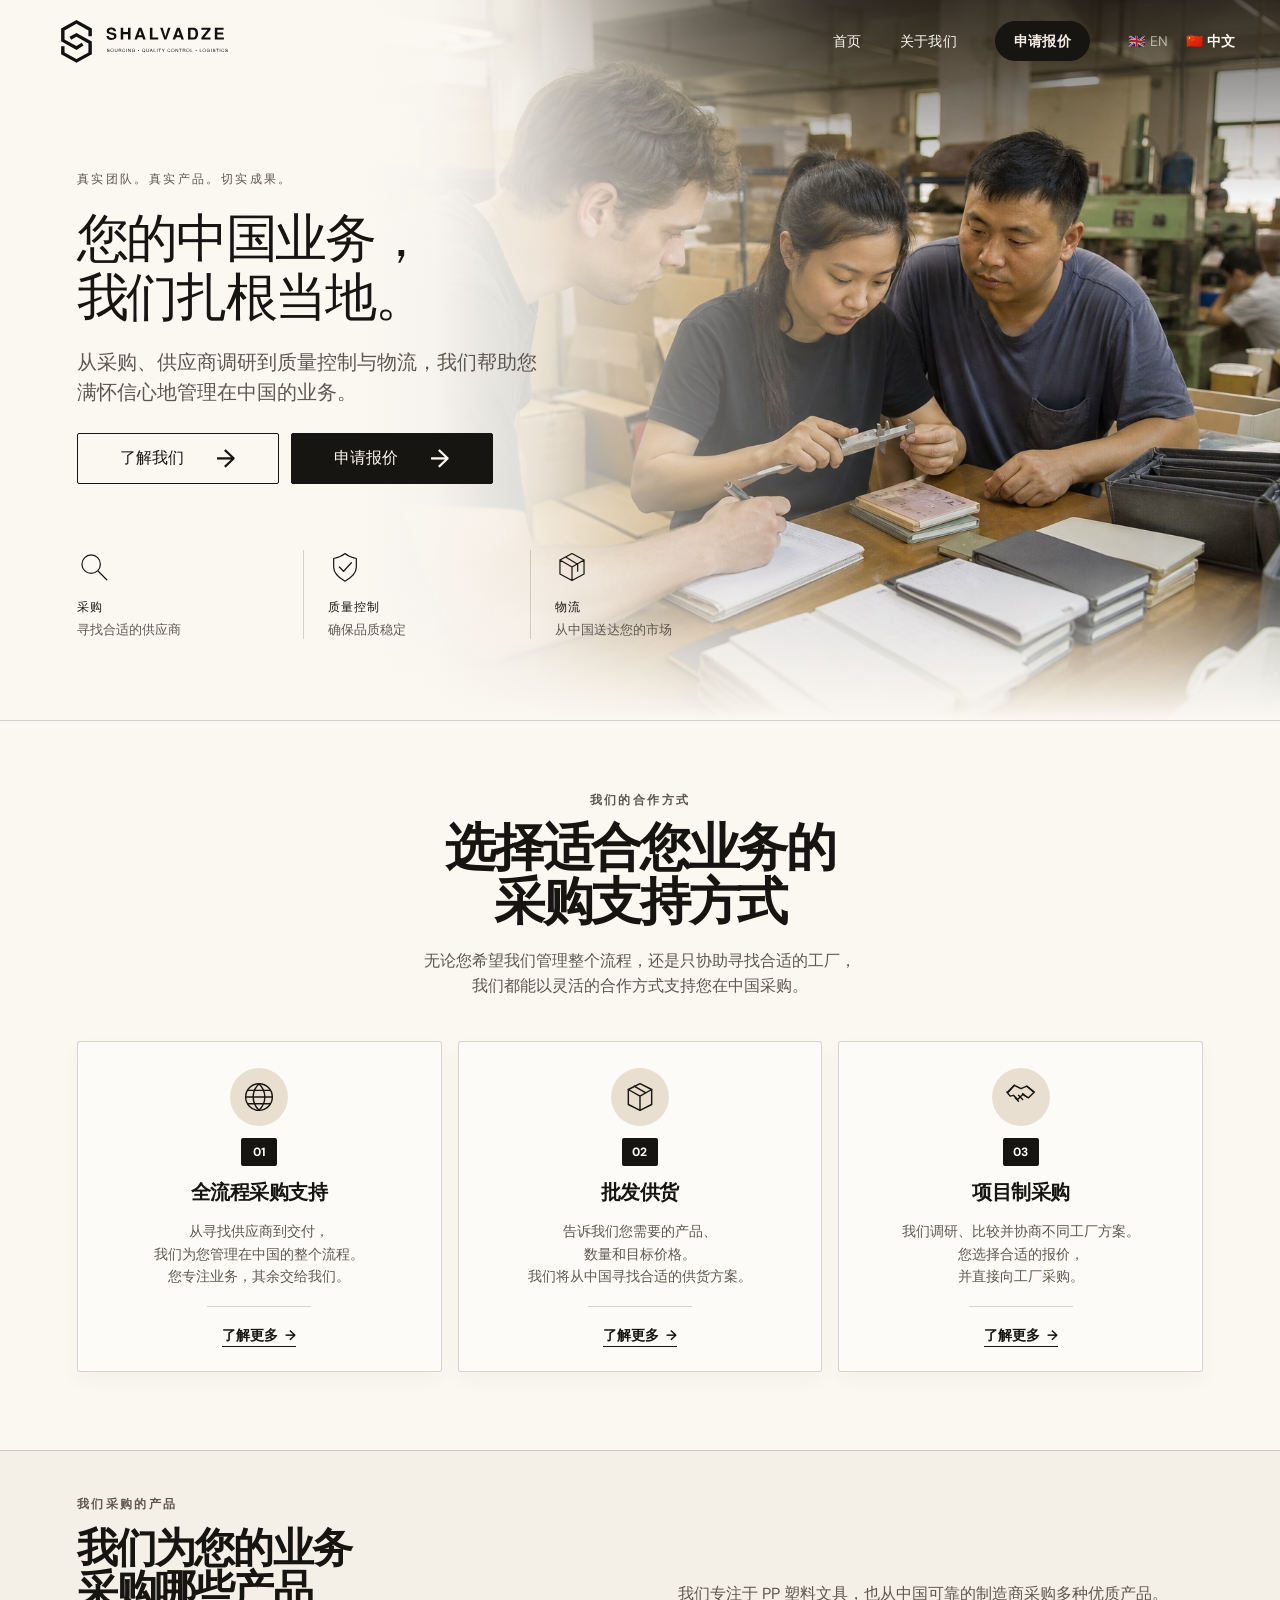
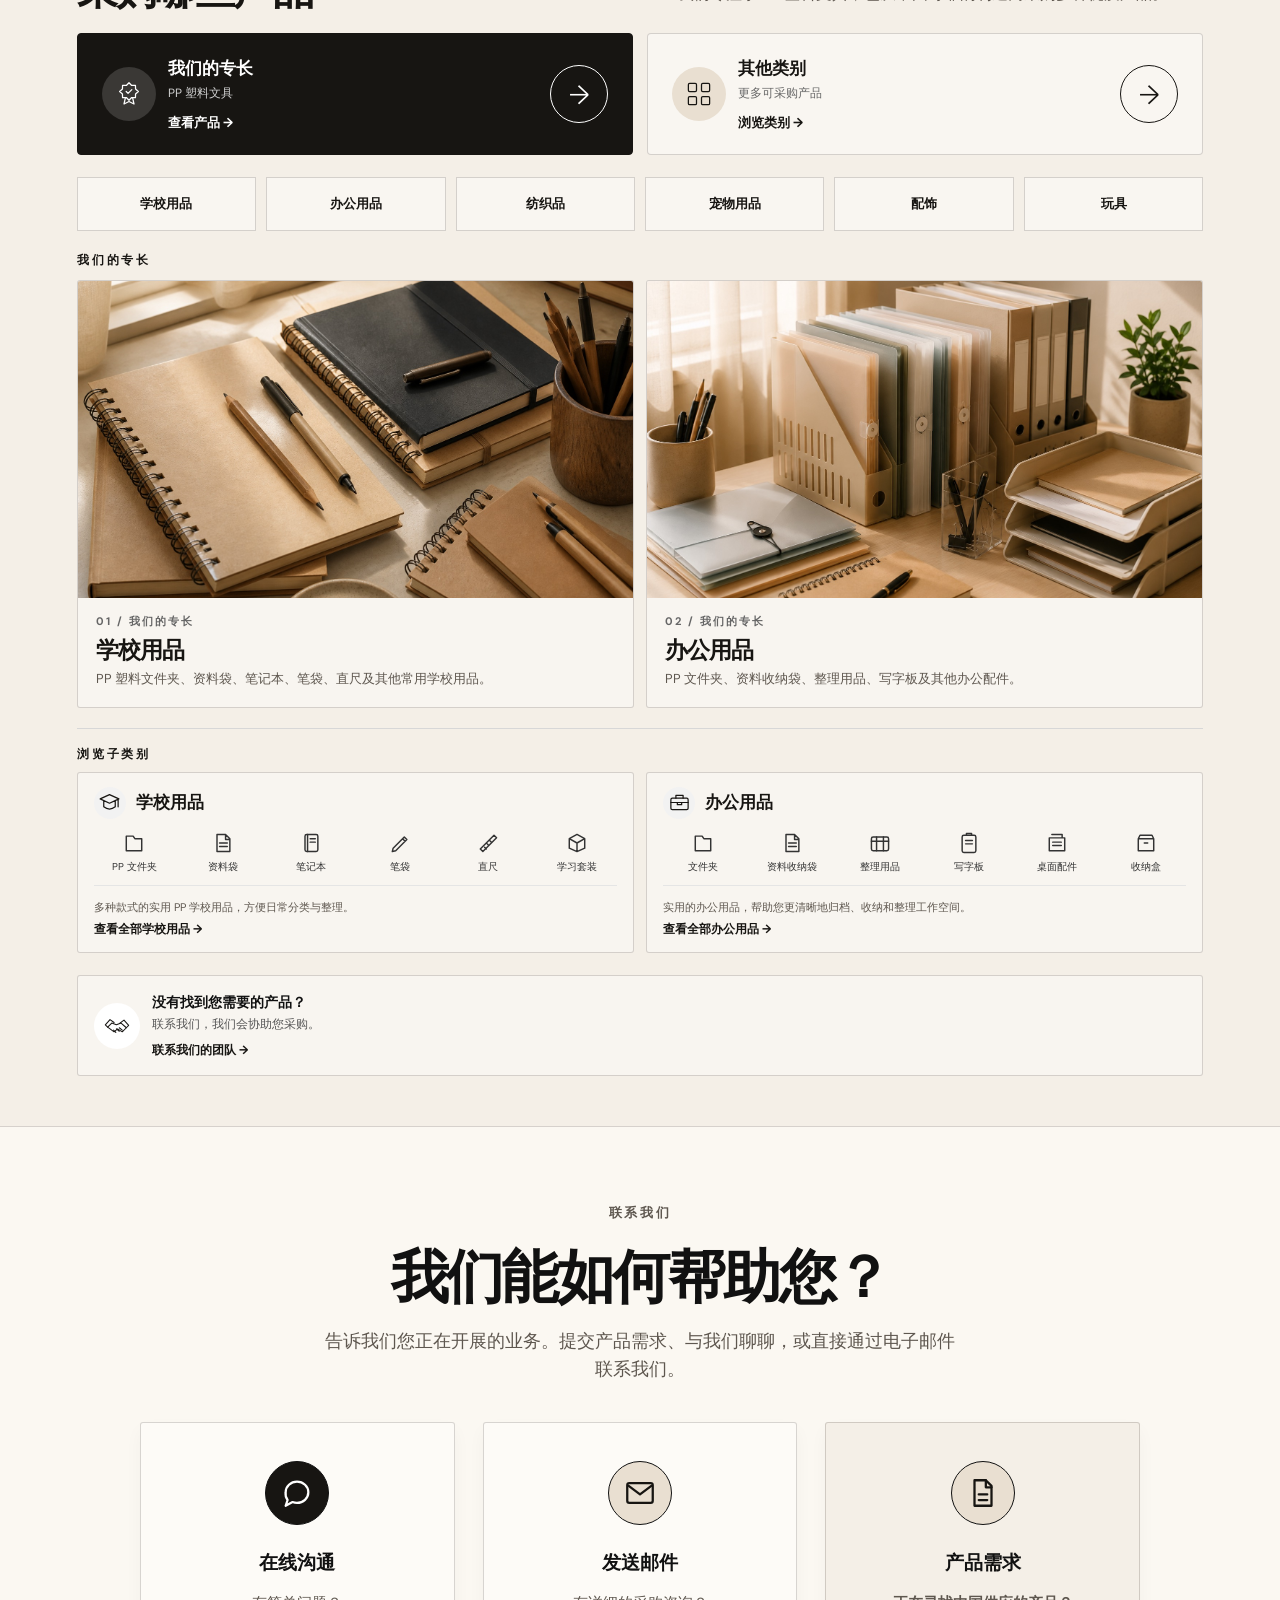
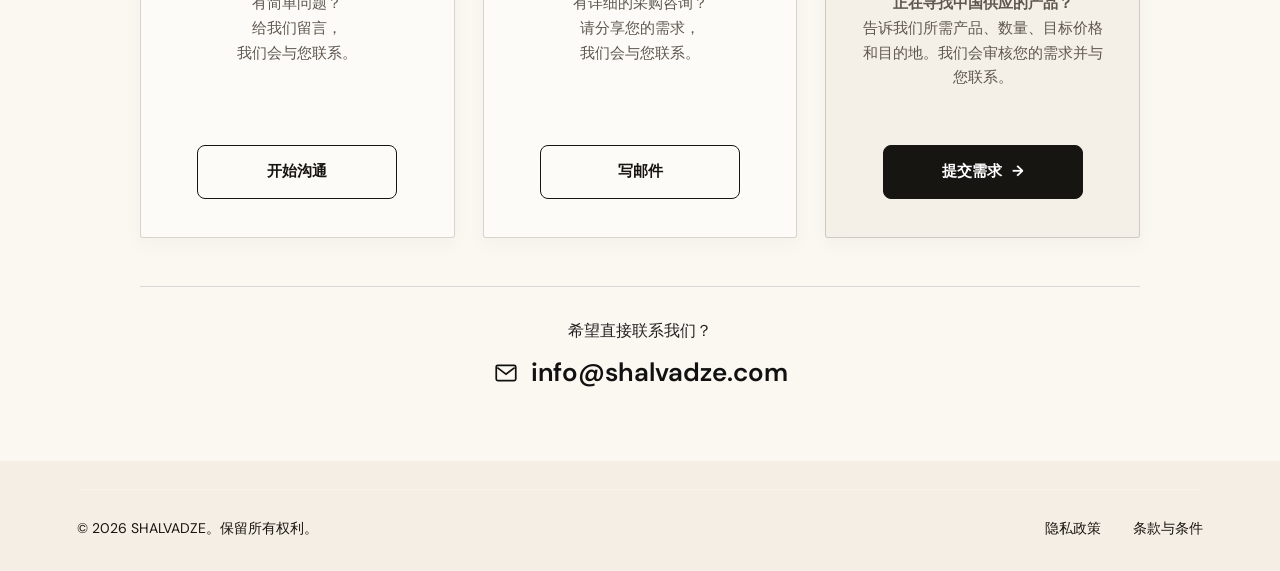
==== commit 897dc5ae: "Add category navigation to product section" ====
--- a/zh/index.html
+++ b/zh/index.html
@@ -205,12 +205,15 @@
         <section id="products" class="products-section" aria-labelledby="products-title">
             <div class="products-container">
                 <div class="products-layout">
-                    <div class="products-overview">
-                        <p class="products-eyebrow">我们采购的产品</p>
-                        <h2 id="products-title"><span class="products-desktop-title">我们为您的业务<br>采购哪些产品</span><span class="products-mobile-intro">为您的业务<br>采购优质产品</span></h2>
+                    <div class="products-header">
+                        <div class="products-overview">
+                            <p class="products-eyebrow">我们采购的产品</p>
+                            <h2 id="products-title"><span class="products-desktop-title">我们为您的业务<br>采购哪些产品</span><span class="products-mobile-intro">为您的业务<br>采购优质产品</span></h2>
+
+                        </div>
                         <p class="products-description">我们专注于 PP 塑料文具，也从中国可靠的制造商采购多种优质产品。</p>
-
-                        <div class="product-selectors" role="tablist" aria-label="产品类别">
+                    </div>
+                    <div class="product-selectors" role="tablist" aria-label="产品类别">
                             <button class="product-selector is-active"
                                     id="products-tab-expertise"
                                     aria-label="我们的专长"
@@ -256,23 +259,17 @@
                                 </span>
                                 <span class="product-selector-arrow" aria-hidden="true">→</span>
                             </button>
-                        </div>
-
-                        <aside class="products-help-card" aria-label="产品采购协助">
-                            <span class="products-help-icon" aria-hidden="true">
-                                <svg viewBox="0 0 48 48" focusable="false">
-                                    <path d="m8 26 7-7 8 3 8-3 9 8-7 7-8-5-6 5Z"></path>
-                                    <path d="m8 26-4-4 8-9 7 5M40 27l4-4-8-9-7 5M18 31l4 4M23 29l5 4M28 27l5 4"></path>
-                                </svg>
-                            </span>
-                            <span class="products-help-copy">
-                                <strong>没有找到您需要的产品？</strong>
-                                <span>联系我们，我们会协助您采购。</span>
-                                <a href="#contact" data-contact-method="contact_section">联系我们的团队 <span aria-hidden="true">→</span></a>
-                            </span>
-                        </aside>
-                    </div>
-
+                    </div>
+                    <nav class="product-category-nav" aria-label="产品分类">
+                        <ul class="product-category-links">
+                            <li><a href="#product-school" data-product-target="expertise">学校用品</a></li>
+                            <li><a href="#product-office" data-product-target="expertise">办公用品</a></li>
+                            <li><a href="#product-textile" data-product-target="other">纺织品</a></li>
+                            <li><a href="#product-pet-supplies" data-product-target="other">宠物用品</a></li>
+                            <li><a href="#product-accessories" data-product-target="other">配饰</a></li>
+                            <li><a href="#product-toys" data-product-target="other">玩具</a></li>
+                        </ul>
+                    </nav>
                     <div class="products-content">
                         <div class="products-panel is-active"
                              id="products-panel-expertise"
@@ -282,7 +279,7 @@
                             <p class="products-panel-label">我们的专长</p>
                             <div class="products-mobile-intro"><h3>学校与办公用品</h3><p>为教育和现代办公场所提供 PP 塑料文具解决方案。</p></div>
                             <div class="expertise-viewport">
-                                    <article class="expertise-slide">
+                                    <article class="expertise-slide" id="product-school" tabindex="-1">
                                         <div class="expertise-visual">
                                             <img src="../images/about/product-stationery.jpg"
                                                  alt=""
@@ -297,7 +294,7 @@
                                         </div>
                                     </article>
 
-                                    <article class="expertise-slide">
+                                    <article class="expertise-slide" id="product-office" tabindex="-1">
                                         <div class="expertise-visual">
                                             <img src="../images/about/product-office-reference.jpg"
                                                  alt=""
@@ -365,7 +362,7 @@
                             <p class="products-panel-label">其他类别</p>
                             <div class="products-mobile-intro"><h3>更多可采购产品</h3><p>我们与值得信赖的制造商合作，采购涵盖多种品类的产品。</p></div>
                             <div class="other-categories-grid">
-                                <article class="other-category-card">
+                                <article class="other-category-card" id="product-textile" tabindex="-1">
                                     <div class="other-category-visual">
                                         <img src="../images/about/product-textiles.jpg" alt="" width="900" height="600" loading="lazy">
                                     </div>
@@ -378,7 +375,7 @@
                                         <span class="other-category-arrow" aria-hidden="true">→</span>
                                     </div>
                                 </article>
-                                <article class="other-category-card">
+                                <article class="other-category-card" id="product-pet-supplies" tabindex="-1">
                                     <div class="other-category-visual">
                                         <img src="../images/about/product-pet-supplies-reference.jpg" alt="" width="1536" height="1024" loading="lazy">
                                     </div>
@@ -391,7 +388,7 @@
                                         <span class="other-category-arrow" aria-hidden="true">→</span>
                                     </div>
                                 </article>
-                                <article class="other-category-card">
+                                <article class="other-category-card" id="product-accessories" tabindex="-1">
                                     <div class="other-category-visual">
                                         <img src="../images/about/product-jewellery.jpg" alt="" width="900" height="600" loading="lazy">
                                     </div>
@@ -404,7 +401,7 @@
                                         <span class="other-category-arrow" aria-hidden="true">→</span>
                                     </div>
                                 </article>
-                                <article class="other-category-card">
+                                <article class="other-category-card" id="product-toys" tabindex="-1">
                                     <div class="other-category-visual">
                                         <img src="../images/about/product-toys.jpg" alt="" width="900" height="600" loading="lazy">
                                     </div>
@@ -420,9 +417,22 @@
                             </div>
                         </div>
                     </div>
-                </div>
-            </div>
-        </section>
+<aside class="products-help-card" aria-label="产品采购协助">
+                            <span class="products-help-icon" aria-hidden="true">
+                                <svg viewBox="0 0 48 48" focusable="false">
+                                    <path d="m8 26 7-7 8 3 8-3 9 8-7 7-8-5-6 5Z"></path>
+                                    <path d="m8 26-4-4 8-9 7 5M40 27l4-4-8-9-7 5M18 31l4 4M23 29l5 4M28 27l5 4"></path>
+                                </svg>
+                            </span>
+                            <span class="products-help-copy">
+                                <strong>没有找到您需要的产品？</strong>
+                                <span>联系我们，我们会协助您采购。</span>
+                                <a href="#contact" data-contact-method="contact_section">联系我们的团队 <span aria-hidden="true">→</span></a>
+                            </span>
+                        </aside>
+</div>
+            </div>
+</section>
 
 
  <section id="contact" class="contact-section">
--- a/css/warm-home.css
+++ b/css/warm-home.css
@@ -399,3 +399,125 @@
 
 /* Remove the spacing that belonged to the homepage footer icon. */
 .warm-home-page .footer-tagline { margin-top: 0; }
+
+/* Product navigation layout A: intro, selectors, category shortcuts, then the existing panels. */
+.warm-home-page #products .products-layout {
+  display: grid;
+  grid-template-columns: minmax(0, 1fr);
+  gap: 22px;
+}
+.warm-home-page #products .products-header {
+  display: grid;
+  grid-template-columns: minmax(0, 1fr) minmax(0, 1fr);
+  gap: clamp(28px, 6vw, 88px);
+  align-items: end;
+}
+.warm-home-page #products .products-overview h2 { max-width: 620px; }
+.warm-home-page #products .products-description {
+  max-width: 590px;
+  margin: 0 0 4px;
+  font-size: 16px;
+  line-height: 1.65;
+}
+.warm-home-page #products .product-selectors {
+  grid-template-columns: repeat(2, minmax(0, 1fr));
+  gap: 14px;
+  margin: 0;
+}
+.warm-home-page #products .product-selector {
+  min-height: 122px;
+  padding: 18px 24px;
+  border-radius: 4px;
+}
+.warm-home-page #products .product-category-nav,
+.warm-home-page #products .product-category-links {
+  width: 100%;
+}
+.warm-home-page #products .product-category-links {
+  display: grid;
+  grid-template-columns: repeat(6, minmax(0, 1fr));
+  gap: 10px;
+  margin: 0;
+  padding: 0;
+  list-style: none;
+}
+.warm-home-page #products .product-category-links a {
+  display: flex;
+  min-height: 54px;
+  padding: 10px 12px;
+  border: 1px solid var(--warm-line);
+  background: rgba(255,255,255,.42);
+  color: var(--warm-ink);
+  font-size: 13px;
+  font-weight: 650;
+  line-height: 1.3;
+  text-align: center;
+  text-decoration: none;
+  align-items: center;
+  justify-content: center;
+  transition: background-color .18s ease, color .18s ease, border-color .18s ease;
+}
+.warm-home-page #products .product-category-links a:hover,
+.warm-home-page #products .product-category-links a:focus-visible {
+  border-color: var(--warm-ink);
+  background: var(--warm-ink);
+  color: #fff;
+}
+.warm-home-page #products .product-category-links a:focus-visible {
+  outline: 2px solid var(--warm-ink);
+  outline-offset: 3px;
+}
+.warm-home-page #products .products-content { min-width: 0; }
+.warm-home-page #products .products-panel { scroll-margin-top: 100px; }
+.warm-home-page #products .expertise-slide[id],
+.warm-home-page #products .other-category-card[id] { scroll-margin-top: 120px; }
+.warm-home-page #products .expertise-slide:focus,
+.warm-home-page #products .other-category-card:focus { outline: 2px solid var(--warm-ink); outline-offset: 3px; }
+.warm-home-page #products .products-help-card { margin-top: 0; }
+
+@media (min-width: 1101px) {
+  .warm-home-page #products {
+    height: auto;
+    min-height: 0;
+    overflow: visible;
+  }
+}
+
+@media (max-width: 700px) {
+  .warm-home-page #products .products-layout { gap: 18px; }
+  .warm-home-page #products .products-header {
+    grid-template-columns: minmax(0, 1fr);
+    gap: 12px;
+  }
+  .warm-home-page #products .products-description { margin: 0; }
+  .warm-home-page #products .product-selectors { margin: 0; }
+  .warm-home-page #products .product-selector {
+    min-height: 58px;
+    padding: 8px 6px;
+    border-radius: 6px;
+  }
+  .warm-home-page #products .product-selector-icon,
+  .warm-home-page #products .product-selector-arrow,
+  .warm-home-page #products .product-selector-subtitle,
+  .warm-home-page #products .product-selector-action { display: none; }
+  .warm-home-page #products .product-selector-copy { display: block; }
+  .warm-home-page #products .product-selector-label {
+    display: block;
+    font-size: 13px;
+    line-height: 1.2;
+    text-align: center;
+  }
+  .warm-home-page #products .product-category-links {
+    grid-template-columns: repeat(2, minmax(0, 1fr));
+    gap: 8px;
+  }
+  .warm-home-page #products .product-category-links a {
+    min-height: 44px;
+    padding: 8px 6px;
+    font-size: 12px;
+  }
+}
+
+@media (prefers-reduced-motion: reduce) {
+  .warm-home-page #products .product-category-links a { transition: none; }
+}
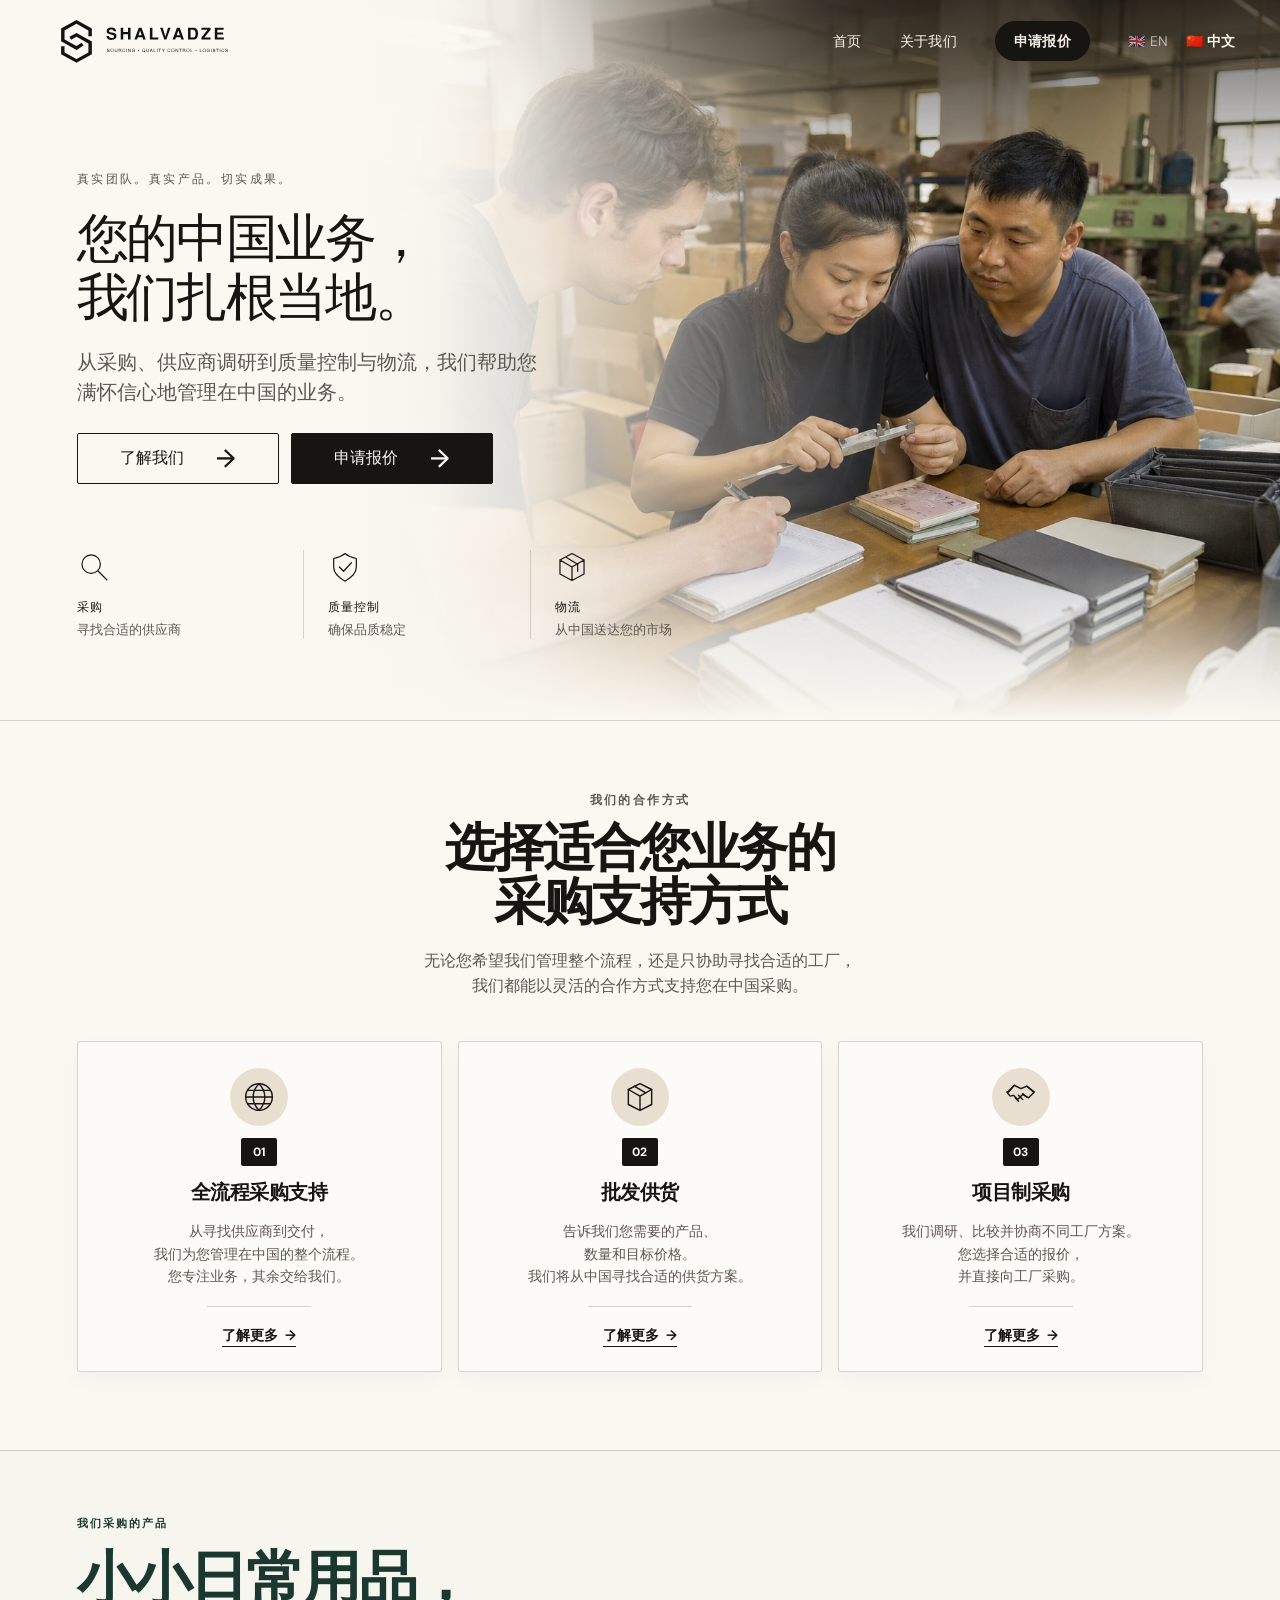
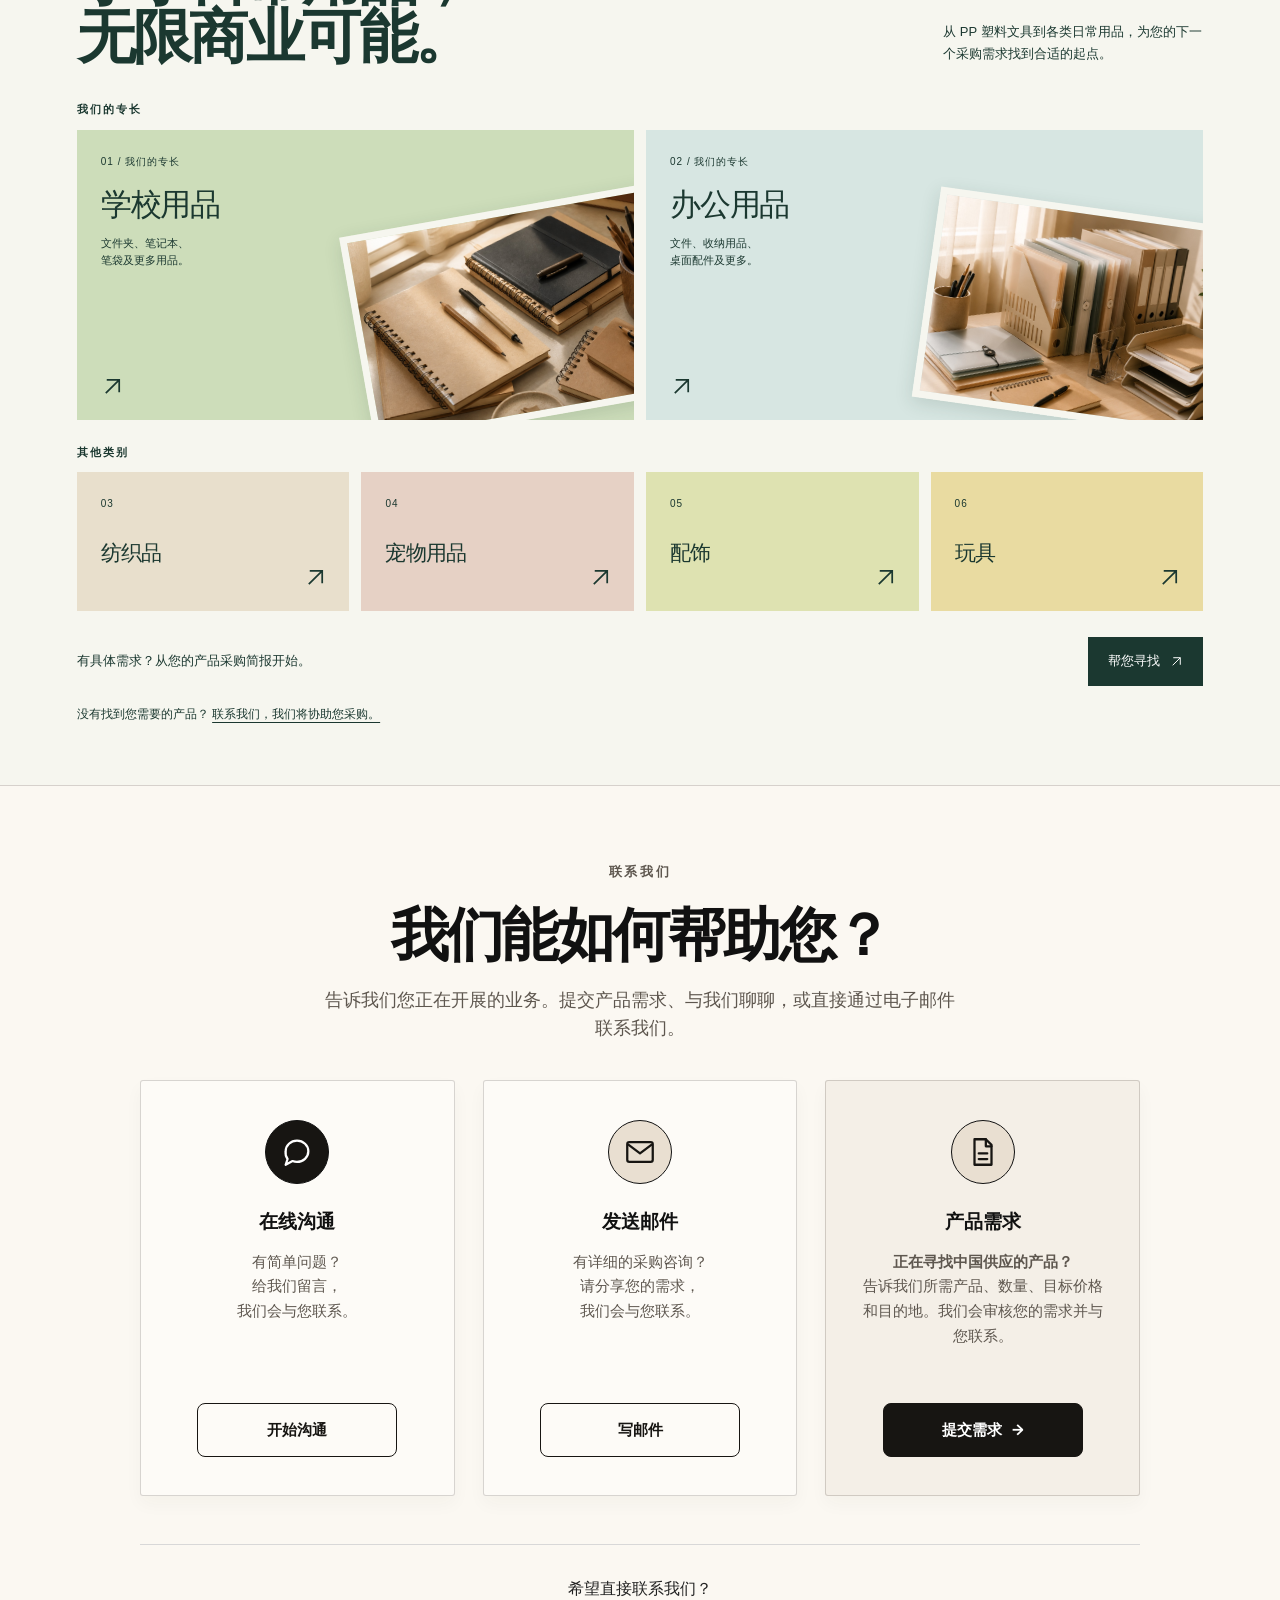
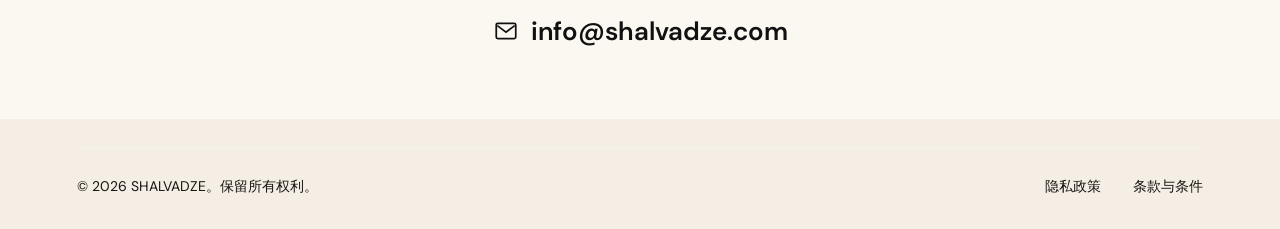
==== commit 033016f2: "Replace product section with responsive category index" ====
--- a/zh/index.html
+++ b/zh/index.html
@@ -46,6 +46,7 @@
     <link href="https://fonts.googleapis.com/css2?family=Caveat:wght@400;500;600&family=DM+Sans:wght@400;500;600;700&family=Inter:wght@100..900&display=swap" rel="stylesheet">
     <link rel="stylesheet" href="../css/style.css?v=20260903-mobile-nav-reference">
     <link rel="stylesheet" href="../css/warm-home.css?v=20260905-hero-ctas">
+    <link rel="stylesheet" href="../css/category-index.css?v=20261017">
 </head>
 
 <body id="top" class="warm-home-page">
@@ -202,237 +203,115 @@
             </div>
         </section>
 
-        <section id="products" class="products-section" aria-labelledby="products-title">
-            <div class="products-container">
-                <div class="products-layout">
-                    <div class="products-header">
-                        <div class="products-overview">
-                            <p class="products-eyebrow">我们采购的产品</p>
-                            <h2 id="products-title"><span class="products-desktop-title">我们为您的业务<br>采购哪些产品</span><span class="products-mobile-intro">为您的业务<br>采购优质产品</span></h2>
-
-                        </div>
-                        <p class="products-description">我们专注于 PP 塑料文具，也从中国可靠的制造商采购多种优质产品。</p>
-                    </div>
-                    <div class="product-selectors" role="tablist" aria-label="产品类别">
-                            <button class="product-selector is-active"
-                                    id="products-tab-expertise"
-                                    aria-label="我们的专长"
-                                    type="button"
-                                    role="tab"
-                                    aria-selected="true"
-                                    aria-controls="products-panel-expertise"
-                                    data-products-panel="expertise">
-                                <span class="product-selector-icon" aria-hidden="true">
-                                    <svg viewBox="0 0 48 48" focusable="false">
-                                        <path d="m24 6 4.3 4.3 6-.2.2 6L39 20l-4.5 3.9-.2 6-6-.2L24 34l-4.3-4.3-6 .2-.2-6L9 20l4.5-3.9.2-6 6 .2Z"></path>
-                                        <path d="m19.5 20 3 3 6-6M18 31l-2 9 8-4 8 4-2-9"></path>
-                                    </svg>
-                                </span>
-                                <span class="product-selector-copy">
-                                    <span class="product-selector-label">我们的专长</span>
-                                    <span class="product-selector-subtitle">PP 塑料文具</span>
-                                    <span class="product-selector-action">查看产品 <span aria-hidden="true">→</span></span>
-                                </span>
-                                <span class="product-selector-arrow" aria-hidden="true">→</span>
-                            </button>
-                            <button class="product-selector"
-                                    id="products-tab-other"
-                                    aria-label="其他品类"
-                                    type="button"
-                                    role="tab"
-                                    aria-selected="false"
-                                    aria-controls="products-panel-other"
-                                    tabindex="-1"
-                                    data-products-panel="other">
-                                <span class="product-selector-icon" aria-hidden="true">
-                                    <svg viewBox="0 0 48 48" focusable="false">
-                                        <rect x="7" y="7" width="13" height="13" rx="2"></rect>
-                                        <rect x="28" y="7" width="13" height="13" rx="2"></rect>
-                                        <rect x="7" y="28" width="13" height="13" rx="2"></rect>
-                                        <rect x="28" y="28" width="13" height="13" rx="2"></rect>
-                                    </svg>
-                                </span>
-                                <span class="product-selector-copy">
-                                    <span class="product-selector-label">其他类别</span>
-                                    <span class="product-selector-subtitle">更多可采购产品</span>
-                                    <span class="product-selector-action">浏览类别 <span aria-hidden="true">→</span></span>
-                                </span>
-                                <span class="product-selector-arrow" aria-hidden="true">→</span>
-                            </button>
-                    </div>
-                    <nav class="product-category-nav" aria-label="产品分类">
-                        <ul class="product-category-links">
-                            <li><a href="#product-school" data-product-target="expertise">学校用品</a></li>
-                            <li><a href="#product-office" data-product-target="expertise">办公用品</a></li>
-                            <li><a href="#product-textile" data-product-target="other">纺织品</a></li>
-                            <li><a href="#product-pet-supplies" data-product-target="other">宠物用品</a></li>
-                            <li><a href="#product-accessories" data-product-target="other">配饰</a></li>
-                            <li><a href="#product-toys" data-product-target="other">玩具</a></li>
-                        </ul>
-                    </nav>
-                    <div class="products-content">
-                        <div class="products-panel is-active"
-                             id="products-panel-expertise"
-                             role="tabpanel"
-                             aria-labelledby="products-tab-expertise"
-                            data-products-content="expertise">
-                            <p class="products-panel-label">我们的专长</p>
-                            <div class="products-mobile-intro"><h3>学校与办公用品</h3><p>为教育和现代办公场所提供 PP 塑料文具解决方案。</p></div>
-                            <div class="expertise-viewport">
-                                    <article class="expertise-slide" id="product-school" tabindex="-1">
-                                        <div class="expertise-visual">
-                                            <img src="../images/about/product-stationery.jpg"
+        <section id="products" class="products-section category-index" aria-labelledby="products-title">
+            <div class="category-index-container">
+                <div class="category-index-headline">
+                    <div><p class="category-index-kicker">我们采购的产品</p><h2 id="products-title">小小日常用品，<br>无限商业可能。</h2></div>
+                    <p class="category-index-intro">从 PP 塑料文具到各类日常用品，为您的下一个采购需求找到合适的起点。</p>
+                </div>
+                <div class="category-index-group" aria-labelledby="category-group-0">
+                    <h3 class="category-index-kicker" id="category-group-0">我们的专长</h3>
+                    <div class="category-index-grid category-index-grid--expertise">
+                        <details class="category-index-card category-index-card--1" id="product-school">
+                            <summary>
+                                <span class="category-index-number">01 / 我们的专长</span>
+                                <h4>学校用品</h4>
+                                <p class="category-index-teaser">文件夹、笔记本、<br>笔袋及更多用品。</p>
+                                <img src="../images/about/product-stationery.jpg"
                                                  alt=""
                                                  width="1200"
                                                  height="800"
                                                  loading="lazy">
-                                        </div>
-                                        <div class="expertise-slide-copy">
-                                            <span>01 / 我们的专长</span>
-                                            <h3>学校用品</h3>
-                                            <p>PP 塑料文件夹、资料袋、笔记本、笔袋、直尺及其他常用学校用品。</p>
-                                        </div>
-                                    </article>
-
-                                    <article class="expertise-slide" id="product-office" tabindex="-1">
-                                        <div class="expertise-visual">
-                                            <img src="../images/about/product-office-reference.jpg"
+                                <span class="category-index-go"><svg viewBox="0 0 24 24" aria-hidden="true" focusable="false"><path d="M5 19 19 5M6 5h13v13"/></svg></span>
+                            </summary>
+                            <div class="category-index-detail">
+                                <p>PP 塑料文件夹、资料袋、笔记本、笔袋、直尺及其他常用学校用品。</p>
+                                <ul><li>PP 文件夹</li><li>资料袋</li><li>笔记本</li><li>笔袋</li><li>直尺</li><li>学习套装</li></ul>
+                                <p>多种款式的实用 PP 学校用品，方便日常分类与整理。</p>
+                                <a href="product-request.html" data-product-request-link>提交采购需求 <svg viewBox="0 0 24 24" aria-hidden="true" focusable="false"><path d="M5 19 19 5M6 5h13v13"/></svg></a>
+                            </div>
+                        </details>
+                        <details class="category-index-card category-index-card--2" id="product-office">
+                            <summary>
+                                <span class="category-index-number">02 / 我们的专长</span>
+                                <h4>办公用品</h4>
+                                <p class="category-index-teaser">文件、收纳用品、<br>桌面配件及更多。</p>
+                                <img src="../images/about/product-office-reference.jpg"
                                                  alt=""
                                                  width="1200"
                                                  height="800"
                                                  loading="lazy">
-                                        </div>
-                                        <div class="expertise-slide-copy">
-                                            <span>02 / 我们的专长</span>
-                                            <h3>办公用品</h3>
-                                            <p>PP 文件夹、资料收纳袋、整理用品、写字板及其他办公配件。</p>
-                                        </div>
-                                    </article>
+                                <span class="category-index-go"><svg viewBox="0 0 24 24" aria-hidden="true" focusable="false"><path d="M5 19 19 5M6 5h13v13"/></svg></span>
+                            </summary>
+                            <div class="category-index-detail">
+                                <p>PP 文件夹、资料收纳袋、整理用品、写字板及其他办公配件。</p>
+                                <ul><li>文件夹</li><li>资料收纳袋</li><li>整理用品</li><li>写字板</li><li>桌面配件</li><li>收纳盒</li></ul>
+                                <p>实用的办公用品，帮助您更清晰地归档、收纳和整理工作空间。</p>
+                                <a href="product-request.html" data-product-request-link>提交采购需求 <svg viewBox="0 0 24 24" aria-hidden="true" focusable="false"><path d="M5 19 19 5M6 5h13v13"/></svg></a>
                             </div>
-
-                            <div class="products-subcategory-heading">
-                                <p class="products-subcategory-label">浏览子类别</p>
+                        </details>
+                    </div>
+                </div>
+                <div class="category-index-group" aria-labelledby="category-group-2">
+                    <h3 class="category-index-kicker" id="category-group-2">其他类别</h3>
+                    <div class="category-index-grid">
+                        <details class="category-index-card category-index-card--3" id="product-textile">
+                            <summary>
+                                <span class="category-index-number">03</span>
+                                <h4>纺织品</h4>
+                                <span class="category-index-go"><svg viewBox="0 0 24 24" aria-hidden="true" focusable="false"><path d="M5 19 19 5M6 5h13v13"/></svg></span>
+                            </summary>
+                            <div class="category-index-detail">
+                                <img src="../images/about/product-textiles.jpg" alt="" width="900" height="600" loading="lazy">
+                                <p>满足不同业务需求的优质面料与纺织产品。</p>
+                                <a href="product-request.html" data-product-request-link>提交采购需求 <svg viewBox="0 0 24 24" aria-hidden="true" focusable="false"><path d="M5 19 19 5M6 5h13v13"/></svg></a>
                             </div>
-                            <div class="expertise-subcategories">
-                                <div class="subcategory-group">
-                                    <div class="subcategory-heading-row">
-                                        <span class="subcategory-heading-icon" aria-hidden="true">
-                                            <svg viewBox="0 0 32 32" focusable="false"><path d="m3 11 13-6 13 6-13 6Zm5 3v8c5 4 11 4 16 0v-8M28 12v10"></path></svg>
-                                        </span>
-                                        <h4>学校用品</h4>
-                                    </div>
-                                    <ul class="subcategory-items">
-                                        <li><span class="subcategory-item-icon" aria-hidden="true"><svg viewBox="0 0 28 28"><path d="M5 6h8l2 3h8v14H5Z"></path></svg></span><span>PP 文件夹</span></li>
-                                        <li><span class="subcategory-item-icon" aria-hidden="true"><svg viewBox="0 0 28 28"><path d="M7 4h10l5 5v15H7Zm10 0v6h5M10 14h9M10 18h9"></path></svg></span><span>资料袋</span></li>
-                                        <li><span class="subcategory-item-icon" aria-hidden="true"><svg viewBox="0 0 28 28"><rect x="7" y="4" width="15" height="20" rx="2"></rect><path d="M10 4v20M13 9h6M13 13h6"></path></svg></span><span>笔记本</span></li>
-                                        <li><span class="subcategory-item-icon" aria-hidden="true"><svg viewBox="0 0 28 28"><path d="m6 20 13-13 3 3-13 13-4 1Zm11-11 3 3"></path></svg></span><span>笔袋</span></li>
-                                        <li><span class="subcategory-item-icon" aria-hidden="true"><svg viewBox="0 0 28 28"><path d="m5 21 16-16 3 3L8 24Zm5-2 2 2m1-6 2 2m1-6 2 2"></path></svg></span><span>直尺</span></li>
-                                        <li><span class="subcategory-item-icon" aria-hidden="true"><svg viewBox="0 0 28 28"><path d="m5 9 9-5 9 5-9 5Zm0 0v11l9 4 9-4V9M14 14v10"></path></svg></span><span>学习套装</span></li>
-                                    </ul>
-                                    <p class="subcategory-description">多种款式的实用 PP 学校用品，方便日常分类与整理。</p>
-                                    <span class="subcategory-future-link">查看全部学校用品 <span aria-hidden="true">→</span></span>
-                                </div>
-                                <div class="subcategory-group">
-                                    <div class="subcategory-heading-row">
-                                        <span class="subcategory-heading-icon" aria-hidden="true">
-                                            <svg viewBox="0 0 32 32" focusable="false"><rect x="4" y="10" width="24" height="16" rx="2"></rect><path d="M11 10V6h10v4M4 16h24M13 16v3h6v-3"></path></svg>
-                                        </span>
-                                        <h4>办公用品</h4>
-                                    </div>
-                                    <ul class="subcategory-items">
-                                        <li><span class="subcategory-item-icon" aria-hidden="true"><svg viewBox="0 0 28 28"><path d="M5 6h8l2 3h8v14H5Z"></path></svg></span><span>文件夹</span></li>
-                                        <li><span class="subcategory-item-icon" aria-hidden="true"><svg viewBox="0 0 28 28"><path d="M7 4h10l5 5v15H7Zm10 0v6h5M10 14h9M10 18h9"></path></svg></span><span>资料收纳袋</span></li>
-                                        <li><span class="subcategory-item-icon" aria-hidden="true"><svg viewBox="0 0 28 28"><rect x="4" y="7" width="20" height="16" rx="2"></rect><path d="M4 12h20M10 7v16M18 7v16"></path></svg></span><span>整理用品</span></li>
-                                        <li><span class="subcategory-item-icon" aria-hidden="true"><svg viewBox="0 0 28 28"><rect x="6" y="5" width="16" height="20" rx="2"></rect><path d="M11 5V3h6v2M10 11h8M10 15h8"></path></svg></span><span>写字板</span></li>
-                                        <li><span class="subcategory-item-icon" aria-hidden="true"><svg viewBox="0 0 28 28"><path d="M5 8h18v15H5Zm3-4h12v4H8M9 13h10M9 17h10"></path></svg></span><span>桌面配件</span></li>
-                                        <li><span class="subcategory-item-icon" aria-hidden="true"><svg viewBox="0 0 28 28"><path d="M5 9h18v14H5Zm2-4h14l2 4H5Zm5 9h4"></path></svg></span><span>收纳盒</span></li>
-                                    </ul>
-                                    <p class="subcategory-description">实用的办公用品，帮助您更清晰地归档、收纳和整理工作空间。</p>
-                                    <span class="subcategory-future-link">查看全部办公用品 <span aria-hidden="true">→</span></span>
-                                </div>
+                        </details>
+                        <details class="category-index-card category-index-card--4" id="product-pet-supplies">
+                            <summary>
+                                <span class="category-index-number">04</span>
+                                <h4>宠物用品</h4>
+                                <span class="category-index-go"><svg viewBox="0 0 24 24" aria-hidden="true" focusable="false"><path d="M5 19 19 5M6 5h13v13"/></svg></span>
+                            </summary>
+                            <div class="category-index-detail">
+                                <img src="../images/about/product-pet-supplies-reference.jpg" alt="" width="1536" height="1024" loading="lazy">
+                                <p>适合宠物及宠物相关企业的实用可靠用品。</p>
+                                <a href="product-request.html" data-product-request-link>提交采购需求 <svg viewBox="0 0 24 24" aria-hidden="true" focusable="false"><path d="M5 19 19 5M6 5h13v13"/></svg></a>
                             </div>
-                        </div>
-
-                        <div class="products-panel"
-                             id="products-panel-other"
-                             role="tabpanel"
-                             aria-labelledby="products-tab-other"
-                             data-products-content="other"
-                             hidden>
-                            <p class="products-panel-label">其他类别</p>
-                            <div class="products-mobile-intro"><h3>更多可采购产品</h3><p>我们与值得信赖的制造商合作，采购涵盖多种品类的产品。</p></div>
-                            <div class="other-categories-grid">
-                                <article class="other-category-card" id="product-textile" tabindex="-1">
-                                    <div class="other-category-visual">
-                                        <img src="../images/about/product-textiles.jpg" alt="" width="900" height="600" loading="lazy">
-                                    </div>
-                                    <div class="other-category-copy">
-                                        <div class="other-category-title">
-                                            <span class="other-category-icon" aria-hidden="true"><svg viewBox="0 0 32 32"><path d="m11 6-7 5 4 7 4-2v11h8V16l4 2 4-7-7-5c-1 4-9 4-10 0Z"></path></svg></span>
-                                            <h3>纺织品</h3>
-                                        </div>
-                                        <p>满足不同业务需求的优质面料与纺织产品。</p>
-                                        <span class="other-category-arrow" aria-hidden="true">→</span>
-                                    </div>
-                                </article>
-                                <article class="other-category-card" id="product-pet-supplies" tabindex="-1">
-                                    <div class="other-category-visual">
-                                        <img src="../images/about/product-pet-supplies-reference.jpg" alt="" width="1536" height="1024" loading="lazy">
-                                    </div>
-                                    <div class="other-category-copy">
-                                        <div class="other-category-title">
-                                            <span class="other-category-icon" aria-hidden="true"><svg viewBox="0 0 32 32"><circle cx="9" cy="10" r="3"></circle><circle cx="16" cy="7" r="3"></circle><circle cx="23" cy="10" r="3"></circle><path d="M8 23c1-7 5-11 8-11s7 4 8 11c-4 4-12 4-16 0Z"></path></svg></span>
-                                            <h3>宠物用品</h3>
-                                        </div>
-                                        <p>适合宠物及宠物相关企业的实用可靠用品。</p>
-                                        <span class="other-category-arrow" aria-hidden="true">→</span>
-                                    </div>
-                                </article>
-                                <article class="other-category-card" id="product-accessories" tabindex="-1">
-                                    <div class="other-category-visual">
-                                        <img src="../images/about/product-jewellery.jpg" alt="" width="900" height="600" loading="lazy">
-                                    </div>
-                                    <div class="other-category-copy">
-                                        <div class="other-category-title">
-                                            <span class="other-category-icon" aria-hidden="true"><svg viewBox="0 0 32 32"><path d="M7 10h18l2 17H5Zm5 0V7c0-5 8-5 8 0v3"></path></svg></span>
-                                            <h3>配饰</h3>
-                                        </div>
-                                        <p>多种设计风格的时尚与生活配饰。</p>
-                                        <span class="other-category-arrow" aria-hidden="true">→</span>
-                                    </div>
-                                </article>
-                                <article class="other-category-card" id="product-toys" tabindex="-1">
-                                    <div class="other-category-visual">
-                                        <img src="../images/about/product-toys.jpg" alt="" width="900" height="600" loading="lazy">
-                                    </div>
-                                    <div class="other-category-copy">
-                                        <div class="other-category-title">
-                                            <span class="other-category-icon" aria-hidden="true"><svg viewBox="0 0 32 32"><rect x="4" y="16" width="11" height="11" rx="2"></rect><rect x="13" y="7" width="11" height="20" rx="2"></rect><circle cx="25" cy="20" r="5"></circle><path d="M7 21h5M9.5 18.5v5M16 12h5"></path></svg></span>
-                                            <h3>玩具</h3>
-                                        </div>
-                                        <p>多种类别、安全有趣的儿童玩具。</p>
-                                        <span class="other-category-arrow" aria-hidden="true">→</span>
-                                    </div>
-                                </article>
+                        </details>
+                        <details class="category-index-card category-index-card--5" id="product-accessories">
+                            <summary>
+                                <span class="category-index-number">05</span>
+                                <h4>配饰</h4>
+                                <span class="category-index-go"><svg viewBox="0 0 24 24" aria-hidden="true" focusable="false"><path d="M5 19 19 5M6 5h13v13"/></svg></span>
+                            </summary>
+                            <div class="category-index-detail">
+                                <img src="../images/about/product-jewellery.jpg" alt="" width="900" height="600" loading="lazy">
+                                <p>多种设计风格的时尚与生活配饰。</p>
+                                <a href="product-request.html" data-product-request-link>提交采购需求 <svg viewBox="0 0 24 24" aria-hidden="true" focusable="false"><path d="M5 19 19 5M6 5h13v13"/></svg></a>
                             </div>
-                        </div>
-                    </div>
-<aside class="products-help-card" aria-label="产品采购协助">
-                            <span class="products-help-icon" aria-hidden="true">
-                                <svg viewBox="0 0 48 48" focusable="false">
-                                    <path d="m8 26 7-7 8 3 8-3 9 8-7 7-8-5-6 5Z"></path>
-                                    <path d="m8 26-4-4 8-9 7 5M40 27l4-4-8-9-7 5M18 31l4 4M23 29l5 4M28 27l5 4"></path>
-                                </svg>
-                            </span>
-                            <span class="products-help-copy">
-                                <strong>没有找到您需要的产品？</strong>
-                                <span>联系我们，我们会协助您采购。</span>
-                                <a href="#contact" data-contact-method="contact_section">联系我们的团队 <span aria-hidden="true">→</span></a>
-                            </span>
-                        </aside>
-</div>
-            </div>
-</section>
+                        </details>
+                        <details class="category-index-card category-index-card--6" id="product-toys">
+                            <summary>
+                                <span class="category-index-number">06</span>
+                                <h4>玩具</h4>
+                                <span class="category-index-go"><svg viewBox="0 0 24 24" aria-hidden="true" focusable="false"><path d="M5 19 19 5M6 5h13v13"/></svg></span>
+                            </summary>
+                            <div class="category-index-detail">
+                                <img src="../images/about/product-toys.jpg" alt="" width="900" height="600" loading="lazy">
+                                <p>多种类别、安全有趣的儿童玩具。</p>
+                                <a href="product-request.html" data-product-request-link>提交采购需求 <svg viewBox="0 0 24 24" aria-hidden="true" focusable="false"><path d="M5 19 19 5M6 5h13v13"/></svg></a>
+                            </div>
+                        </details>
+                    </div>
+                </div>
+                <div class="category-index-request">
+                    <p>有具体需求？从您的产品采购简报开始。</p>
+                    <a class="category-index-cta" href="product-request.html" data-product-request-link>帮您寻找 <svg viewBox="0 0 24 24" aria-hidden="true" focusable="false"><path d="M5 19 19 5M6 5h13v13"/></svg></a>
+                </div>
+                <p class="category-index-help">没有找到您需要的产品？ <a href="#contact" data-contact-method="contact_section">联系我们，我们将协助您采购。</a></p>
+            </div>
+        </section>
 
 
  <section id="contact" class="contact-section">
@@ -647,6 +526,7 @@
 <script src="../js/language.js?v=20260830"></script>
 <script src="../js/script.js?v=20260905-hero-ctas"></script>
 
+<script src="../js/category-index.js?v=20261017"></script>
 </body>
 
 </html>
--- a/css/warm-home.css
+++ b/css/warm-home.css
@@ -521,3 +521,79 @@
 @media (prefers-reduced-motion: reduce) {
   .warm-home-page #products .product-category-links a { transition: none; }
 }
+
+/* Keep the active product cards in the visible area below the fixed site header. */
+.warm-home-page #products {
+  scroll-margin-top: 82px;
+  box-sizing: border-box;
+  min-height: calc(100vh - 82px);
+  min-height: calc(100dvh - 82px);
+  padding: 18px 6% 26px;
+}
+.warm-home-page #products .products-layout { gap: 14px; }
+.warm-home-page #products .product-selectors { gap: 10px; }
+.warm-home-page #products .product-selector {
+  min-height: 92px;
+  padding: 14px 22px;
+}
+.warm-home-page #products .products-panel-label { margin-bottom: 8px; }
+.warm-home-page #products .expertise-visual { aspect-ratio: 2.35 / 1; }
+.warm-home-page #products .expertise-slide-copy { padding: 12px 16px 14px; }
+.warm-home-page #products .expertise-slide-copy h3 { margin: 8px 0 6px; }
+
+@media (min-width: 701px) and (max-height: 800px) {
+  .warm-home-page #products { padding-top: 12px; padding-bottom: 14px; }
+  .warm-home-page #products .products-layout { gap: 10px; }
+  .warm-home-page #products .product-selector { min-height: 78px; }
+  .warm-home-page #products .expertise-visual { aspect-ratio: 2.6 / 1; }
+  .warm-home-page #products .expertise-slide-copy { padding-top: 9px; padding-bottom: 10px; }
+  .warm-home-page #products .expertise-slide-copy h3 { margin-top: 6px; margin-bottom: 4px; }
+}
+
+@media (max-width: 700px) {
+  .warm-home-page #products {
+    scroll-margin-top: 76px;
+    min-height: calc(100vh - 76px);
+    min-height: calc(100dvh - 76px);
+    padding: 12px 16px 18px;
+  }
+  .warm-home-page #products .products-layout { gap: 6px; }
+  .warm-home-page #products .products-header { gap: 8px; }
+  .warm-home-page #products .product-selector { min-height: 48px; }
+  .warm-home-page #products .product-category-links { gap: 6px; }
+  .warm-home-page #products .product-category-links a { min-height: 44px; }
+  .warm-home-page #products .products-panel-label { margin-bottom: 4px; }
+  .warm-home-page #products .products-mobile-intro p { margin-bottom: 6px; }
+  .warm-home-page #products .expertise-visual { aspect-ratio: 1.9 / 1; }
+  .warm-home-page #products .expertise-slide-copy { padding: 8px 8px 8px; }
+  .warm-home-page #products .expertise-slide-copy h3 { margin-bottom: 6px; }
+  .warm-home-page #products .expertise-slide-copy p { font-size: 12.5px; line-height: 1.35; }
+}
+
+/* Mobile browser chrome shortens the dynamic viewport while its bars are open. */
+@media (max-width: 700px) and (max-height: 780px) {
+  .warm-home-page #products { padding-top: 10px; padding-bottom: 12px; }
+  .warm-home-page #products .products-layout { gap: 4px; }
+  .warm-home-page #products .products-header { gap: 6px; }
+  .warm-home-page #products .products-overview h2 { font-size: clamp(28px, 7.2vw, 30px); }
+  .warm-home-page #products .products-description { font-size: 13px; line-height: 1.4; }
+  .warm-home-page #products .products-mobile-intro h3 { font-size: 22px; }
+  .warm-home-page #products .products-mobile-intro p { margin-top: 4px; margin-bottom: 4px; font-size: 13px; line-height: 1.35; }
+  .warm-home-page #products .expertise-visual { aspect-ratio: 2.35 / 1; }
+  .warm-home-page #products .expertise-slide-copy p { font-size: 12px; line-height: 1.3; }
+}
+
+@media (max-width: 700px) {
+  .warm-home-page #products .products-subcategory-heading {
+    display: block;
+    margin-top: 14px;
+    padding-top: 12px;
+  }
+  .warm-home-page #products .expertise-subcategories {
+    display: grid;
+    grid-template-columns: minmax(0, 1fr);
+    gap: 10px;
+  }
+  .warm-home-page #products .subcategory-group { padding: 14px; }
+  .warm-home-page #products .subcategory-items { margin-top: 10px; }
+}
--- a/css/category-index.css
+++ b/css/category-index.css
@@ -0,0 +1,84 @@
+/* Selected Category Index design. All styling is scoped to the product section. */
+.warm-home-page #products.category-index {
+  padding: 64px 6% 60px;
+  background: #f6f6ef;
+  color: #1b3830;
+  font-family: Arial, sans-serif;
+  scroll-margin-top: 110px;
+}
+.category-index-container { max-width: 1440px; margin: 0 auto; }
+.category-index :is(h2, h3, h4, p) { margin: 0; }
+.category-index-headline { display: flex; align-items: flex-end; justify-content: space-between; gap: 40px; margin-bottom: 36px; }
+.category-index .category-index-kicker { font-size: 11px; font-weight: 700; letter-spacing: 2px; line-height: 1.5; text-transform: uppercase; }
+.category-index-headline .category-index-kicker { margin-bottom: 18px; }
+.category-index #products-title { font-size: clamp(46px, 4.6vw, 72px); line-height: .98; letter-spacing: -.045em; font-weight: 700; }
+.category-index .category-index-intro { max-width: 260px; font-size: 13px; line-height: 1.7; }
+.category-index-group + .category-index-group { margin-top: 24px; }
+.category-index-group > .category-index-kicker { margin-bottom: 12px; }
+.category-index-grid { display: grid; grid-template-columns: repeat(4, minmax(0, 1fr)); gap: 12px; align-items: start; }
+.category-index-grid--expertise { grid-template-columns: repeat(2, minmax(0, 1fr)); }
+.category-index-card { min-width: 0; background: #e8dfcc; scroll-margin-top: 120px; }
+.category-index-card--1 { background: #cdddba; }
+.category-index-card--2 { background: #d7e6e2; }
+.category-index-card--4 { background: #e6d1c5; }
+.category-index-card--5 { background: #dee2b1; }
+.category-index-card--6 { background: #e9dba1; }
+.category-index-card summary { padding: 24px; position: relative; min-height: 139px; cursor: pointer; list-style: none; overflow: hidden; }
+.category-index-card summary::-webkit-details-marker { display: none; }
+.category-index-card summary::marker { content: ''; }
+.category-index-grid--expertise summary { min-height: 290px; }
+.category-index-number { display: block; position: relative; z-index: 1; font-size: 10px; line-height: 1.5; letter-spacing: 1px; }
+.category-index-card h4 { position: relative; z-index: 1; font-size: 21px; line-height: 1.1; font-weight: 500; letter-spacing: -.04em; margin-top: 30px; padding-right: 15px; }
+.category-index-grid--expertise h4 { font-size: 31px; line-height: 1.05; margin-top: 20px; max-width: 180px; }
+.category-index-card .category-index-teaser { position: relative; z-index: 1; font-size: 11px; line-height: 1.5; margin-top: 14px; max-width: 165px; }
+.category-index-card summary > img { position: absolute; width: 58%; height: 73%; bottom: 0; right: -8%; object-fit: cover; transform: rotate(-10deg); border: 7px solid #f6f6ef; box-shadow: 0 5px 18px #203d3025; }
+.category-index-card--2 summary > img { transform: rotate(8deg); }
+.category-index-go { position: absolute; right: 22px; bottom: 22px; display: block; width: 23px; height: 23px; transition: transform .2s ease; }
+.category-index-grid--expertise .category-index-go { left: 24px; right: auto; }
+.category-index svg { width: 1em; height: 1em; fill: none; stroke: currentColor; stroke-width: 1.8; vertical-align: middle; }
+.category-index-go svg { width: 100%; height: 100%; }
+.category-index-card[open] .category-index-go { transform: rotate(90deg); }
+.category-index-card summary:hover .category-index-go { transform: translate(2px, -2px); }
+.category-index-card[open] summary:hover .category-index-go { transform: rotate(90deg); }
+.category-index :is(summary, a):focus-visible { outline: 3px solid #1b3830; outline-offset: 4px; }
+.category-index-detail { border-top: 1px solid #1b383033; padding: 24px; font-size: 13px; line-height: 1.7; }
+.category-index-detail > img { width: 100%; height: auto; aspect-ratio: 3 / 2; object-fit: cover; margin-bottom: 18px; }
+.category-index-detail ul { display: flex; flex-wrap: wrap; gap: 7px; padding: 0; margin: 18px 0; list-style: none; }
+.category-index-detail li { padding: 5px 10px; border: 1px solid #1b38303d; font-size: 12px; }
+.category-index a { color: inherit; text-underline-offset: 4px; }
+.category-index-detail a { display: inline-block; margin-top: 20px; font-weight: 700; padding: 4px 0; }
+.category-index-request { display: flex; justify-content: space-between; align-items: center; gap: 24px; margin-top: 26px; font-size: 13px; line-height: 1.6; }
+.category-index a.category-index-cta { background: #1b3830; color: #fff; padding: 14px 20px; text-decoration: none; display: inline-flex; gap: 10px; align-items: center; }
+.category-index-cta:hover { background: #2d5145; }
+.category-index .category-index-help { margin-top: 18px; font-size: 12px; line-height: 1.7; }
+@media (max-width: 900px) {
+  .category-index-headline { gap: 24px; }
+  .category-index .category-index-intro { max-width: 220px; }
+  .category-index-card summary { padding: 20px; }
+  .category-index-grid--expertise summary { min-height: 270px; }
+  .category-index-card summary > img { width: 52%; right: -8%; height: 67%; }
+  .category-index-card h4 { font-size: 19px; }
+  .category-index-grid--expertise h4 { font-size: 29px; }
+}
+@media (max-width: 650px) {
+  .warm-home-page #products.category-index { padding: 36px 20px; scroll-margin-top: 85px; }
+  .category-index-headline { display: block; margin-bottom: 25px; }
+  .category-index #products-title { font-size: clamp(36px, 11.8vw, 54px); letter-spacing: -.045em; }
+  .category-index .category-index-intro { font-size: 12px; max-width: 300px; margin-top: 20px; }
+  .category-index .category-index-kicker { font-size: 9px; letter-spacing: 1.5px; }
+  .category-index-grid { grid-template-columns: repeat(2, minmax(0, 1fr)); gap: 10px; }
+  .category-index-grid--expertise { grid-template-columns: minmax(0, 1fr); }
+  .category-index-card { scroll-margin-top: 90px; }
+  .category-index-card summary { min-height: 120px; padding: 19px; }
+  .category-index-grid--expertise summary { min-height: 245px; }
+  .category-index-card h4 { font-size: 19px; margin-top: 24px; }
+  .category-index-grid--expertise h4 { font-size: 29px; margin-top: 17px; max-width: 160px; }
+  .category-index-card .category-index-teaser { max-width: 145px; font-size: 10px; }
+  .category-index-card summary > img { width: 52%; height: 75%; right: -5%; }
+  .category-index-go { right: 16px; bottom: 18px; width: 19px; height: 19px; }
+  .category-index-grid--expertise .category-index-go { left: 19px; }
+  .category-index-detail { padding: 19px; }
+  .category-index-request { display: block; font-size: 12px; }
+  .category-index a.category-index-cta { display: flex; justify-content: space-between; margin-top: 17px; }
+}
+@media (prefers-reduced-motion: reduce) { .category-index-go { transition: none; } }
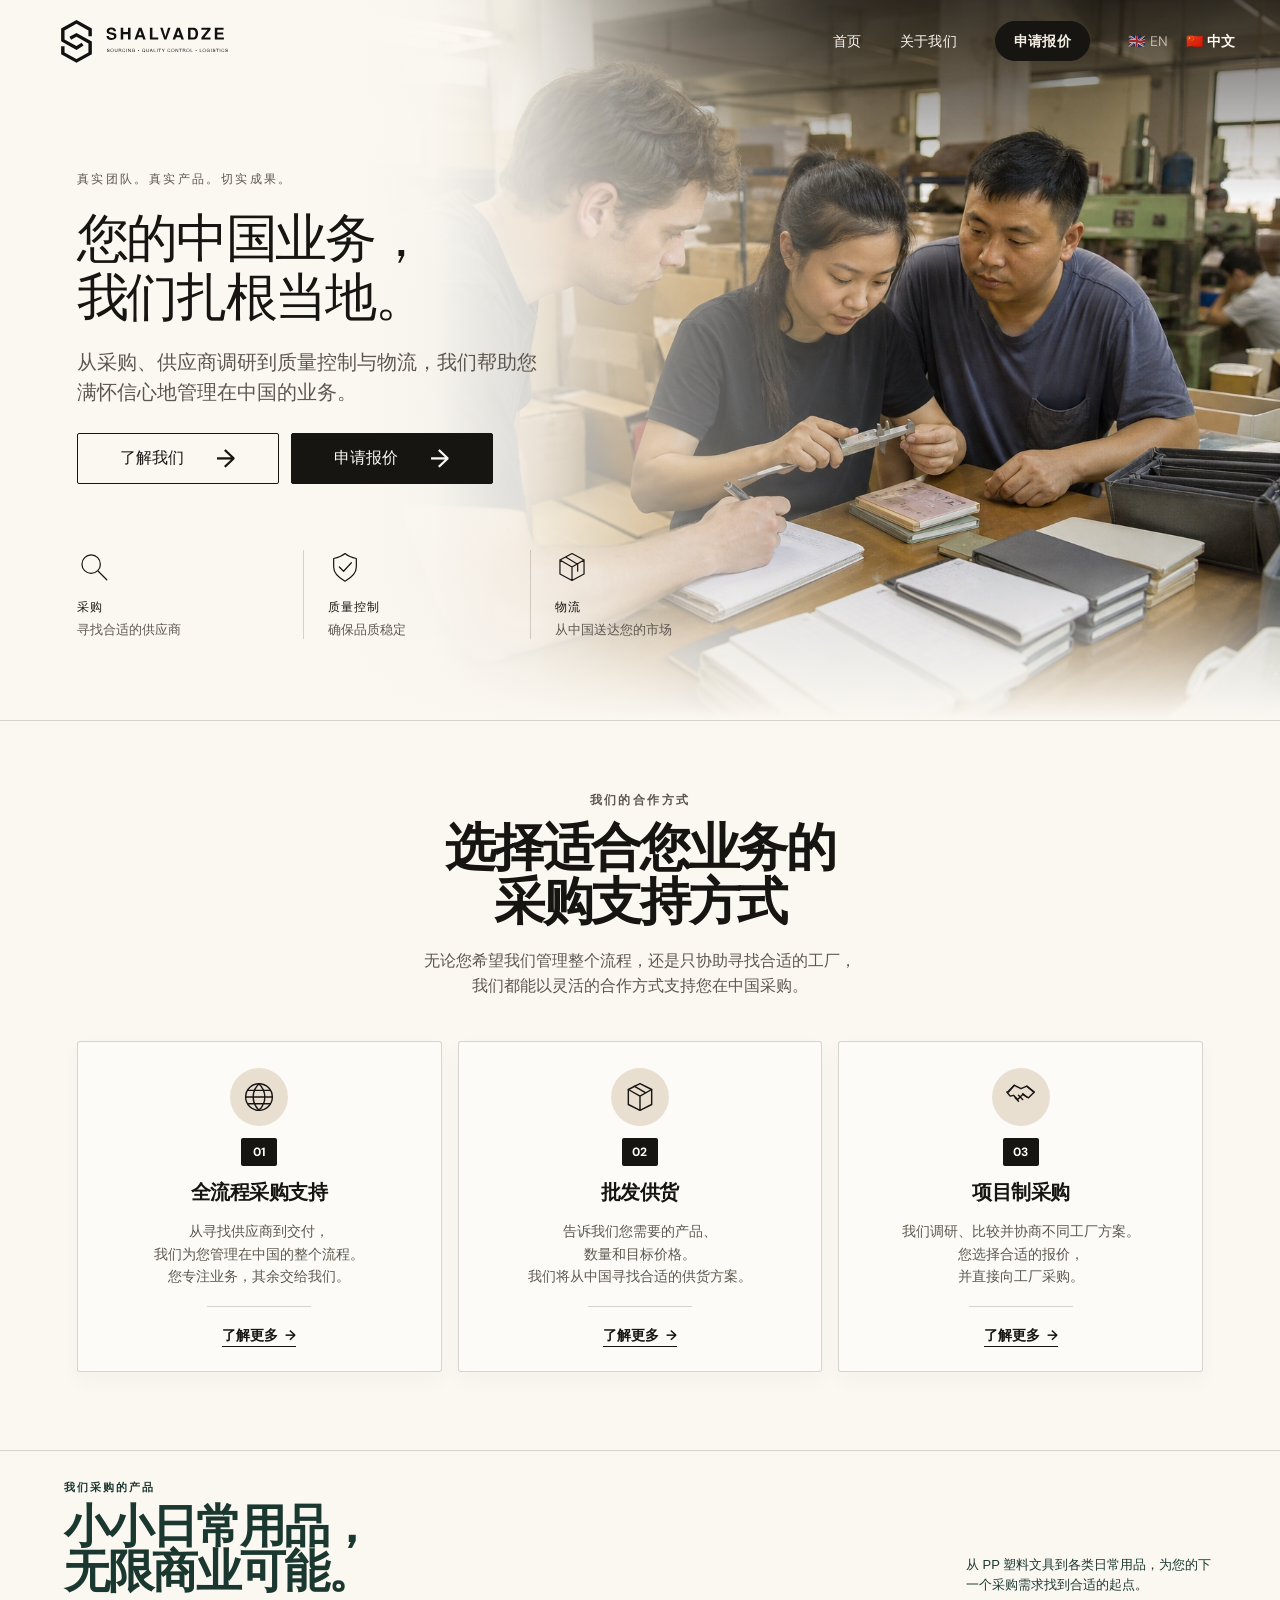
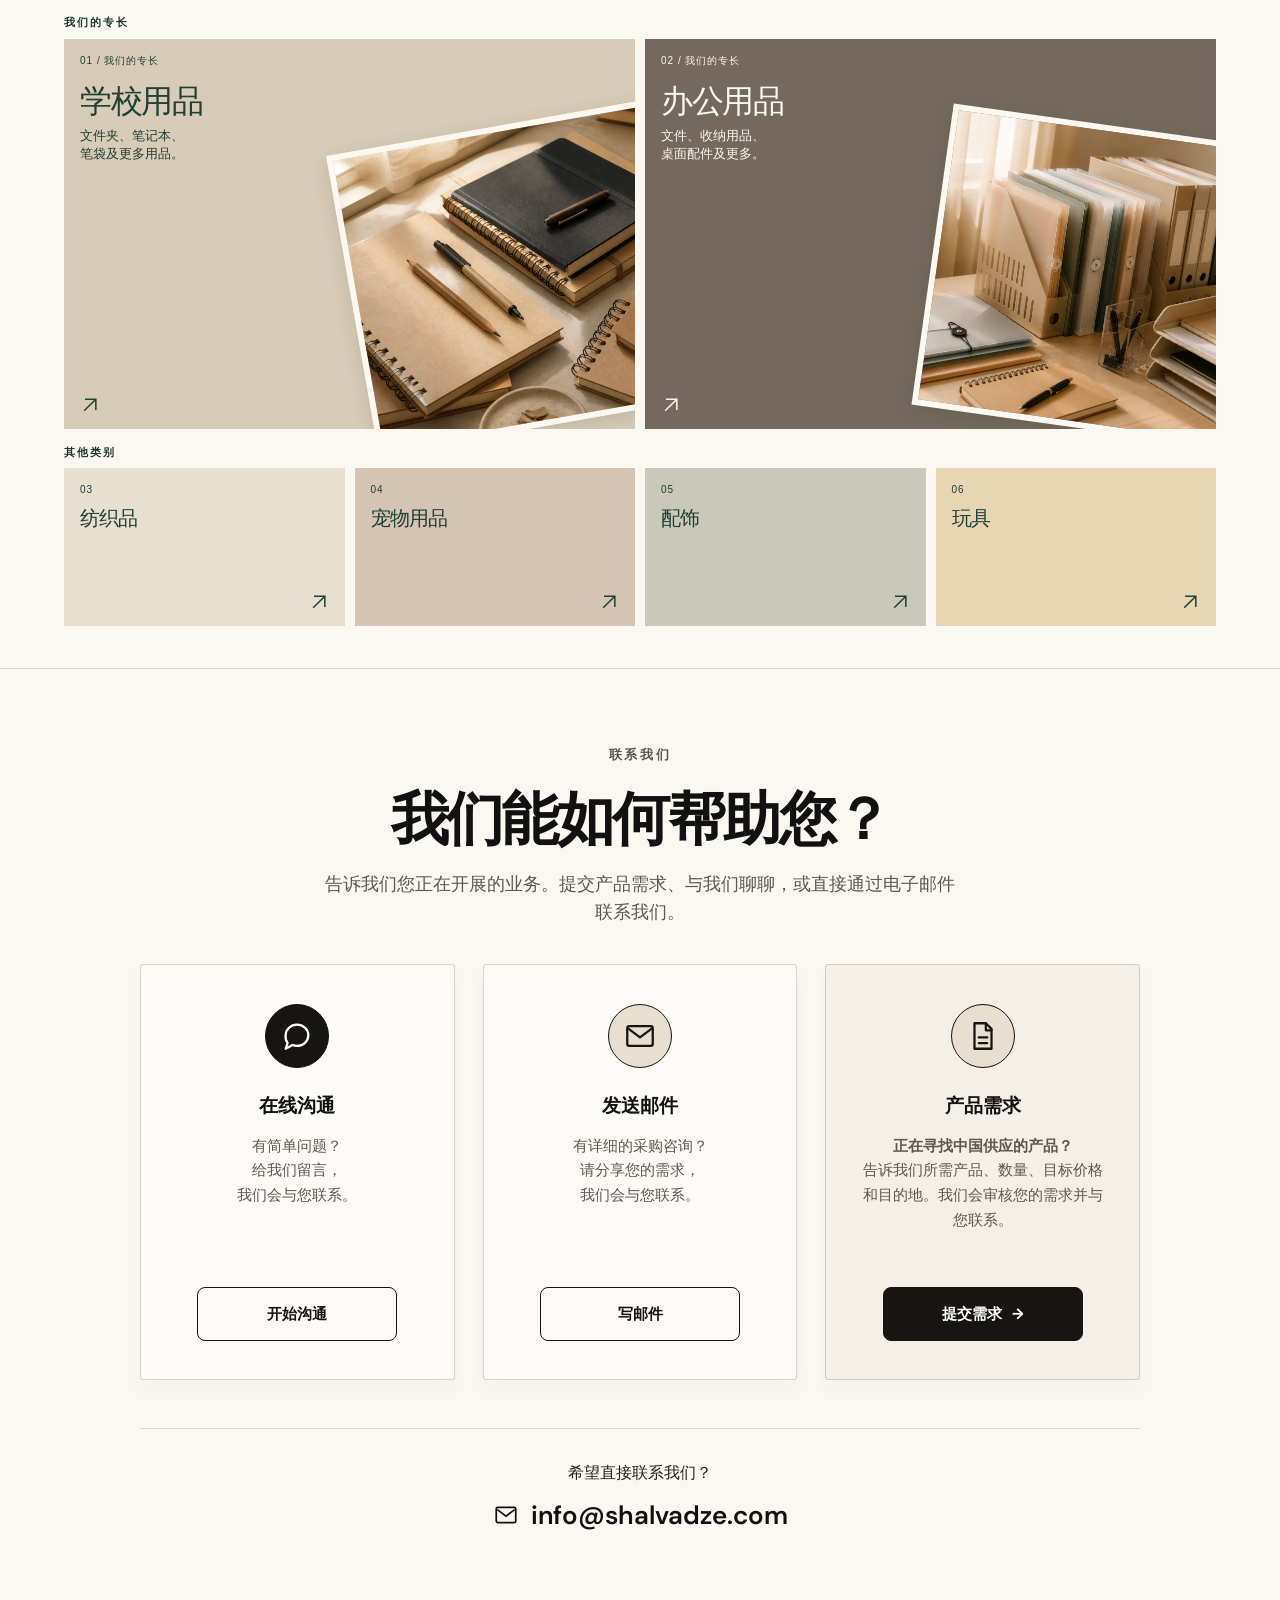
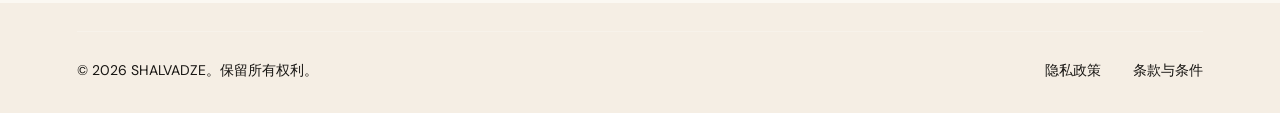
==== commit ded84309: "Refine Category Index layout and colors" ====
--- a/zh/index.html
+++ b/zh/index.html
@@ -305,11 +305,6 @@
                         </details>
                     </div>
                 </div>
-                <div class="category-index-request">
-                    <p>有具体需求？从您的产品采购简报开始。</p>
-                    <a class="category-index-cta" href="product-request.html" data-product-request-link>帮您寻找 <svg viewBox="0 0 24 24" aria-hidden="true" focusable="false"><path d="M5 19 19 5M6 5h13v13"/></svg></a>
-                </div>
-                <p class="category-index-help">没有找到您需要的产品？ <a href="#contact" data-contact-method="contact_section">联系我们，我们将协助您采购。</a></p>
             </div>
         </section>
 
--- a/css/category-index.css
+++ b/css/category-index.css
@@ -1,56 +1,57 @@
 /* Selected Category Index design. All styling is scoped to the product section. */
 .warm-home-page #products.category-index {
-  padding: 64px 6% 60px;
-  background: #f6f6ef;
+  padding: 28px 5% 24px;
+  background: var(--warm-paper-light);
   color: #1b3830;
   font-family: Arial, sans-serif;
-  scroll-margin-top: 110px;
+  scroll-margin-top: 82px;
 }
-.category-index-container { max-width: 1440px; margin: 0 auto; }
+.category-index-container { max-width: 1160px; margin: 0 auto; }
 .category-index :is(h2, h3, h4, p) { margin: 0; }
-.category-index-headline { display: flex; align-items: flex-end; justify-content: space-between; gap: 40px; margin-bottom: 36px; }
+.category-index-headline { display: flex; align-items: flex-end; justify-content: space-between; gap: 36px; margin-bottom: 20px; }
 .category-index .category-index-kicker { font-size: 11px; font-weight: 700; letter-spacing: 2px; line-height: 1.5; text-transform: uppercase; }
-.category-index-headline .category-index-kicker { margin-bottom: 18px; }
-.category-index #products-title { font-size: clamp(46px, 4.6vw, 72px); line-height: .98; letter-spacing: -.045em; font-weight: 700; }
-.category-index .category-index-intro { max-width: 260px; font-size: 13px; line-height: 1.7; }
-.category-index-group + .category-index-group { margin-top: 24px; }
-.category-index-group > .category-index-kicker { margin-bottom: 12px; }
-.category-index-grid { display: grid; grid-template-columns: repeat(4, minmax(0, 1fr)); gap: 12px; align-items: start; }
+.category-index-headline .category-index-kicker { margin-bottom: 8px; }
+.category-index #products-title { font-size: clamp(42px, 3.6vw, 52px); line-height: .98; letter-spacing: -.045em; font-weight: 700; }
+.category-index .category-index-intro { max-width: 250px; font-size: 13px; line-height: 1.5; }
+.category-index-group + .category-index-group { margin-top: 15px; }
+.category-index-group > .category-index-kicker { margin-bottom: 8px; }
+.category-index-grid { display: grid; grid-template-columns: repeat(4, minmax(0, 1fr)); gap: 10px; align-items: start; }
 .category-index-grid--expertise { grid-template-columns: repeat(2, minmax(0, 1fr)); }
-.category-index-card { min-width: 0; background: #e8dfcc; scroll-margin-top: 120px; }
-.category-index-card--1 { background: #cdddba; }
-.category-index-card--2 { background: #d7e6e2; }
-.category-index-card--4 { background: #e6d1c5; }
-.category-index-card--5 { background: #dee2b1; }
-.category-index-card--6 { background: #e9dba1; }
-.category-index-card summary { padding: 24px; position: relative; min-height: 139px; cursor: pointer; list-style: none; overflow: hidden; }
+.category-index-card { min-width: 0; color: #203f35; background: #e8dfd1; scroll-margin-top: 120px; }
+.category-index-card--1 { background: #d8cbb7; }
+.category-index-card--2 { color: #fbf8f2; background: #74695c; }
+.category-index-card--3 { background: #e8dfd1; }
+.category-index-card--4 { background: #d5c4b3; }
+.category-index-card--5 { background: #c8c9b8; }
+.category-index-card--6 { background: #e8d5b3; }
+.category-index-card summary { padding: 14px 16px; position: relative; min-height: 90px; cursor: pointer; list-style: none; overflow: hidden; }
 .category-index-card summary::-webkit-details-marker { display: none; }
 .category-index-card summary::marker { content: ''; }
-.category-index-grid--expertise summary { min-height: 290px; }
+.category-index-grid--expertise summary { min-height: 220px; }
 .category-index-number { display: block; position: relative; z-index: 1; font-size: 10px; line-height: 1.5; letter-spacing: 1px; }
-.category-index-card h4 { position: relative; z-index: 1; font-size: 21px; line-height: 1.1; font-weight: 500; letter-spacing: -.04em; margin-top: 30px; padding-right: 15px; }
-.category-index-grid--expertise h4 { font-size: 31px; line-height: 1.05; margin-top: 20px; max-width: 180px; }
-.category-index-card .category-index-teaser { position: relative; z-index: 1; font-size: 11px; line-height: 1.5; margin-top: 14px; max-width: 165px; }
-.category-index-card summary > img { position: absolute; width: 58%; height: 73%; bottom: 0; right: -8%; object-fit: cover; transform: rotate(-10deg); border: 7px solid #f6f6ef; box-shadow: 0 5px 18px #203d3025; }
+.category-index-card h4 { position: relative; z-index: 1; font-size: 20px; line-height: 1.1; font-weight: 500; letter-spacing: -.04em; margin-top: 10px; padding-right: 15px; }
+.category-index-grid--expertise h4 { font-size: 32px; line-height: 1; margin-top: 17px; max-width: 180px; }
+.category-index-card .category-index-teaser { position: relative; z-index: 1; font-size: 13px; line-height: 1.4; margin-top: 10px; max-width: 180px; }
+.category-index-card summary > img { position: absolute; width: 58%; height: 78%; bottom: 0; right: -8%; object-fit: cover; transform: rotate(-10deg); border: 6px solid var(--warm-paper-light); box-shadow: 0 5px 18px #203d3025; }
 .category-index-card--2 summary > img { transform: rotate(8deg); }
-.category-index-go { position: absolute; right: 22px; bottom: 22px; display: block; width: 23px; height: 23px; transition: transform .2s ease; }
-.category-index-grid--expertise .category-index-go { left: 24px; right: auto; }
+.category-index-go { position: absolute; right: 16px; bottom: 14px; display: block; width: 20px; height: 20px; transition: transform .2s ease; }
+.category-index-grid--expertise .category-index-go { left: 16px; right: auto; }
 .category-index svg { width: 1em; height: 1em; fill: none; stroke: currentColor; stroke-width: 1.8; vertical-align: middle; }
 .category-index-go svg { width: 100%; height: 100%; }
 .category-index-card[open] .category-index-go { transform: rotate(90deg); }
 .category-index-card summary:hover .category-index-go { transform: translate(2px, -2px); }
 .category-index-card[open] summary:hover .category-index-go { transform: rotate(90deg); }
-.category-index :is(summary, a):focus-visible { outline: 3px solid #1b3830; outline-offset: 4px; }
-.category-index-detail { border-top: 1px solid #1b383033; padding: 24px; font-size: 13px; line-height: 1.7; }
+.category-index :is(summary, a):focus-visible { outline: 3px solid currentColor; outline-offset: 4px; }
+.category-index-detail { border-top: 1px solid #1b383033; padding: 20px; font-size: 13px; line-height: 1.7; }
 .category-index-detail > img { width: 100%; height: auto; aspect-ratio: 3 / 2; object-fit: cover; margin-bottom: 18px; }
 .category-index-detail ul { display: flex; flex-wrap: wrap; gap: 7px; padding: 0; margin: 18px 0; list-style: none; }
 .category-index-detail li { padding: 5px 10px; border: 1px solid #1b38303d; font-size: 12px; }
 .category-index a { color: inherit; text-underline-offset: 4px; }
 .category-index-detail a { display: inline-block; margin-top: 20px; font-weight: 700; padding: 4px 0; }
-.category-index-request { display: flex; justify-content: space-between; align-items: center; gap: 24px; margin-top: 26px; font-size: 13px; line-height: 1.6; }
-.category-index a.category-index-cta { background: #1b3830; color: #fff; padding: 14px 20px; text-decoration: none; display: inline-flex; gap: 10px; align-items: center; }
-.category-index-cta:hover { background: #2d5145; }
-.category-index .category-index-help { margin-top: 18px; font-size: 12px; line-height: 1.7; }
+@media (min-width: 1101px) {
+  .category-index-grid--expertise summary { min-height: clamp(279px, calc(71.6dvh - 254.4px), 390px); }
+  .category-index-grid:not(.category-index-grid--expertise) summary { min-height: clamp(114px, calc(28.4dvh - 97.6px), 158px); }
+}
 @media (max-width: 900px) {
   .category-index-headline { gap: 24px; }
   .category-index .category-index-intro { max-width: 220px; }
@@ -70,15 +71,13 @@
   .category-index-grid--expertise { grid-template-columns: minmax(0, 1fr); }
   .category-index-card { scroll-margin-top: 90px; }
   .category-index-card summary { min-height: 120px; padding: 19px; }
-  .category-index-grid--expertise summary { min-height: 245px; }
+  .category-index-grid--expertise summary { min-height: 250px; }
   .category-index-card h4 { font-size: 19px; margin-top: 24px; }
-  .category-index-grid--expertise h4 { font-size: 29px; margin-top: 17px; max-width: 160px; }
-  .category-index-card .category-index-teaser { max-width: 145px; font-size: 10px; }
+  .category-index-grid--expertise h4 { font-size: 30px; margin-top: 17px; max-width: 180px; }
+  .category-index-card .category-index-teaser { max-width: 170px; font-size: 11.5px; }
   .category-index-card summary > img { width: 52%; height: 75%; right: -5%; }
   .category-index-go { right: 16px; bottom: 18px; width: 19px; height: 19px; }
   .category-index-grid--expertise .category-index-go { left: 19px; }
   .category-index-detail { padding: 19px; }
-  .category-index-request { display: block; font-size: 12px; }
-  .category-index a.category-index-cta { display: flex; justify-content: space-between; margin-top: 17px; }
 }
 @media (prefers-reduced-motion: reduce) { .category-index-go { transition: none; } }
